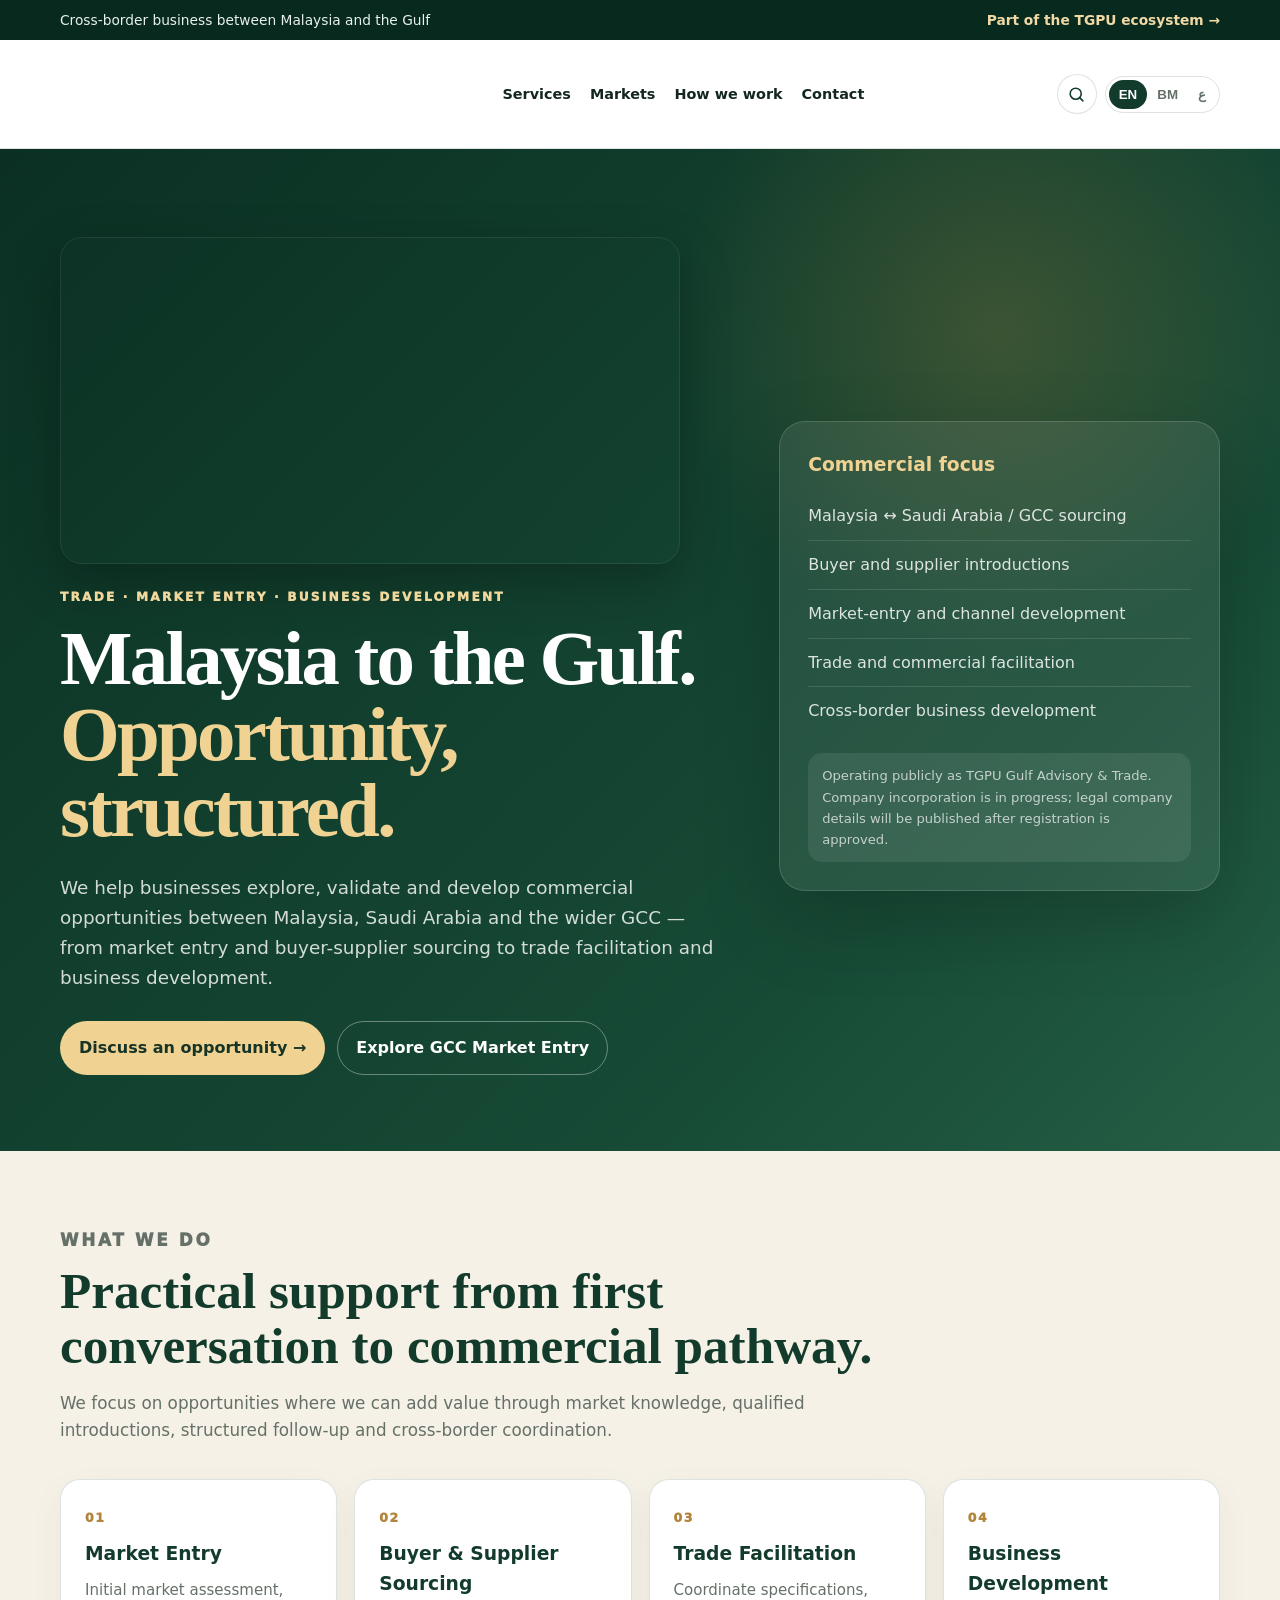
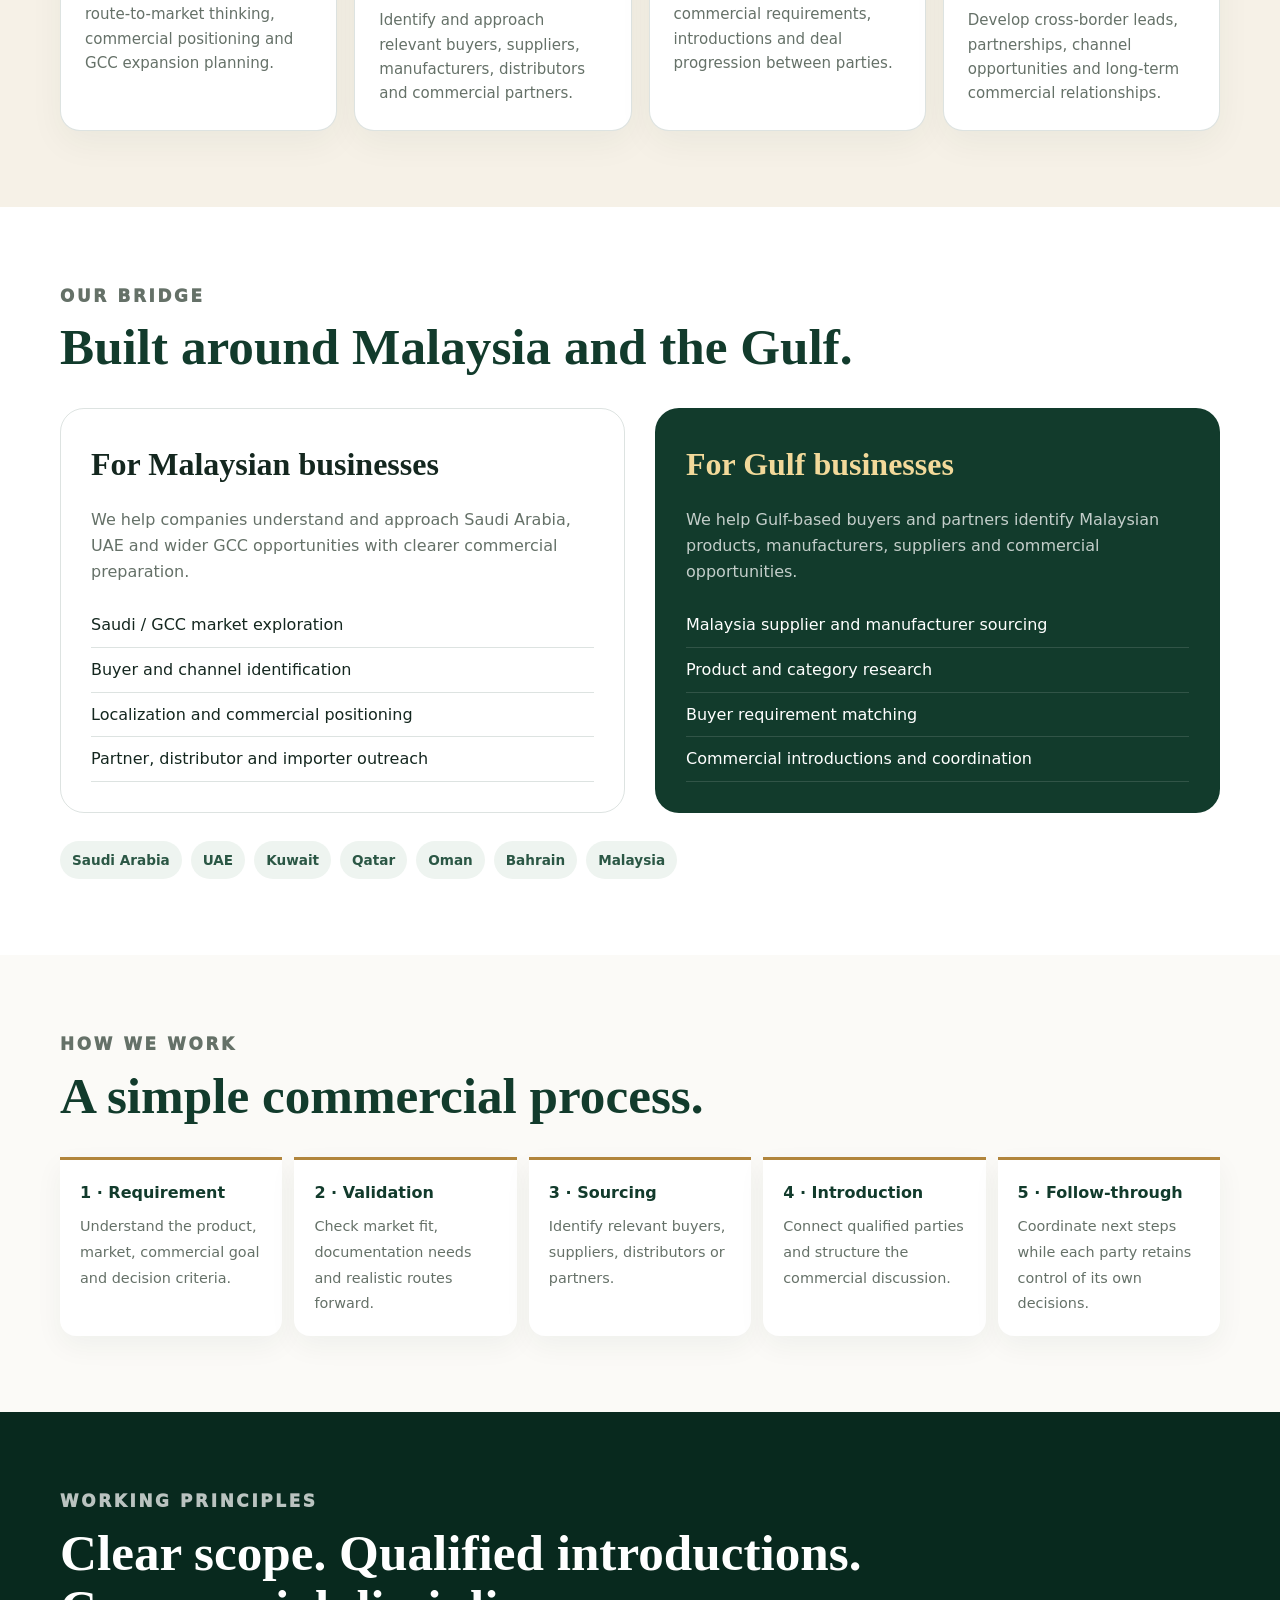
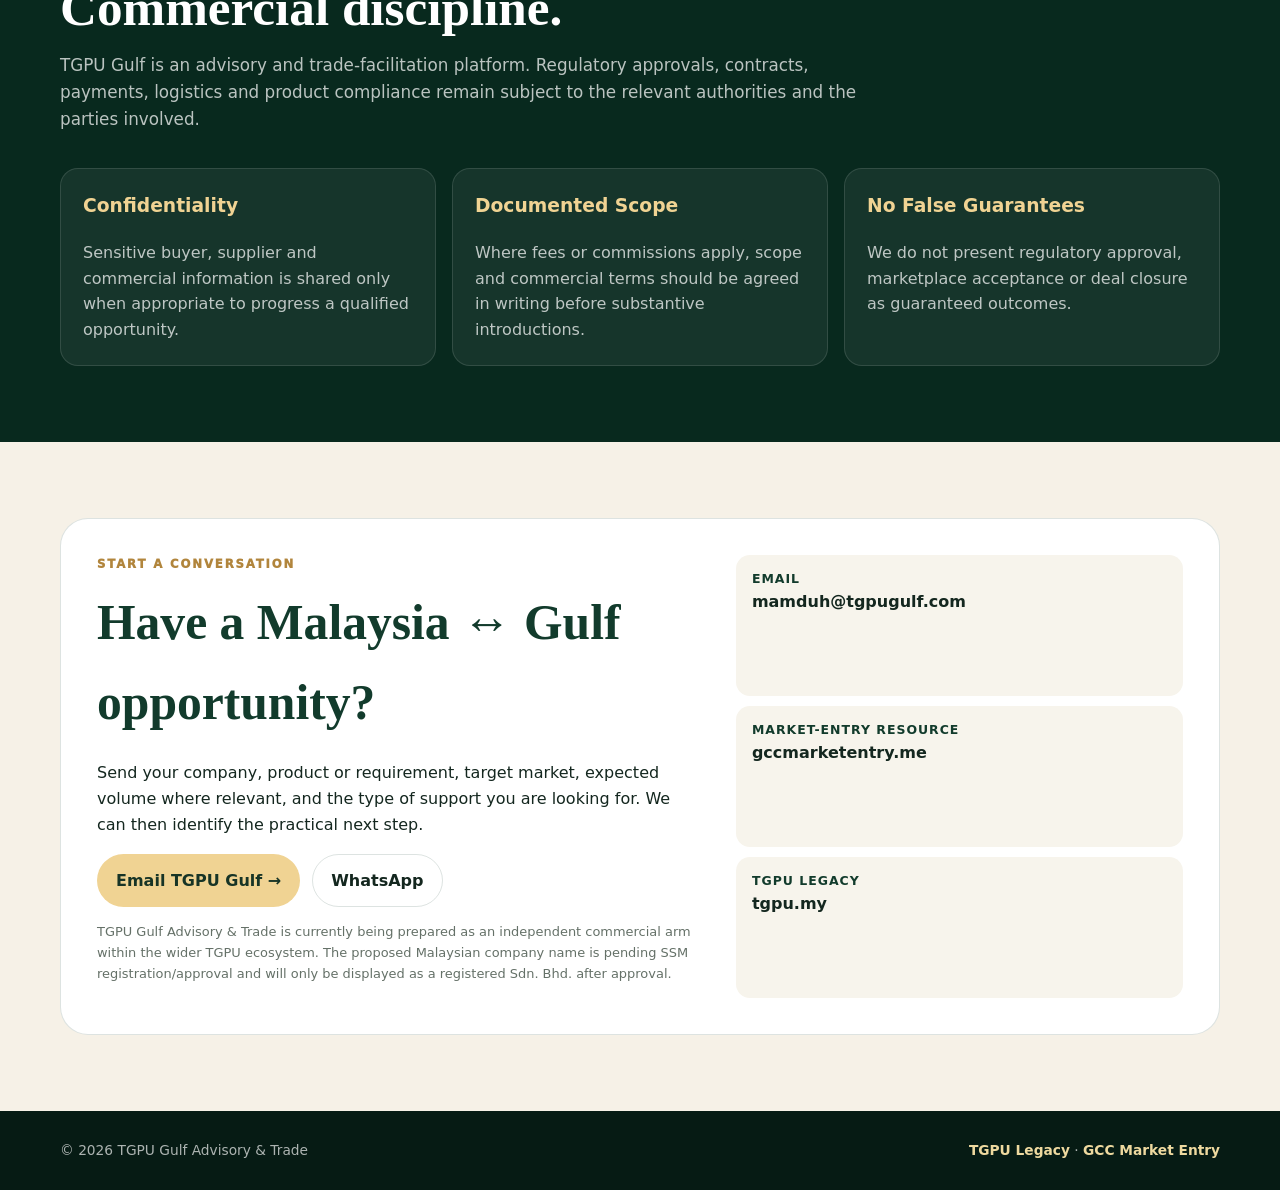
==== index.html @ 5346eed8 "Use new TGPU Gulf landscape logo across header, hero and social previews" ====
<!doctype html>
<html lang="en">
<head>
  <meta charset="utf-8">
  <meta name="viewport" content="width=device-width,initial-scale=1">
  <title>TGPU Gulf Advisory & Trade | Malaysia ↔ Saudi Arabia & GCC</title>
  <meta name="description" content="TGPU Gulf Advisory & Trade connects Malaysia with Saudi Arabia and the wider GCC through market-entry advisory, buyer-supplier sourcing, trade facilitation and cross-border business development.">
  <link rel="canonical" href="https://tgpugulf.com/">
  <meta property="og:title" content="TGPU Gulf Advisory & Trade">
  <meta property="og:description" content="Malaysia ↔ Saudi Arabia & GCC · Trade · Market Entry · Business Development">
  <meta property="og:type" content="website">
  <meta property="og:url" content="https://tgpugulf.com/">
  <meta property="og:image" content="https://tgpugulf.com/tgpu-gulf/tgpu-gulf-brand.webp?v=20260921-brandfix3">
  <meta property="og:image:width" content="1200">
  <meta property="og:image:height" content="630">
  <meta property="og:image:alt" content="TGPU Gulf — Malaysia ↔ GCC · People · Opportunities · Collaboration">
  <meta name="twitter:card" content="summary_large_image">
  <meta name="twitter:title" content="TGPU Gulf Advisory & Trade">
  <meta name="twitter:description" content="Malaysia ↔ Saudi Arabia & GCC · Trade · Market Entry · Business Development">
  <meta name="twitter:image" content="https://tgpugulf.com/tgpu-gulf/tgpu-gulf-brand.webp?v=20260921-brandfix3">
  <meta name="theme-color" content="#0b3023">
  <link rel="icon" type="image/svg+xml" href="tgpu-gulf-icon.svg?v=20260921-brandfix3-icon">
  <script type="application/ld+json">{"@context":"https://schema.org","@type":"Organization","name":"TGPU Gulf Advisory & Trade","url":"https://tgpugulf.com/","email":"mamduh@tgpugulf.com","sameAs":["https://tgpu.my/","https://gccmarketentry.me/"],"areaServed":["Malaysia","Saudi Arabia","United Arab Emirates","Kuwait","Qatar","Oman","Bahrain"]}</script>
  <style>
    :root{--ink:#14271f;--green:#123b2c;--deep:#08291e;--sand:#f6f1e7;--gold:#b1853c;--muted:#657168;--line:rgba(18,59,44,.14);--white:#fff}
    *{box-sizing:border-box}html{scroll-behavior:smooth}body{margin:0;color:var(--ink);background:#fff;font-family:Inter,ui-sans-serif,system-ui,-apple-system,BlinkMacSystemFont,"Segoe UI",sans-serif;line-height:1.62}a{color:inherit;text-decoration:none}.wrap{width:min(1160px,calc(100% - 36px));margin:auto}
    .topbar{background:var(--deep);color:#e8f1ec;font-size:.86rem}.topbar .wrap{display:flex;justify-content:space-between;gap:18px;padding:9px 0}.topbar a{color:#f0d9a4;font-weight:800}
    header{position:sticky;top:0;z-index:30;background:rgba(255,255,255,.96);backdrop-filter:blur(12px);border-bottom:1px solid var(--line)}nav{display:flex;align-items:center;justify-content:space-between;gap:22px;min-height:108px}.brand{display:flex;align-items:center;gap:11px}.brand img{width:250px;height:78px;object-fit:contain;object-position:left center;flex:0 0 250px;display:block}.brand strong{display:block;color:var(--green);font-size:1.03rem}.brand small{display:block;color:var(--muted);font-size:.71rem;letter-spacing:.08em;text-transform:uppercase}.navlinks{display:flex;align-items:center;gap:19px;font-size:.9rem;font-weight:800}.navlinks a:hover{color:var(--gold)}.nav-actions{display:flex;align-items:center;gap:8px}.search-toggle{width:40px;height:40px;display:grid;place-items:center;border:1px solid var(--line);border-radius:50%;background:#fff;color:var(--green);cursor:pointer}.search-toggle:hover,.search-toggle[aria-expanded="true"]{background:var(--green);color:#fff}.search-toggle svg{width:19px;height:19px;fill:none;stroke:currentColor;stroke-width:2;stroke-linecap:round}.lang{display:flex;border:1px solid var(--line);border-radius:999px;padding:3px}.lang button{border:0;background:transparent;padding:7px 10px;border-radius:999px;font-weight:900;color:var(--muted);cursor:pointer}.lang button.active{background:var(--green);color:white}
    .site-search{display:none;background:#fff;border-bottom:1px solid var(--line);box-shadow:0 16px 30px rgba(18,59,44,.08)}.site-search.open{display:block}.search-row{display:flex;align-items:center;gap:10px;padding:14px 0}.search-row input{min-width:0;flex:1;border:1px solid var(--line);border-radius:999px;padding:12px 17px;font:inherit;color:var(--ink);outline:none}.search-row input:focus{border-color:var(--gold);box-shadow:0 0 0 3px rgba(177,133,60,.14)}.search-count{min-width:72px;color:var(--muted);font-size:.82rem;text-align:center}.search-nav,.search-close{height:40px;min-width:40px;border:1px solid var(--line);border-radius:999px;background:#fff;color:var(--green);font-weight:900;cursor:pointer}.search-nav:disabled{opacity:.4;cursor:not-allowed}.search-close{padding:0 14px}mark.site-match{background:#ffe08a;color:#14271f;border-radius:3px;padding:0 1px}.site-match.active-match{background:#f2a900;outline:2px solid rgba(18,59,44,.4)}
    .hero{background:radial-gradient(circle at 78% 18%,rgba(177,133,60,.25),transparent 25%),linear-gradient(135deg,#0b3023,#174b36 72%,#255e45);color:#fff;padding:88px 0 76px}.hero-grid{display:grid;grid-template-columns:1.2fr .8fr;gap:58px;align-items:center}.kicker{font-size:.76rem;font-weight:950;letter-spacing:.18em;text-transform:uppercase;color:#f1d99e;margin:0 0 14px}.hero-brand-logo{width:min(620px,100%);max-width:620px;height:auto;display:block;margin:0 0 24px;border-radius:22px;border:1px solid rgba(255,255,255,.08);box-shadow:0 18px 50px rgba(0,0,0,.26)}.hero h1{margin:0;font-family:Georgia,"Times New Roman",serif;font-size:clamp(2.8rem,6vw,5.5rem);line-height:.99;letter-spacing:-.035em}.hero h1 span{display:block;color:#f0d393}.lead{max-width:730px;font-size:1.15rem;color:rgba(255,255,255,.81);margin:24px 0 28px}.actions{display:flex;gap:12px;flex-wrap:wrap}.btn{display:inline-flex;align-items:center;justify-content:center;padding:13px 18px;border-radius:999px;font-weight:900;border:1px solid transparent}.btn-primary{background:#f0d393;color:#173426}.btn-secondary{border-color:rgba(255,255,255,.36);color:white}.hero-card{padding:28px;border:1px solid rgba(255,255,255,.14);border-radius:26px;background:rgba(255,255,255,.08);box-shadow:0 30px 80px rgba(0,0,0,.18)}.hero-card h3{margin:0 0 12px;color:#f0d393}.hero-card ul{list-style:none;padding:0;margin:0}.hero-card li{padding:11px 0;border-bottom:1px solid rgba(255,255,255,.12);color:rgba(255,255,255,.84)}.hero-card li:last-child{border-bottom:0}.status{margin-top:18px;padding:12px 14px;border-radius:14px;background:rgba(255,255,255,.08);font-size:.82rem;color:rgba(255,255,255,.7)}
    section{padding:76px 0}.section-head{max-width:820px;margin-bottom:34px}.eyebrow{font-size:.73rem;font-weight:950;letter-spacing:.16em;text-transform:uppercase;color:var(--gold);margin:0 0 9px}.section-head h2{margin:0;color:var(--green);font-family:Georgia,"Times New Roman",serif;font-size:clamp(2rem,4vw,3.45rem);line-height:1.08}.section-head p{color:var(--muted);font-size:1.05rem}.services{background:var(--sand)}.grid4{display:grid;grid-template-columns:repeat(4,1fr);gap:17px}.card{padding:24px;border:1px solid var(--line);border-radius:20px;background:white;box-shadow:0 12px 35px rgba(18,59,44,.05)}.card .num{font-weight:950;color:var(--gold);font-size:.78rem;letter-spacing:.12em}.card h3{color:var(--green);margin:9px 0}.card p{margin:0;color:var(--muted);font-size:.94rem}
    .bridge{display:grid;grid-template-columns:1fr 1fr;gap:30px}.panel{padding:30px;border:1px solid var(--line);border-radius:24px}.panel.dark{background:var(--green);color:white}.panel h3{font-family:Georgia,"Times New Roman",serif;font-size:2rem;margin:0 0 13px}.panel.dark h3{color:#f2d99a}.panel p{color:var(--muted)}.panel.dark p{color:rgba(255,255,255,.75)}.list{list-style:none;padding:0;margin:18px 0 0}.list li{padding:9px 0;border-bottom:1px solid var(--line)}.dark .list li{border-color:rgba(255,255,255,.13)}
    .process{background:#fbfaf7}.steps{display:grid;grid-template-columns:repeat(5,1fr);gap:12px}.step{padding:20px;border-top:3px solid var(--gold);background:white;border-radius:0 0 16px 16px;box-shadow:0 10px 28px rgba(18,59,44,.05)}.step b{display:block;color:var(--green);margin-bottom:7px}.step span{color:var(--muted);font-size:.9rem}
    .markets{display:flex;gap:9px;flex-wrap:wrap}.chip{padding:8px 12px;border-radius:999px;background:#eef4f0;color:#2b5745;font-weight:850;font-size:.85rem}.trust{background:var(--deep);color:white}.trust .section-head h2{color:white}.trust .section-head p{color:rgba(255,255,255,.72)}.trustgrid{display:grid;grid-template-columns:repeat(3,1fr);gap:16px}.trustcard{padding:22px;border:1px solid rgba(255,255,255,.12);border-radius:18px;background:rgba(255,255,255,.06)}.trustcard h3{color:#f0d393;margin-top:0}.trustcard p{color:rgba(255,255,255,.72);margin-bottom:0}
    .contact{background:var(--sand)}.contactbox{display:grid;grid-template-columns:1.15fr .85fr;gap:34px;padding:36px;border:1px solid var(--line);border-radius:28px;background:white}.contactbox h2{font-family:Georgia,"Times New Roman",serif;color:var(--green);font-size:clamp(2rem,4vw,3.1rem);margin:0 0 12px}.contactdetails{display:grid;gap:10px}.contactitem{padding:14px 16px;border-radius:14px;background:#f7f4ec}.contactitem b{display:block;color:var(--green);font-size:.78rem;text-transform:uppercase;letter-spacing:.08em}.contactitem a{font-weight:900}.legal{margin-top:15px;color:var(--muted);font-size:.81rem}
    footer{padding:28px 0;background:#061b14;color:rgba(255,255,255,.67);font-size:.86rem}footer .wrap{display:flex;justify-content:space-between;gap:20px;align-items:center}footer a{color:#eed99f;font-weight:800}
    [dir="rtl"] .hero-grid,[dir="rtl"] .bridge,[dir="rtl"] .contactbox{direction:rtl;text-align:right}
    @media(max-width:950px){.navlinks{display:none}.hero-grid,.bridge,.contactbox{grid-template-columns:1fr}.grid4{grid-template-columns:repeat(2,1fr)}.steps{grid-template-columns:repeat(2,1fr)}.trustgrid{grid-template-columns:1fr}}
    @media(max-width:620px){.hero-brand-logo{width:min(100%,420px);margin-bottom:18px}.brand img{width:190px;height:60px;flex-basis:190px}nav{min-height:90px}.topbar .wrap{flex-direction:column;gap:2px}.hero{padding:66px 0 56px}.grid4,.steps{grid-template-columns:1fr}section{padding:58px 0}.brand small{display:none}.brand strong{font-size:.88rem}.search-row{flex-wrap:wrap}.search-row input{flex-basis:100%}.search-count{margin-inline-start:auto}footer .wrap{flex-direction:column;align-items:flex-start}}
  </style>
</head>
<body>
<div class="topbar"><div class="wrap"><span data-i18n="top">Cross-border business between Malaysia and the Gulf</span><a href="https://tgpu.my/" target="_blank" rel="noopener" data-i18n="legacy">Part of the TGPU ecosystem →</a></div></div>
<header><div class="wrap"><nav><a class="brand" href="#top" aria-label="TGPU Gulf home"><img src="tgpu-gulf-brand.webp?v=20260921-brandfix3" alt="TGPU Gulf — Malaysia ↔ GCC · People · Opportunities · Collaboration"></a><div class="navlinks"><a href="#services" data-i18n="navServices">Services</a><a href="#markets" data-i18n="navMarkets">Markets</a><a href="#process" data-i18n="navProcess">How we work</a><a href="#contact" data-i18n="navContact">Contact</a></div><div class="nav-actions"><button class="search-toggle" type="button" aria-expanded="false" aria-controls="site-search" data-i18n-aria="searchOpen" aria-label="Search this page"><svg viewBox="0 0 24 24" aria-hidden="true"><circle cx="11" cy="11" r="7"></circle><path d="m20 20-4-4"></path></svg></button><div class="lang"><button data-lang="en" class="active">EN</button><button data-lang="ms">BM</button><button data-lang="ar">ع</button></div></div></nav></div><div class="site-search" id="site-search"><div class="wrap search-row" role="search"><input id="site-search-input" type="search" autocomplete="off" data-i18n-placeholder="searchPlaceholder" placeholder="Search this page…"><span class="search-count" id="search-count" aria-live="polite"></span><button class="search-nav" id="search-prev" type="button" data-i18n-aria="searchPrev" aria-label="Previous result">↑</button><button class="search-nav" id="search-next" type="button" data-i18n-aria="searchNext" aria-label="Next result">↓</button><button class="search-close" id="search-close" type="button" data-i18n="searchClose">Close</button></div></div></header>
<main id="top">
<section class="hero"><div class="wrap hero-grid"><div><img class="hero-brand-logo" src="tgpu-gulf-brand.webp?v=20260921-brandfix3" alt="TGPU Gulf — Malaysia ↔ GCC · People · Opportunities · Collaboration"><p class="kicker" data-i18n="heroKicker">Trade · Market Entry · Business Development</p><h1 data-i18n-html="heroTitle">Malaysia to the Gulf.<span>Opportunity, structured.</span></h1><p class="lead" data-i18n="heroLead">We help businesses explore, validate and develop commercial opportunities between Malaysia, Saudi Arabia and the wider GCC — from market entry and buyer-supplier sourcing to trade facilitation and business development.</p><div class="actions"><a class="btn btn-primary" href="#contact" data-i18n="heroCta">Discuss an opportunity →</a><a class="btn btn-secondary" href="https://gccmarketentry.me/" target="_blank" rel="noopener" data-i18n="guideCta">Explore GCC Market Entry</a></div></div><aside class="hero-card"><h3 data-i18n="focusTitle">Commercial focus</h3><ul><li data-i18n="focus1">Malaysia ↔ Saudi Arabia / GCC sourcing</li><li data-i18n="focus2">Buyer and supplier introductions</li><li data-i18n="focus3">Market-entry and channel development</li><li data-i18n="focus4">Trade and commercial facilitation</li><li data-i18n="focus5">Cross-border business development</li></ul><div class="status" data-i18n="status">Operating publicly as TGPU Gulf Advisory & Trade. Company incorporation is in progress; legal company details will be published after registration is approved.</div></aside></div></section>
<section id="services" class="services"><div class="wrap"><div class="section-head"><p class="eyebrow" data-i18n="servicesEye">What we do</p><h2 data-i18n="servicesTitle">Practical support from first conversation to commercial pathway.</h2><p data-i18n="servicesIntro">We focus on opportunities where we can add value through market knowledge, qualified introductions, structured follow-up and cross-border coordination.</p></div><div class="grid4"><article class="card"><span class="num">01</span><h3 data-i18n="s1t">Market Entry</h3><p data-i18n="s1p">Initial market assessment, route-to-market thinking, commercial positioning and GCC expansion planning.</p></article><article class="card"><span class="num">02</span><h3 data-i18n="s2t">Buyer & Supplier Sourcing</h3><p data-i18n="s2p">Identify and approach relevant buyers, suppliers, manufacturers, distributors and commercial partners.</p></article><article class="card"><span class="num">03</span><h3 data-i18n="s3t">Trade Facilitation</h3><p data-i18n="s3p">Coordinate specifications, commercial requirements, introductions and deal progression between parties.</p></article><article class="card"><span class="num">04</span><h3 data-i18n="s4t">Business Development</h3><p data-i18n="s4p">Develop cross-border leads, partnerships, channel opportunities and long-term commercial relationships.</p></article></div></div></section>
<section id="markets"><div class="wrap"><div class="section-head"><p class="eyebrow" data-i18n="marketsEye">Our bridge</p><h2 data-i18n="marketsTitle">Built around Malaysia and the Gulf.</h2></div><div class="bridge"><div class="panel"><h3 data-i18n="malaysiaTitle">For Malaysian businesses</h3><p data-i18n="malaysiaP">We help companies understand and approach Saudi Arabia, UAE and wider GCC opportunities with clearer commercial preparation.</p><ul class="list"><li data-i18n="m1">Saudi / GCC market exploration</li><li data-i18n="m2">Buyer and channel identification</li><li data-i18n="m3">Localization and commercial positioning</li><li data-i18n="m4">Partner, distributor and importer outreach</li></ul></div><div class="panel dark"><h3 data-i18n="gulfTitle">For Gulf businesses</h3><p data-i18n="gulfP">We help Gulf-based buyers and partners identify Malaysian products, manufacturers, suppliers and commercial opportunities.</p><ul class="list"><li data-i18n="g1">Malaysia supplier and manufacturer sourcing</li><li data-i18n="g2">Product and category research</li><li data-i18n="g3">Buyer requirement matching</li><li data-i18n="g4">Commercial introductions and coordination</li></ul></div></div><div style="margin-top:28px" class="markets"><span class="chip">Saudi Arabia</span><span class="chip">UAE</span><span class="chip">Kuwait</span><span class="chip">Qatar</span><span class="chip">Oman</span><span class="chip">Bahrain</span><span class="chip">Malaysia</span></div></div></section>
<section id="process" class="process"><div class="wrap"><div class="section-head"><p class="eyebrow" data-i18n="processEye">How we work</p><h2 data-i18n="processTitle">A simple commercial process.</h2></div><div class="steps"><div class="step"><b data-i18n="p1t">1 · Requirement</b><span data-i18n="p1p">Understand the product, market, commercial goal and decision criteria.</span></div><div class="step"><b data-i18n="p2t">2 · Validation</b><span data-i18n="p2p">Check market fit, documentation needs and realistic routes forward.</span></div><div class="step"><b data-i18n="p3t">3 · Sourcing</b><span data-i18n="p3p">Identify relevant buyers, suppliers, distributors or partners.</span></div><div class="step"><b data-i18n="p4t">4 · Introduction</b><span data-i18n="p4p">Connect qualified parties and structure the commercial discussion.</span></div><div class="step"><b data-i18n="p5t">5 · Follow-through</b><span data-i18n="p5p">Coordinate next steps while each party retains control of its own decisions.</span></div></div></div></section>
<section class="trust"><div class="wrap"><div class="section-head"><p class="eyebrow" data-i18n="trustEye">Working principles</p><h2 data-i18n="trustTitle">Clear scope. Qualified introductions. Commercial discipline.</h2><p data-i18n="trustIntro">TGPU Gulf is an advisory and trade-facilitation platform. Regulatory approvals, contracts, payments, logistics and product compliance remain subject to the relevant authorities and the parties involved.</p></div><div class="trustgrid"><div class="trustcard"><h3 data-i18n="t1t">Confidentiality</h3><p data-i18n="t1p">Sensitive buyer, supplier and commercial information is shared only when appropriate to progress a qualified opportunity.</p></div><div class="trustcard"><h3 data-i18n="t2t">Documented Scope</h3><p data-i18n="t2p">Where fees or commissions apply, scope and commercial terms should be agreed in writing before substantive introductions.</p></div><div class="trustcard"><h3 data-i18n="t3t">No False Guarantees</h3><p data-i18n="t3p">We do not present regulatory approval, marketplace acceptance or deal closure as guaranteed outcomes.</p></div></div></div></section>
<section id="contact" class="contact"><div class="wrap"><div class="contactbox"><div><p class="eyebrow" data-i18n="contactEye">Start a conversation</p><h2 data-i18n="contactTitle">Have a Malaysia ↔ Gulf opportunity?</h2><p data-i18n="contactP">Send your company, product or requirement, target market, expected volume where relevant, and the type of support you are looking for. We can then identify the practical next step.</p><div class="actions"><a class="btn btn-primary" href="mailto:mamduh@tgpugulf.com?subject=TGPU%20Gulf%20Business%20Enquiry" data-i18n="emailCta">Email TGPU Gulf →</a><a class="btn" style="border-color:var(--line)" href="https://wa.me/60128681339" target="_blank" rel="noopener" data-i18n="waCta">WhatsApp</a></div><p class="legal" data-i18n="legal">TGPU Gulf Advisory & Trade is currently being prepared as an independent commercial arm within the wider TGPU ecosystem. The proposed Malaysian company name is pending SSM registration/approval and will only be displayed as a registered Sdn. Bhd. after approval.</p></div><div class="contactdetails"><div class="contactitem"><b data-i18n="emailLabel">Email</b><a href="mailto:mamduh@tgpugulf.com">mamduh@tgpugulf.com</a></div><div class="contactitem"><b data-i18n="resourceLabel">Market-entry resource</b><a href="https://gccmarketentry.me/" target="_blank" rel="noopener">gccmarketentry.me</a></div><div class="contactitem"><b data-i18n="legacyLabel">TGPU Legacy</b><a href="https://tgpu.my/" target="_blank" rel="noopener">tgpu.my</a></div></div></div></div></section>
</main>
<footer><div class="wrap"><span>© <span id="year"></span> TGPU Gulf Advisory & Trade</span><span><a href="https://tgpu.my/" target="_blank" rel="noopener">TGPU Legacy</a> · <a href="https://gccmarketentry.me/" target="_blank" rel="noopener">GCC Market Entry</a></span></div></footer>
<script>
const i18n={
en:{top:'Cross-border business between Malaysia and the Gulf',legacy:'Part of the TGPU ecosystem →',navServices:'Services',navMarkets:'Markets',navProcess:'How we work',navContact:'Contact',heroKicker:'Trade · Market Entry · Business Development',heroTitle:'Malaysia to the Gulf.<span>Opportunity, structured.</span>',heroLead:'We help businesses explore, validate and develop commercial opportunities between Malaysia, Saudi Arabia and the wider GCC — from market entry and buyer-supplier sourcing to trade facilitation and business development.',heroCta:'Discuss an opportunity →',guideCta:'Explore GCC Market Entry',focusTitle:'Commercial focus',focus1:'Malaysia ↔ Saudi Arabia / GCC sourcing',focus2:'Buyer and supplier introductions',focus3:'Market-entry and channel development',focus4:'Trade and commercial facilitation',focus5:'Cross-border business development',status:'Operating publicly as TGPU Gulf Advisory & Trade. Company incorporation is in progress; legal company details will be published after registration is approved.',servicesEye:'What we do',servicesTitle:'Practical support from first conversation to commercial pathway.',servicesIntro:'We focus on opportunities where we can add value through market knowledge, qualified introductions, structured follow-up and cross-border coordination.',s1t:'Market Entry',s1p:'Initial market assessment, route-to-market thinking, commercial positioning and GCC expansion planning.',s2t:'Buyer & Supplier Sourcing',s2p:'Identify and approach relevant buyers, suppliers, manufacturers, distributors and commercial partners.',s3t:'Trade Facilitation',s3p:'Coordinate specifications, commercial requirements, introductions and deal progression between parties.',s4t:'Business Development',s4p:'Develop cross-border leads, partnerships, channel opportunities and long-term commercial relationships.',marketsEye:'Our bridge',marketsTitle:'Built around Malaysia and the Gulf.',malaysiaTitle:'For Malaysian businesses',malaysiaP:'We help companies understand and approach Saudi Arabia, UAE and wider GCC opportunities with clearer commercial preparation.',m1:'Saudi / GCC market exploration',m2:'Buyer and channel identification',m3:'Localization and commercial positioning',m4:'Partner, distributor and importer outreach',gulfTitle:'For Gulf businesses',gulfP:'We help Gulf-based buyers and partners identify Malaysian products, manufacturers, suppliers and commercial opportunities.',g1:'Malaysia supplier and manufacturer sourcing',g2:'Product and category research',g3:'Buyer requirement matching',g4:'Commercial introductions and coordination',processEye:'How we work',processTitle:'A simple commercial process.',p1t:'1 · Requirement',p1p:'Understand the product, market, commercial goal and decision criteria.',p2t:'2 · Validation',p2p:'Check market fit, documentation needs and realistic routes forward.',p3t:'3 · Sourcing',p3p:'Identify relevant buyers, suppliers, distributors or partners.',p4t:'4 · Introduction',p4p:'Connect qualified parties and structure the commercial discussion.',p5t:'5 · Follow-through',p5p:'Coordinate next steps while each party retains control of its own decisions.',trustEye:'Working principles',trustTitle:'Clear scope. Qualified introductions. Commercial discipline.',trustIntro:'TGPU Gulf is an advisory and trade-facilitation platform. Regulatory approvals, contracts, payments, logistics and product compliance remain subject to the relevant authorities and the parties involved.',t1t:'Confidentiality',t1p:'Sensitive buyer, supplier and commercial information is shared only when appropriate to progress a qualified opportunity.',t2t:'Documented Scope',t2p:'Where fees or commissions apply, scope and commercial terms should be agreed in writing before substantive introductions.',t3t:'No False Guarantees',t3p:'We do not present regulatory approval, marketplace acceptance or deal closure as guaranteed outcomes.',contactEye:'Start a conversation',contactTitle:'Have a Malaysia ↔ Gulf opportunity?',contactP:'Send your company, product or requirement, target market, expected volume where relevant, and the type of support you are looking for. We can then identify the practical next step.',emailCta:'Email TGPU Gulf →',waCta:'WhatsApp',legal:'TGPU Gulf Advisory & Trade is currently being prepared as an independent commercial arm within the wider TGPU ecosystem. The proposed Malaysian company name is pending SSM registration/approval and will only be displayed as a registered Sdn. Bhd. after approval.',emailLabel:'Email',resourceLabel:'Market-entry resource',legacyLabel:'TGPU Legacy'},
ms:{top:'Perniagaan rentas sempadan antara Malaysia dan Teluk',legacy:'Sebahagian daripada ekosistem TGPU →',navServices:'Perkhidmatan',navMarkets:'Pasaran',navProcess:'Cara kami bekerja',navContact:'Hubungi',heroKicker:'Perdagangan · Kemasukan Pasaran · Pembangunan Perniagaan',heroTitle:'Malaysia ke Teluk.<span>Peluang yang distrukturkan.</span>',heroLead:'Kami membantu perniagaan meneroka, mengesahkan dan membangunkan peluang komersial antara Malaysia, Arab Saudi dan GCC — daripada kemasukan pasaran dan sourcing pembeli-pembekal hingga fasilitasi perdagangan dan pembangunan perniagaan.',heroCta:'Bincang peluang →',guideCta:'Terokai GCC Market Entry',focusTitle:'Fokus komersial',focus1:'Sourcing Malaysia ↔ Arab Saudi / GCC',focus2:'Pengenalan pembeli dan pembekal',focus3:'Kemasukan pasaran dan pembangunan saluran',focus4:'Fasilitasi perdagangan dan komersial',focus5:'Pembangunan perniagaan rentas sempadan',status:'Beroperasi secara awam sebagai TGPU Gulf Advisory & Trade. Proses pemerbadanan syarikat sedang berjalan; butiran undang-undang syarikat akan diterbitkan selepas pendaftaran diluluskan.',servicesEye:'Apa yang kami lakukan',servicesTitle:'Sokongan praktikal daripada perbualan pertama hingga laluan komersial.',servicesIntro:'Kami memberi tumpuan kepada peluang yang boleh kami tambah nilai melalui pengetahuan pasaran, pengenalan yang layak, susulan berstruktur dan koordinasi rentas sempadan.',s1t:'Kemasukan Pasaran',s1p:'Penilaian awal pasaran, pemikiran route-to-market, kedudukan komersial dan perancangan pengembangan GCC.',s2t:'Sourcing Pembeli & Pembekal',s2p:'Mengenal pasti dan mendekati pembeli, pembekal, pengilang, pengedar dan rakan komersial yang relevan.',s3t:'Fasilitasi Perdagangan',s3p:'Menyelaras spesifikasi, keperluan komersial, pengenalan dan perkembangan urus niaga antara pihak.',s4t:'Pembangunan Perniagaan',s4p:'Membangunkan lead rentas sempadan, perkongsian, peluang saluran dan hubungan komersial jangka panjang.',marketsEye:'Jambatan kami',marketsTitle:'Dibina sekitar Malaysia dan Teluk.',malaysiaTitle:'Untuk perniagaan Malaysia',malaysiaP:'Kami membantu syarikat memahami dan mendekati peluang di Arab Saudi, UAE dan GCC dengan persediaan komersial yang lebih jelas.',m1:'Penerokaan pasaran Saudi / GCC',m2:'Pengenalpastian pembeli dan saluran',m3:'Lokalisasi dan kedudukan komersial',m4:'Outreach rakan, pengedar dan pengimport',gulfTitle:'Untuk perniagaan Teluk',gulfP:'Kami membantu pembeli dan rakan di GCC mengenal pasti produk, pengilang, pembekal dan peluang komersial dari Malaysia.',g1:'Sourcing pembekal dan pengilang Malaysia',g2:'Penyelidikan produk dan kategori',g3:'Pemadanan keperluan pembeli',g4:'Pengenalan dan koordinasi komersial',processEye:'Cara kami bekerja',processTitle:'Proses komersial yang ringkas.',p1t:'1 · Keperluan',p1p:'Memahami produk, pasaran, matlamat komersial dan kriteria keputusan.',p2t:'2 · Pengesahan',p2p:'Semak kesesuaian pasaran, keperluan dokumentasi dan laluan yang realistik.',p3t:'3 · Sourcing',p3p:'Mengenal pasti pembeli, pembekal, pengedar atau rakan yang relevan.',p4t:'4 · Pengenalan',p4p:'Menghubungkan pihak yang layak dan menstrukturkan perbincangan komersial.',p5t:'5 · Susulan',p5p:'Menyelaras langkah seterusnya sementara setiap pihak mengekalkan kawalan terhadap keputusan mereka.',trustEye:'Prinsip kerja',trustTitle:'Skop jelas. Pengenalan berkualiti. Disiplin komersial.',trustIntro:'TGPU Gulf ialah platform khidmat nasihat dan fasilitasi perdagangan. Kelulusan peraturan, kontrak, pembayaran, logistik dan pematuhan produk kekal tertakluk kepada pihak berkuasa dan pihak yang terlibat.',t1t:'Kerahsiaan',t1p:'Maklumat sensitif pembeli, pembekal dan komersial dikongsi hanya apabila sesuai untuk memajukan peluang yang layak.',t2t:'Skop Bertulis',t2p:'Jika fi atau komisen terpakai, skop dan terma komersial hendaklah dipersetujui secara bertulis sebelum pengenalan substantif.',t3t:'Tiada Jaminan Palsu',t3p:'Kami tidak menggambarkan kelulusan peraturan, penerimaan marketplace atau penutupan urus niaga sebagai hasil yang dijamin.',contactEye:'Mulakan perbualan',contactTitle:'Ada peluang Malaysia ↔ Teluk?',contactP:'Hantar maklumat syarikat, produk atau keperluan anda, pasaran sasaran, anggaran volum jika relevan, dan jenis sokongan yang diperlukan. Kami akan mengenal pasti langkah praktikal seterusnya.',emailCta:'E-mel TGPU Gulf →',waCta:'WhatsApp',legal:'TGPU Gulf Advisory & Trade sedang dibangunkan sebagai cabang komersial bebas dalam ekosistem TGPU. Nama syarikat Malaysia yang dicadangkan masih menunggu pendaftaran/kelulusan SSM dan hanya akan dipaparkan sebagai Sdn. Bhd. berdaftar selepas diluluskan.',emailLabel:'E-mel',resourceLabel:'Sumber kemasukan pasaran',legacyLabel:'TGPU Legacy'},
ar:{top:'أعمال عابرة للحدود بين ماليزيا والخليج',legacy:'جزء من منظومة TGPU ←',navServices:'الخدمات',navMarkets:'الأسواق',navProcess:'آلية العمل',navContact:'تواصل معنا',heroKicker:'التجارة · دخول السوق · تطوير الأعمال',heroTitle:'من ماليزيا إلى الخليج.<span>فرص تجارية بصورة منظمة.</span>',heroLead:'نساعد الشركات على استكشاف وتقييم وتطوير الفرص التجارية بين ماليزيا والمملكة العربية السعودية ودول مجلس التعاون الخليجي، من دخول السوق وربط المشترين بالموردين إلى تسهيل التجارة وتطوير الأعمال.',heroCta:'ناقش فرصة تجارية ←',guideCta:'استكشف GCC Market Entry',focusTitle:'التركيز التجاري',focus1:'التوريد بين ماليزيا والسعودية / الخليج',focus2:'ربط المشترين بالموردين',focus3:'دخول السوق وتطوير قنوات البيع',focus4:'تسهيل التجارة والمعاملات التجارية',focus5:'تطوير الأعمال العابرة للحدود',status:'نعمل علنًا باسم TGPU Gulf Advisory & Trade. إجراءات تأسيس الشركة جارية، وسيتم نشر البيانات القانونية للشركة بعد اعتماد التسجيل.',servicesEye:'ماذا نقدم',servicesTitle:'دعم عملي من المحادثة الأولى حتى بناء المسار التجاري.',servicesIntro:'نركز على الفرص التي يمكننا إضافة قيمة فيها من خلال معرفة السوق، والتعريف بالأطراف المناسبة، والمتابعة المنظمة، والتنسيق العابر للحدود.',s1t:'دخول السوق',s1p:'تقييم أولي للسوق، ومسارات الوصول إليه، والتموضع التجاري، والتخطيط للتوسع في الخليج.',s2t:'البحث عن المشترين والموردين',s2p:'تحديد المشترين والموردين والمصنعين والموزعين والشركاء التجاريين المناسبين والتواصل معهم.',s3t:'تسهيل التجارة',s3p:'تنسيق المواصفات والمتطلبات التجارية والتعريف بالأطراف ومتابعة تقدم الصفقة.',s4t:'تطوير الأعمال',s4p:'تطوير العملاء المحتملين والشراكات وقنوات البيع والعلاقات التجارية طويلة المدى.',marketsEye:'جسرنا التجاري',marketsTitle:'نربط ماليزيا بأسواق الخليج.',malaysiaTitle:'للشركات الماليزية',malaysiaP:'نساعد الشركات الماليزية على فهم فرص السعودية والإمارات ودول الخليج والاستعداد لها تجاريًا بصورة أوضح.',m1:'استكشاف أسواق السعودية والخليج',m2:'تحديد المشترين وقنوات البيع',m3:'التوطين والتموضع التجاري',m4:'التواصل مع الشركاء والموزعين والمستوردين',gulfTitle:'للشركات الخليجية',gulfP:'نساعد المشترين والشركاء في الخليج على الوصول إلى المنتجات والمصنعين والموردين والفرص التجارية في ماليزيا.',g1:'البحث عن الموردين والمصنعين في ماليزيا',g2:'دراسة المنتجات والفئات',g3:'مطابقة متطلبات المشترين',g4:'التعريف التجاري والتنسيق',processEye:'آلية العمل',processTitle:'مسار تجاري واضح وبسيط.',p1t:'1 · المتطلبات',p1p:'فهم المنتج والسوق والهدف التجاري ومعايير القرار.',p2t:'2 · التحقق',p2p:'مراجعة ملاءمة السوق ومتطلبات المستندات والمسارات الواقعية.',p3t:'3 · البحث',p3p:'تحديد المشترين أو الموردين أو الموزعين أو الشركاء المناسبين.',p4t:'4 · التعريف',p4p:'ربط الأطراف المؤهلة وتنظيم النقاش التجاري.',p5t:'5 · المتابعة',p5p:'تنسيق الخطوات التالية مع بقاء القرار النهائي بيد كل طرف.',trustEye:'مبادئ العمل',trustTitle:'نطاق واضح. أطراف مؤهلة. انضباط تجاري.',trustIntro:'TGPU Gulf منصة استشارية لتسهيل التجارة. تبقى الموافقات التنظيمية والعقود والمدفوعات والخدمات اللوجستية والامتثال خاضعة للجهات المختصة والأطراف المعنية.',t1t:'السرية',t1p:'لا تتم مشاركة المعلومات الحساسة الخاصة بالمشترين أو الموردين أو الشروط التجارية إلا بالقدر المناسب لتقدم فرصة مؤهلة.',t2t:'نطاق موثق',t2p:'عند وجود رسوم أو عمولات، ينبغي الاتفاق كتابيًا على النطاق والشروط التجارية قبل إجراء التعريفات الجوهرية.',t3t:'دون ضمانات زائفة',t3p:'لا نقدم الموافقات التنظيمية أو قبول المنصات أو إتمام الصفقة على أنها نتائج مضمونة.',contactEye:'ابدأ الحوار',contactTitle:'هل لديك فرصة بين ماليزيا والخليج؟',contactP:'أرسل بيانات الشركة أو المنتج أو المتطلبات، والسوق المستهدف، والحجم المتوقع عند الحاجة، ونوع الدعم المطلوب. وسنحدد الخطوة العملية التالية.',emailCta:'راسل TGPU Gulf ←',waCta:'واتساب',legal:'يجري إعداد TGPU Gulf Advisory & Trade كذراع تجاري مستقل ضمن منظومة TGPU. اسم الشركة الماليزية المقترح لا يزال بانتظار التسجيل/الموافقة لدى SSM، ولن نعرض صفة Sdn. Bhd. المسجلة إلا بعد الاعتماد.',emailLabel:'البريد الإلكتروني',resourceLabel:'مرجع دخول السوق',legacyLabel:'TGPU Legacy'}};
const searchI18n={
  en:{searchOpen:'Search this page',searchPlaceholder:'Search this page…',searchPrev:'Previous result',searchNext:'Next result',searchClose:'Close',searchNone:'No results',searchCount:(current,total)=>`${current} of ${total}`},
  ms:{searchOpen:'Cari dalam halaman ini',searchPlaceholder:'Cari dalam halaman ini…',searchPrev:'Hasil sebelumnya',searchNext:'Hasil seterusnya',searchClose:'Tutup',searchNone:'Tiada hasil',searchCount:(current,total)=>`${current} daripada ${total}`},
  ar:{searchOpen:'ابحث في هذه الصفحة',searchPlaceholder:'ابحث في هذه الصفحة…',searchPrev:'النتيجة السابقة',searchNext:'النتيجة التالية',searchClose:'إغلاق',searchNone:'لا توجد نتائج',searchCount:(current,total)=>`${current} من ${total}`}
};
const searchPanel=document.getElementById('site-search'),searchToggle=document.querySelector('.search-toggle'),searchInput=document.getElementById('site-search-input'),searchCount=document.getElementById('search-count'),searchPrev=document.getElementById('search-prev'),searchNext=document.getElementById('search-next');
let searchMatches=[],activeMatch=-1,searchTimer;
function currentSearchText(){const lang=document.documentElement.lang;return searchI18n[lang]||searchI18n.en}
function clearHighlights(){document.querySelectorAll('mark.site-match').forEach(mark=>mark.replaceWith(document.createTextNode(mark.textContent)));document.querySelector('main').normalize();searchMatches=[];activeMatch=-1;searchCount.textContent='';searchPrev.disabled=true;searchNext.disabled=true}
function showMatch(index){if(!searchMatches.length)return;searchMatches.forEach(match=>match.classList.remove('active-match'));activeMatch=(index+searchMatches.length)%searchMatches.length;const match=searchMatches[activeMatch];match.classList.add('active-match');match.scrollIntoView({behavior:'smooth',block:'center'});searchCount.textContent=currentSearchText().searchCount(activeMatch+1,searchMatches.length)}
function runSearch(){clearHighlights();const query=searchInput.value.trim();if(query.length<2)return;const escaped=query.replace(/[.*+?^${}()|[\]\\]/g,'\\$&'),pattern=new RegExp(escaped,'giu'),walker=document.createTreeWalker(document.querySelector('main'),NodeFilter.SHOW_TEXT,{acceptNode:node=>{const parent=node.parentElement;if(!node.nodeValue.trim()||!parent||parent.closest('script,style,mark,[hidden]'))return NodeFilter.FILTER_REJECT;return NodeFilter.FILTER_ACCEPT}}),nodes=[];while(walker.nextNode())nodes.push(walker.currentNode);nodes.forEach(node=>{const text=node.nodeValue;if(!pattern.test(text)){pattern.lastIndex=0;return}pattern.lastIndex=0;const fragment=document.createDocumentFragment();let last=0;for(const match of text.matchAll(pattern)){fragment.append(text.slice(last,match.index));const mark=document.createElement('mark');mark.className='site-match';mark.textContent=match[0];fragment.append(mark);last=match.index+match[0].length}fragment.append(text.slice(last));node.replaceWith(fragment)});searchMatches=[...document.querySelectorAll('mark.site-match')];if(searchMatches.length)showMatch(0);else searchCount.textContent=currentSearchText().searchNone;searchPrev.disabled=!searchMatches.length;searchNext.disabled=!searchMatches.length}
function closeSearch(){searchPanel.classList.remove('open');searchToggle.setAttribute('aria-expanded','false');searchInput.value='';clearHighlights();searchToggle.focus()}
function setLang(lang){if(!i18n[lang])lang='en';clearHighlights();document.documentElement.lang=lang==='ms'?'ms':lang;document.documentElement.dir=lang==='ar'?'rtl':'ltr';document.querySelectorAll('[data-i18n]').forEach(el=>{const k=el.dataset.i18n;if(i18n[lang][k])el.textContent=i18n[lang][k];else if(searchI18n[lang][k])el.textContent=searchI18n[lang][k]});document.querySelectorAll('[data-i18n-html]').forEach(el=>{const k=el.dataset.i18nHtml;if(i18n[lang][k])el.innerHTML=i18n[lang][k]});document.querySelectorAll('[data-i18n-placeholder]').forEach(el=>el.placeholder=searchI18n[lang][el.dataset.i18nPlaceholder]);document.querySelectorAll('[data-i18n-aria]').forEach(el=>el.setAttribute('aria-label',searchI18n[lang][el.dataset.i18nAria]));document.querySelectorAll('.lang button').forEach(b=>b.classList.toggle('active',b.dataset.lang===lang));localStorage.setItem('tgpuGulfLang',lang);const u=new URL(location.href);if(lang==='en')u.searchParams.delete('lang');else u.searchParams.set('lang',lang);history.replaceState(null,'',u);if(searchInput.value.trim())runSearch()}
searchToggle.addEventListener('click',()=>{const open=!searchPanel.classList.contains('open');searchPanel.classList.toggle('open',open);searchToggle.setAttribute('aria-expanded',String(open));if(open)searchInput.focus();else closeSearch()});
searchInput.addEventListener('input',()=>{clearTimeout(searchTimer);searchTimer=setTimeout(runSearch,180)});
searchPrev.addEventListener('click',()=>showMatch(activeMatch-1));searchNext.addEventListener('click',()=>showMatch(activeMatch+1));document.getElementById('search-close').addEventListener('click',closeSearch);searchInput.addEventListener('keydown',event=>{if(event.key==='Enter'){event.preventDefault();showMatch(event.shiftKey?activeMatch-1:activeMatch+1)}else if(event.key==='Escape')closeSearch()});
document.querySelectorAll('.lang button').forEach(b=>b.addEventListener('click',()=>setLang(b.dataset.lang)));const q=new URLSearchParams(location.search).get('lang');setLang(q||localStorage.getItem('tgpuGulfLang')||'en');document.getElementById('year').textContent=new Date().getFullYear();
</script>
</body>
</html>
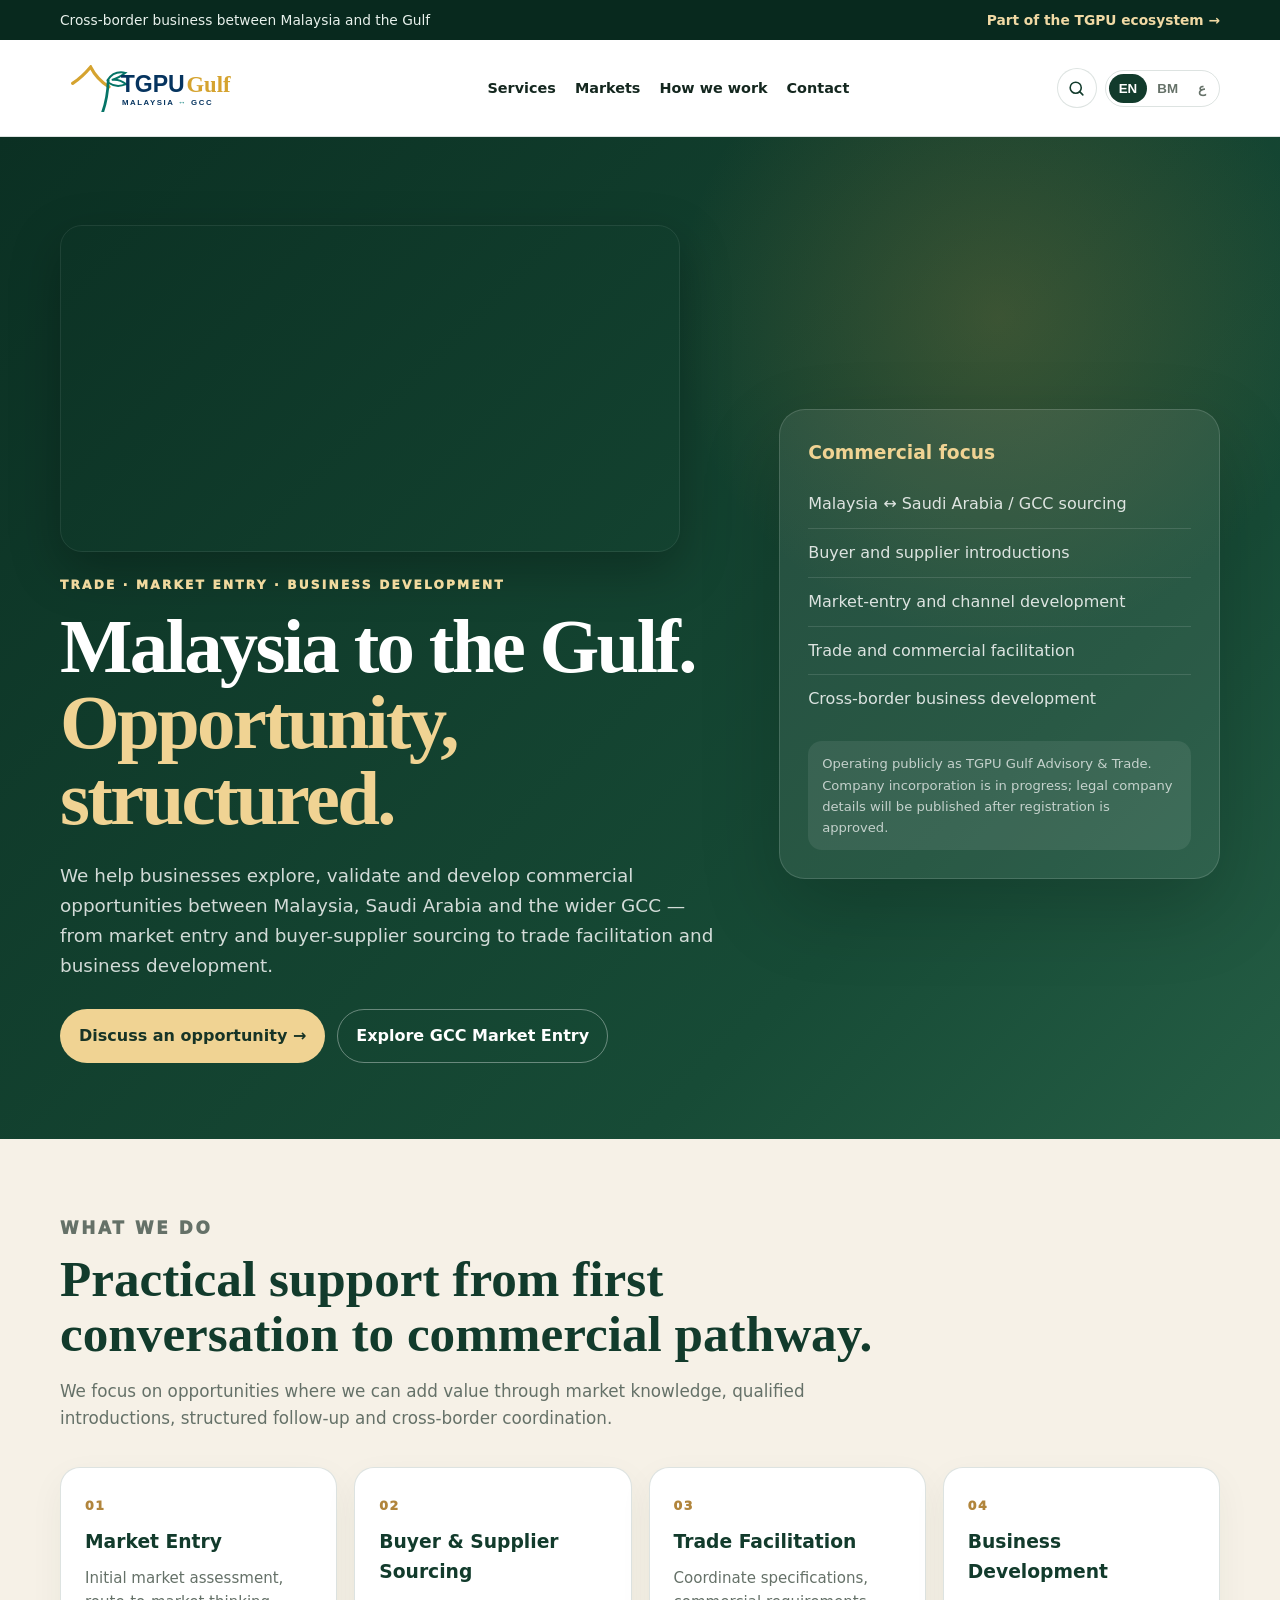
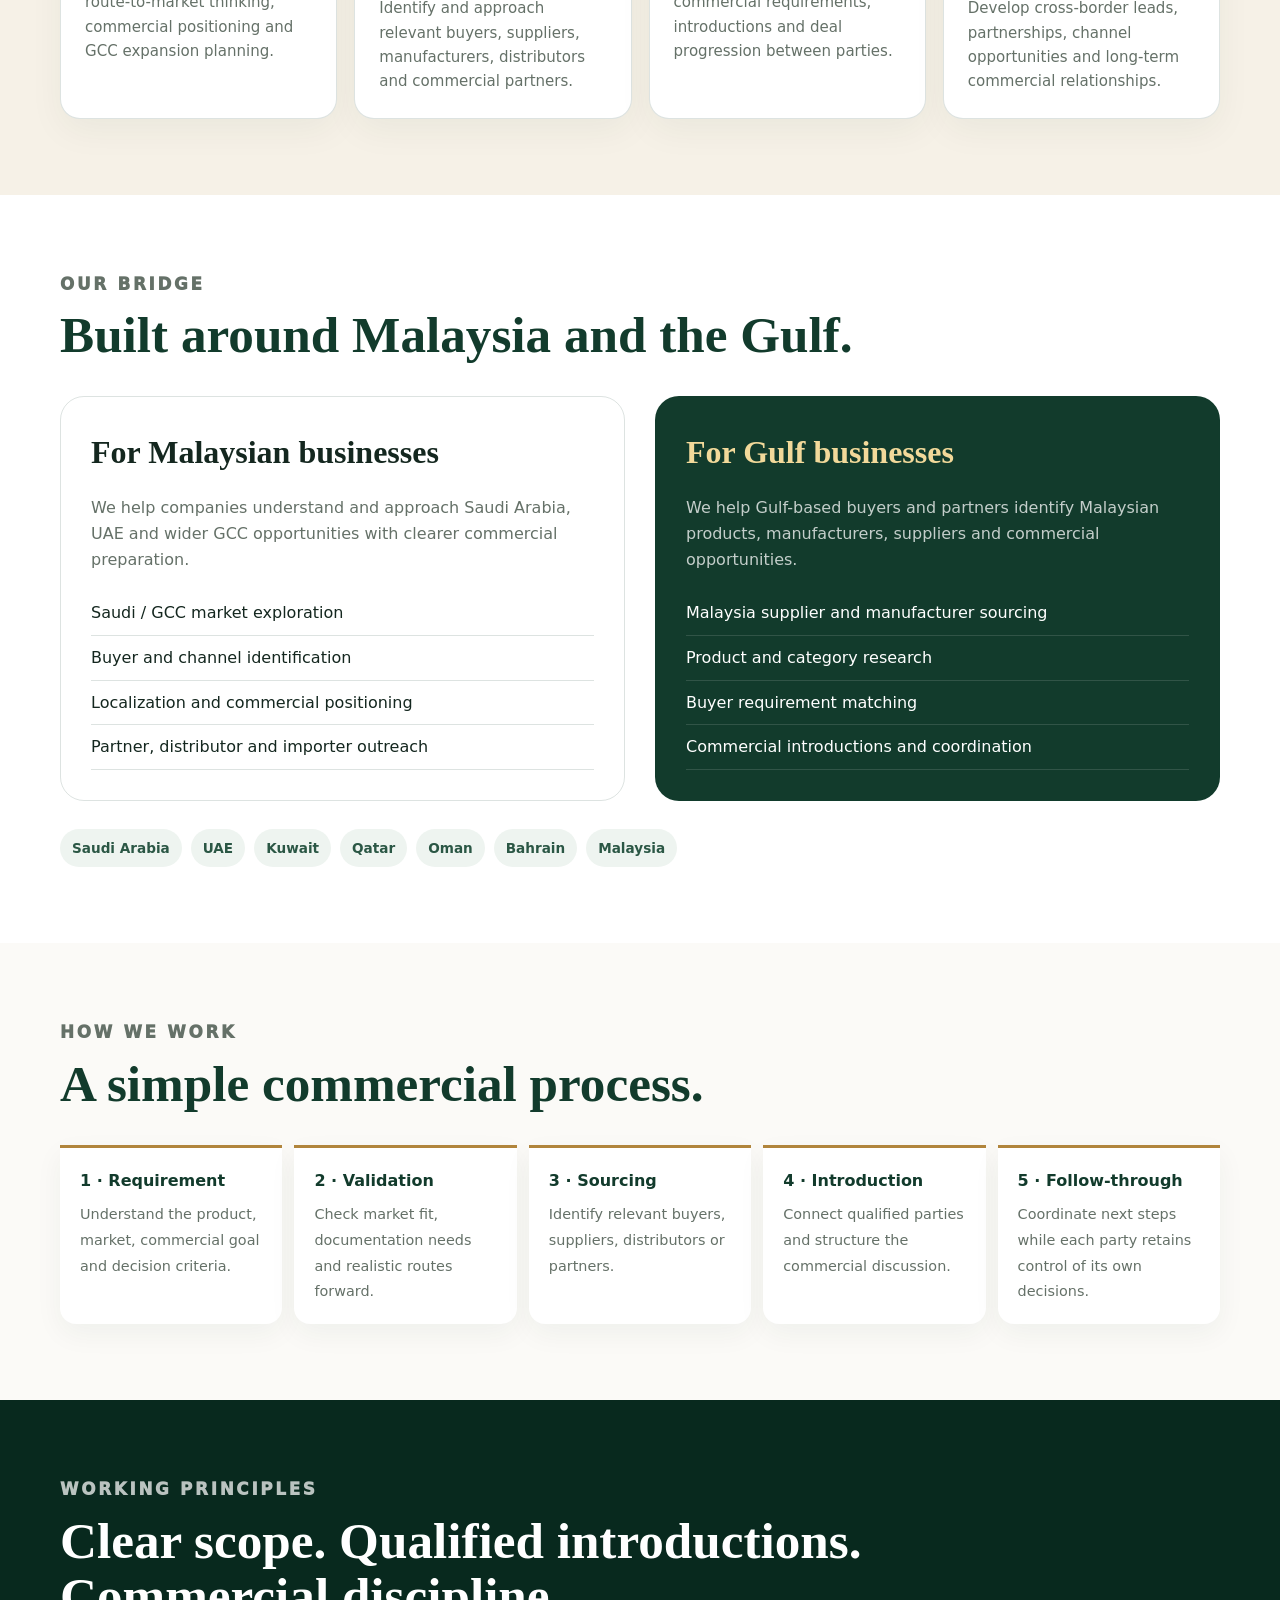
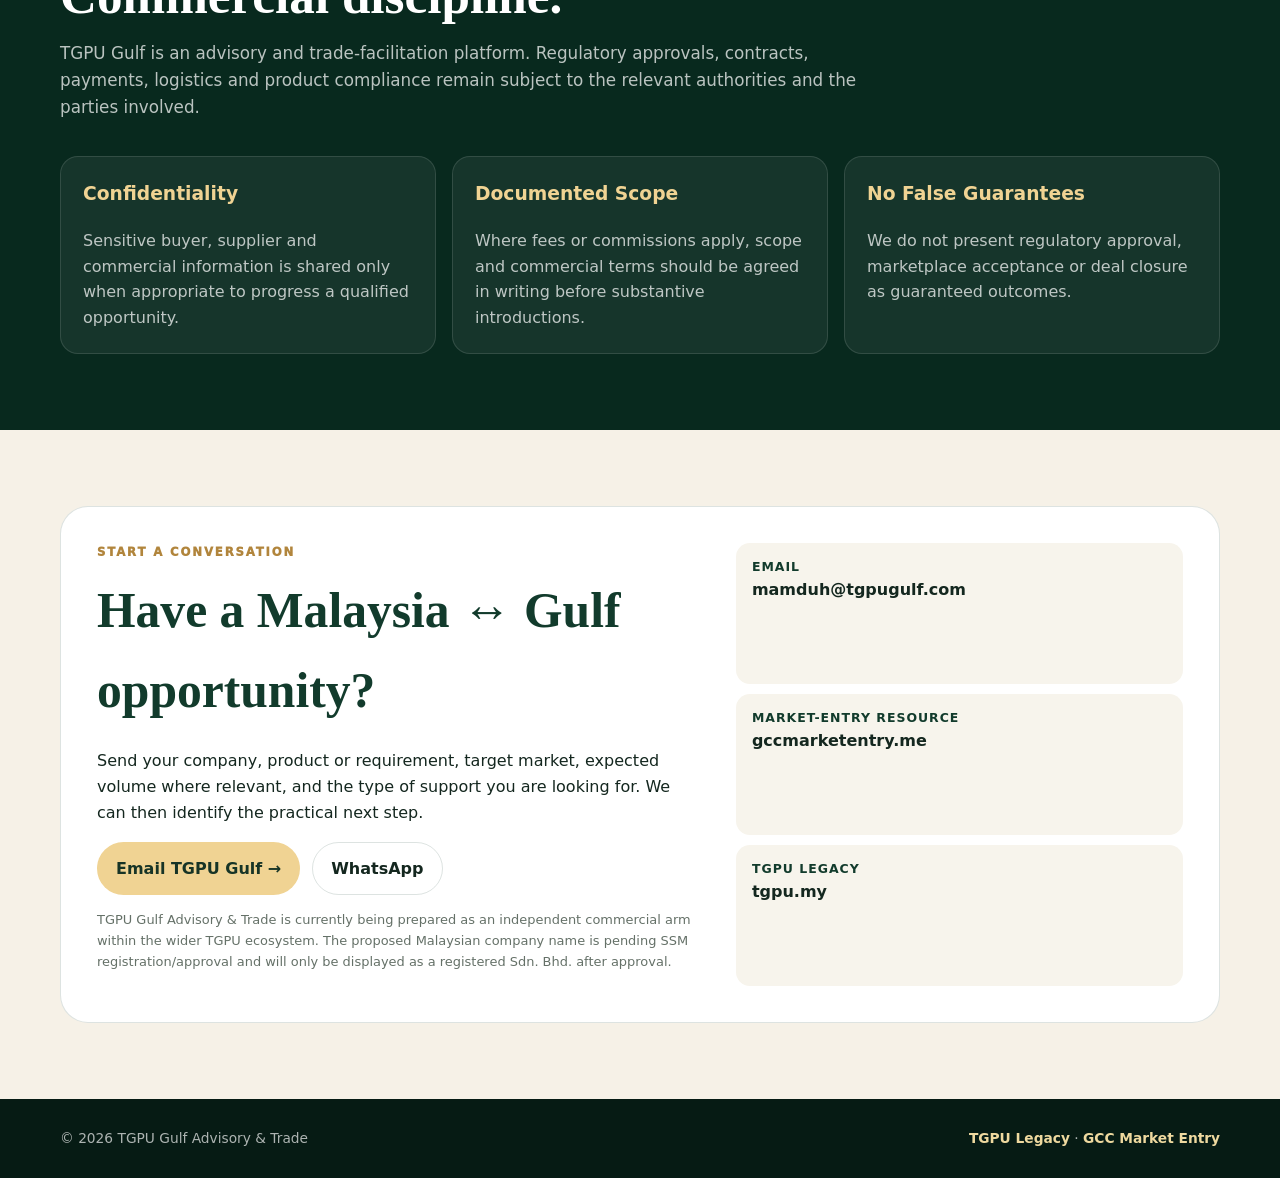
==== commit 70d3daaf: "Restore compact TGPU Gulf navigation logo while keeping landscape hero and social branding" ====
--- a/index.html
+++ b/index.html
@@ -25,7 +25,7 @@
     :root{--ink:#14271f;--green:#123b2c;--deep:#08291e;--sand:#f6f1e7;--gold:#b1853c;--muted:#657168;--line:rgba(18,59,44,.14);--white:#fff}
     *{box-sizing:border-box}html{scroll-behavior:smooth}body{margin:0;color:var(--ink);background:#fff;font-family:Inter,ui-sans-serif,system-ui,-apple-system,BlinkMacSystemFont,"Segoe UI",sans-serif;line-height:1.62}a{color:inherit;text-decoration:none}.wrap{width:min(1160px,calc(100% - 36px));margin:auto}
     .topbar{background:var(--deep);color:#e8f1ec;font-size:.86rem}.topbar .wrap{display:flex;justify-content:space-between;gap:18px;padding:9px 0}.topbar a{color:#f0d9a4;font-weight:800}
-    header{position:sticky;top:0;z-index:30;background:rgba(255,255,255,.96);backdrop-filter:blur(12px);border-bottom:1px solid var(--line)}nav{display:flex;align-items:center;justify-content:space-between;gap:22px;min-height:108px}.brand{display:flex;align-items:center;gap:11px}.brand img{width:250px;height:78px;object-fit:contain;object-position:left center;flex:0 0 250px;display:block}.brand strong{display:block;color:var(--green);font-size:1.03rem}.brand small{display:block;color:var(--muted);font-size:.71rem;letter-spacing:.08em;text-transform:uppercase}.navlinks{display:flex;align-items:center;gap:19px;font-size:.9rem;font-weight:800}.navlinks a:hover{color:var(--gold)}.nav-actions{display:flex;align-items:center;gap:8px}.search-toggle{width:40px;height:40px;display:grid;place-items:center;border:1px solid var(--line);border-radius:50%;background:#fff;color:var(--green);cursor:pointer}.search-toggle:hover,.search-toggle[aria-expanded="true"]{background:var(--green);color:#fff}.search-toggle svg{width:19px;height:19px;fill:none;stroke:currentColor;stroke-width:2;stroke-linecap:round}.lang{display:flex;border:1px solid var(--line);border-radius:999px;padding:3px}.lang button{border:0;background:transparent;padding:7px 10px;border-radius:999px;font-weight:900;color:var(--muted);cursor:pointer}.lang button.active{background:var(--green);color:white}
+    header{position:sticky;top:0;z-index:30;background:rgba(255,255,255,.96);backdrop-filter:blur(12px);border-bottom:1px solid var(--line)}nav{display:flex;align-items:center;justify-content:space-between;gap:22px;min-height:96px}.brand{display:flex;align-items:center;gap:11px}.brand img{width:220px;height:52px;object-fit:contain;object-position:left center;flex:0 0 220px;display:block}.brand strong{display:block;color:var(--green);font-size:1.03rem}.brand small{display:block;color:var(--muted);font-size:.71rem;letter-spacing:.08em;text-transform:uppercase}.navlinks{display:flex;align-items:center;gap:19px;font-size:.9rem;font-weight:800}.navlinks a:hover{color:var(--gold)}.nav-actions{display:flex;align-items:center;gap:8px}.search-toggle{width:40px;height:40px;display:grid;place-items:center;border:1px solid var(--line);border-radius:50%;background:#fff;color:var(--green);cursor:pointer}.search-toggle:hover,.search-toggle[aria-expanded="true"]{background:var(--green);color:#fff}.search-toggle svg{width:19px;height:19px;fill:none;stroke:currentColor;stroke-width:2;stroke-linecap:round}.lang{display:flex;border:1px solid var(--line);border-radius:999px;padding:3px}.lang button{border:0;background:transparent;padding:7px 10px;border-radius:999px;font-weight:900;color:var(--muted);cursor:pointer}.lang button.active{background:var(--green);color:white}
     .site-search{display:none;background:#fff;border-bottom:1px solid var(--line);box-shadow:0 16px 30px rgba(18,59,44,.08)}.site-search.open{display:block}.search-row{display:flex;align-items:center;gap:10px;padding:14px 0}.search-row input{min-width:0;flex:1;border:1px solid var(--line);border-radius:999px;padding:12px 17px;font:inherit;color:var(--ink);outline:none}.search-row input:focus{border-color:var(--gold);box-shadow:0 0 0 3px rgba(177,133,60,.14)}.search-count{min-width:72px;color:var(--muted);font-size:.82rem;text-align:center}.search-nav,.search-close{height:40px;min-width:40px;border:1px solid var(--line);border-radius:999px;background:#fff;color:var(--green);font-weight:900;cursor:pointer}.search-nav:disabled{opacity:.4;cursor:not-allowed}.search-close{padding:0 14px}mark.site-match{background:#ffe08a;color:#14271f;border-radius:3px;padding:0 1px}.site-match.active-match{background:#f2a900;outline:2px solid rgba(18,59,44,.4)}
     .hero{background:radial-gradient(circle at 78% 18%,rgba(177,133,60,.25),transparent 25%),linear-gradient(135deg,#0b3023,#174b36 72%,#255e45);color:#fff;padding:88px 0 76px}.hero-grid{display:grid;grid-template-columns:1.2fr .8fr;gap:58px;align-items:center}.kicker{font-size:.76rem;font-weight:950;letter-spacing:.18em;text-transform:uppercase;color:#f1d99e;margin:0 0 14px}.hero-brand-logo{width:min(620px,100%);max-width:620px;height:auto;display:block;margin:0 0 24px;border-radius:22px;border:1px solid rgba(255,255,255,.08);box-shadow:0 18px 50px rgba(0,0,0,.26)}.hero h1{margin:0;font-family:Georgia,"Times New Roman",serif;font-size:clamp(2.8rem,6vw,5.5rem);line-height:.99;letter-spacing:-.035em}.hero h1 span{display:block;color:#f0d393}.lead{max-width:730px;font-size:1.15rem;color:rgba(255,255,255,.81);margin:24px 0 28px}.actions{display:flex;gap:12px;flex-wrap:wrap}.btn{display:inline-flex;align-items:center;justify-content:center;padding:13px 18px;border-radius:999px;font-weight:900;border:1px solid transparent}.btn-primary{background:#f0d393;color:#173426}.btn-secondary{border-color:rgba(255,255,255,.36);color:white}.hero-card{padding:28px;border:1px solid rgba(255,255,255,.14);border-radius:26px;background:rgba(255,255,255,.08);box-shadow:0 30px 80px rgba(0,0,0,.18)}.hero-card h3{margin:0 0 12px;color:#f0d393}.hero-card ul{list-style:none;padding:0;margin:0}.hero-card li{padding:11px 0;border-bottom:1px solid rgba(255,255,255,.12);color:rgba(255,255,255,.84)}.hero-card li:last-child{border-bottom:0}.status{margin-top:18px;padding:12px 14px;border-radius:14px;background:rgba(255,255,255,.08);font-size:.82rem;color:rgba(255,255,255,.7)}
     section{padding:76px 0}.section-head{max-width:820px;margin-bottom:34px}.eyebrow{font-size:.73rem;font-weight:950;letter-spacing:.16em;text-transform:uppercase;color:var(--gold);margin:0 0 9px}.section-head h2{margin:0;color:var(--green);font-family:Georgia,"Times New Roman",serif;font-size:clamp(2rem,4vw,3.45rem);line-height:1.08}.section-head p{color:var(--muted);font-size:1.05rem}.services{background:var(--sand)}.grid4{display:grid;grid-template-columns:repeat(4,1fr);gap:17px}.card{padding:24px;border:1px solid var(--line);border-radius:20px;background:white;box-shadow:0 12px 35px rgba(18,59,44,.05)}.card .num{font-weight:950;color:var(--gold);font-size:.78rem;letter-spacing:.12em}.card h3{color:var(--green);margin:9px 0}.card p{margin:0;color:var(--muted);font-size:.94rem}
@@ -36,12 +36,12 @@
     footer{padding:28px 0;background:#061b14;color:rgba(255,255,255,.67);font-size:.86rem}footer .wrap{display:flex;justify-content:space-between;gap:20px;align-items:center}footer a{color:#eed99f;font-weight:800}
     [dir="rtl"] .hero-grid,[dir="rtl"] .bridge,[dir="rtl"] .contactbox{direction:rtl;text-align:right}
     @media(max-width:950px){.navlinks{display:none}.hero-grid,.bridge,.contactbox{grid-template-columns:1fr}.grid4{grid-template-columns:repeat(2,1fr)}.steps{grid-template-columns:repeat(2,1fr)}.trustgrid{grid-template-columns:1fr}}
-    @media(max-width:620px){.hero-brand-logo{width:min(100%,420px);margin-bottom:18px}.brand img{width:190px;height:60px;flex-basis:190px}nav{min-height:90px}.topbar .wrap{flex-direction:column;gap:2px}.hero{padding:66px 0 56px}.grid4,.steps{grid-template-columns:1fr}section{padding:58px 0}.brand small{display:none}.brand strong{font-size:.88rem}.search-row{flex-wrap:wrap}.search-row input{flex-basis:100%}.search-count{margin-inline-start:auto}footer .wrap{flex-direction:column;align-items:flex-start}}
+    @media(max-width:620px){.hero-brand-logo{width:min(100%,420px);margin-bottom:18px}.brand img{width:170px;height:42px;flex-basis:170px}nav{min-height:82px}.topbar .wrap{flex-direction:column;gap:2px}.hero{padding:66px 0 56px}.grid4,.steps{grid-template-columns:1fr}section{padding:58px 0}.brand small{display:none}.brand strong{font-size:.88rem}.search-row{flex-wrap:wrap}.search-row input{flex-basis:100%}.search-count{margin-inline-start:auto}footer .wrap{flex-direction:column;align-items:flex-start}}
   </style>
 </head>
 <body>
 <div class="topbar"><div class="wrap"><span data-i18n="top">Cross-border business between Malaysia and the Gulf</span><a href="https://tgpu.my/" target="_blank" rel="noopener" data-i18n="legacy">Part of the TGPU ecosystem →</a></div></div>
-<header><div class="wrap"><nav><a class="brand" href="#top" aria-label="TGPU Gulf home"><img src="tgpu-gulf-brand.webp?v=20260921-brandfix3" alt="TGPU Gulf — Malaysia ↔ GCC · People · Opportunities · Collaboration"></a><div class="navlinks"><a href="#services" data-i18n="navServices">Services</a><a href="#markets" data-i18n="navMarkets">Markets</a><a href="#process" data-i18n="navProcess">How we work</a><a href="#contact" data-i18n="navContact">Contact</a></div><div class="nav-actions"><button class="search-toggle" type="button" aria-expanded="false" aria-controls="site-search" data-i18n-aria="searchOpen" aria-label="Search this page"><svg viewBox="0 0 24 24" aria-hidden="true"><circle cx="11" cy="11" r="7"></circle><path d="m20 20-4-4"></path></svg></button><div class="lang"><button data-lang="en" class="active">EN</button><button data-lang="ms">BM</button><button data-lang="ar">ع</button></div></div></nav></div><div class="site-search" id="site-search"><div class="wrap search-row" role="search"><input id="site-search-input" type="search" autocomplete="off" data-i18n-placeholder="searchPlaceholder" placeholder="Search this page…"><span class="search-count" id="search-count" aria-live="polite"></span><button class="search-nav" id="search-prev" type="button" data-i18n-aria="searchPrev" aria-label="Previous result">↑</button><button class="search-nav" id="search-next" type="button" data-i18n-aria="searchNext" aria-label="Next result">↓</button><button class="search-close" id="search-close" type="button" data-i18n="searchClose">Close</button></div></div></header>
+<header><div class="wrap"><nav><a class="brand" href="#top" aria-label="TGPU Gulf home"><img src="tgpu-gulf-header.svg?v=20260921-nav3" alt="TGPU Gulf — Malaysia ↔ GCC"></a><div class="navlinks"><a href="#services" data-i18n="navServices">Services</a><a href="#markets" data-i18n="navMarkets">Markets</a><a href="#process" data-i18n="navProcess">How we work</a><a href="#contact" data-i18n="navContact">Contact</a></div><div class="nav-actions"><button class="search-toggle" type="button" aria-expanded="false" aria-controls="site-search" data-i18n-aria="searchOpen" aria-label="Search this page"><svg viewBox="0 0 24 24" aria-hidden="true"><circle cx="11" cy="11" r="7"></circle><path d="m20 20-4-4"></path></svg></button><div class="lang"><button data-lang="en" class="active">EN</button><button data-lang="ms">BM</button><button data-lang="ar">ع</button></div></div></nav></div><div class="site-search" id="site-search"><div class="wrap search-row" role="search"><input id="site-search-input" type="search" autocomplete="off" data-i18n-placeholder="searchPlaceholder" placeholder="Search this page…"><span class="search-count" id="search-count" aria-live="polite"></span><button class="search-nav" id="search-prev" type="button" data-i18n-aria="searchPrev" aria-label="Previous result">↑</button><button class="search-nav" id="search-next" type="button" data-i18n-aria="searchNext" aria-label="Next result">↓</button><button class="search-close" id="search-close" type="button" data-i18n="searchClose">Close</button></div></div></header>
 <main id="top">
 <section class="hero"><div class="wrap hero-grid"><div><img class="hero-brand-logo" src="tgpu-gulf-brand.webp?v=20260921-brandfix3" alt="TGPU Gulf — Malaysia ↔ GCC · People · Opportunities · Collaboration"><p class="kicker" data-i18n="heroKicker">Trade · Market Entry · Business Development</p><h1 data-i18n-html="heroTitle">Malaysia to the Gulf.<span>Opportunity, structured.</span></h1><p class="lead" data-i18n="heroLead">We help businesses explore, validate and develop commercial opportunities between Malaysia, Saudi Arabia and the wider GCC — from market entry and buyer-supplier sourcing to trade facilitation and business development.</p><div class="actions"><a class="btn btn-primary" href="#contact" data-i18n="heroCta">Discuss an opportunity →</a><a class="btn btn-secondary" href="https://gccmarketentry.me/" target="_blank" rel="noopener" data-i18n="guideCta">Explore GCC Market Entry</a></div></div><aside class="hero-card"><h3 data-i18n="focusTitle">Commercial focus</h3><ul><li data-i18n="focus1">Malaysia ↔ Saudi Arabia / GCC sourcing</li><li data-i18n="focus2">Buyer and supplier introductions</li><li data-i18n="focus3">Market-entry and channel development</li><li data-i18n="focus4">Trade and commercial facilitation</li><li data-i18n="focus5">Cross-border business development</li></ul><div class="status" data-i18n="status">Operating publicly as TGPU Gulf Advisory & Trade. Company incorporation is in progress; legal company details will be published after registration is approved.</div></aside></div></section>
 <section id="services" class="services"><div class="wrap"><div class="section-head"><p class="eyebrow" data-i18n="servicesEye">What we do</p><h2 data-i18n="servicesTitle">Practical support from first conversation to commercial pathway.</h2><p data-i18n="servicesIntro">We focus on opportunities where we can add value through market knowledge, qualified introductions, structured follow-up and cross-border coordination.</p></div><div class="grid4"><article class="card"><span class="num">01</span><h3 data-i18n="s1t">Market Entry</h3><p data-i18n="s1p">Initial market assessment, route-to-market thinking, commercial positioning and GCC expansion planning.</p></article><article class="card"><span class="num">02</span><h3 data-i18n="s2t">Buyer & Supplier Sourcing</h3><p data-i18n="s2p">Identify and approach relevant buyers, suppliers, manufacturers, distributors and commercial partners.</p></article><article class="card"><span class="num">03</span><h3 data-i18n="s3t">Trade Facilitation</h3><p data-i18n="s3p">Coordinate specifications, commercial requirements, introductions and deal progression between parties.</p></article><article class="card"><span class="num">04</span><h3 data-i18n="s4t">Business Development</h3><p data-i18n="s4p">Develop cross-border leads, partnerships, channel opportunities and long-term commercial relationships.</p></article></div></div></section>
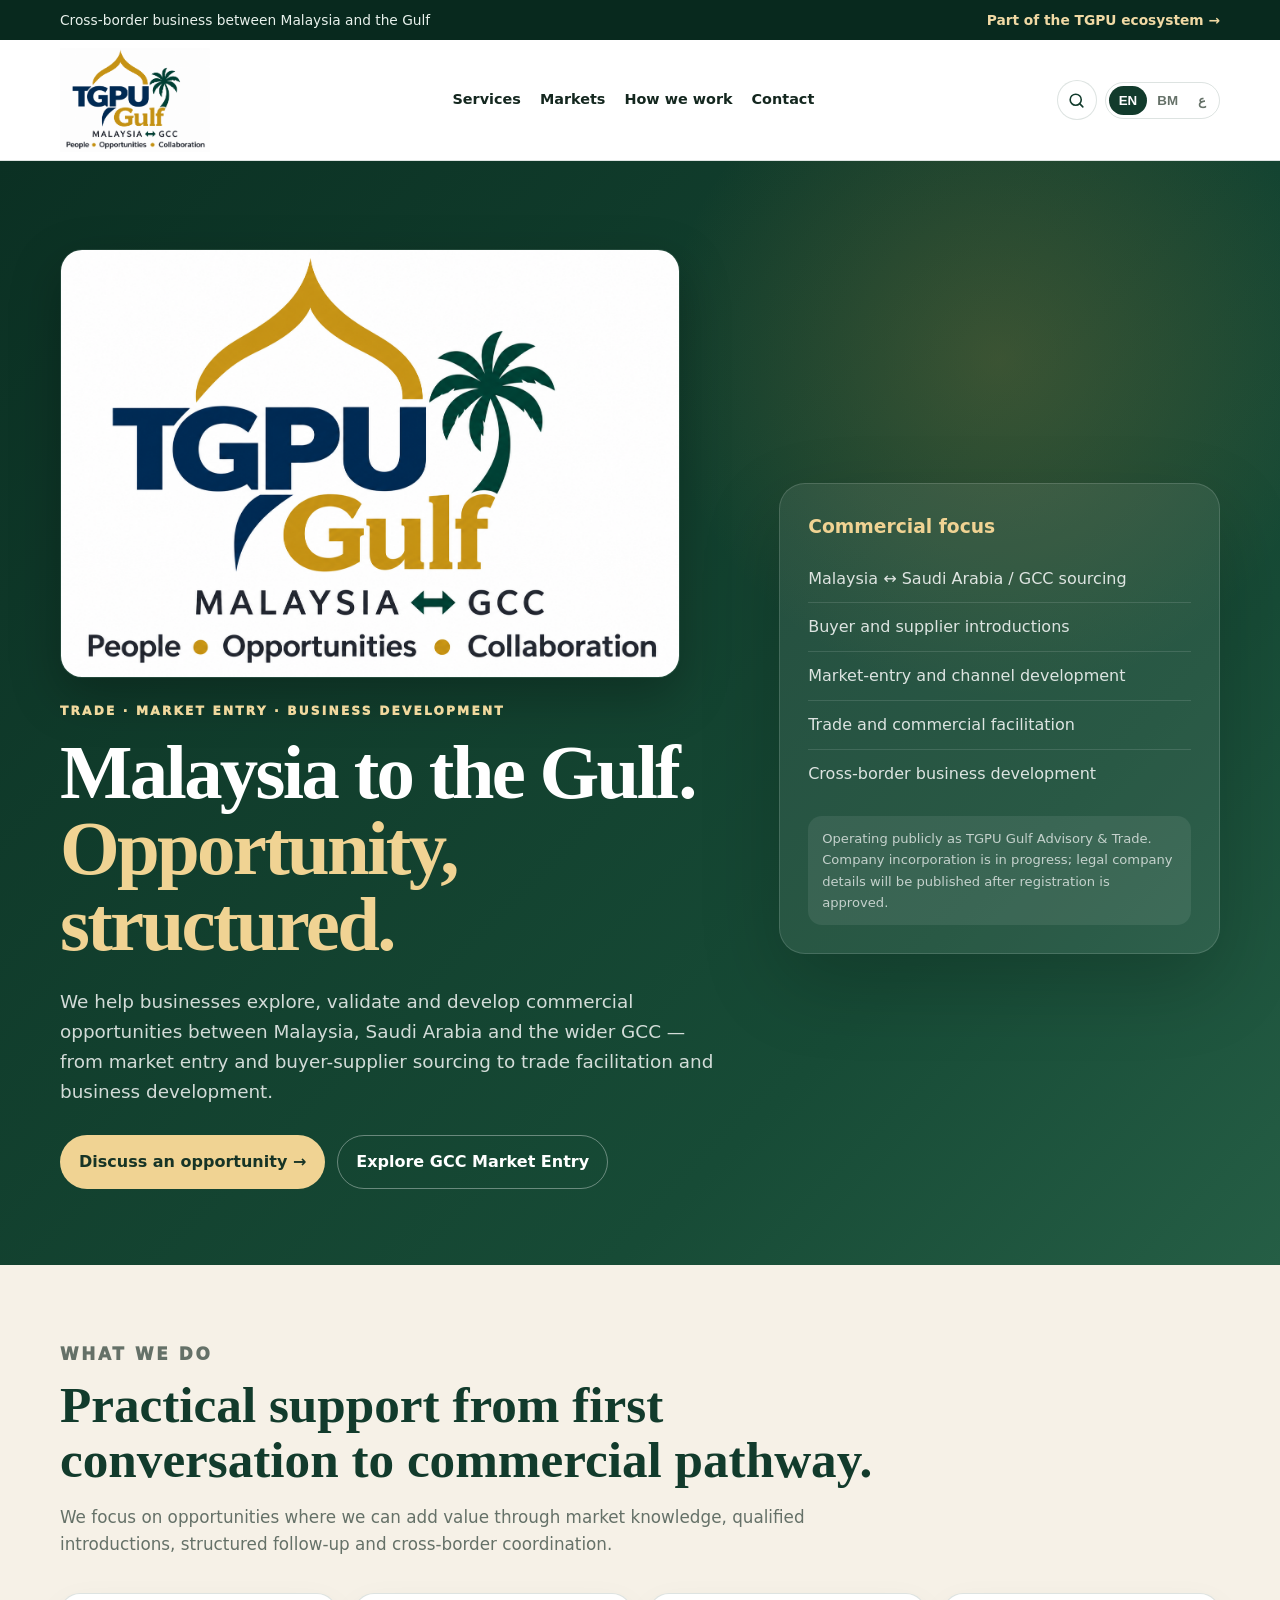
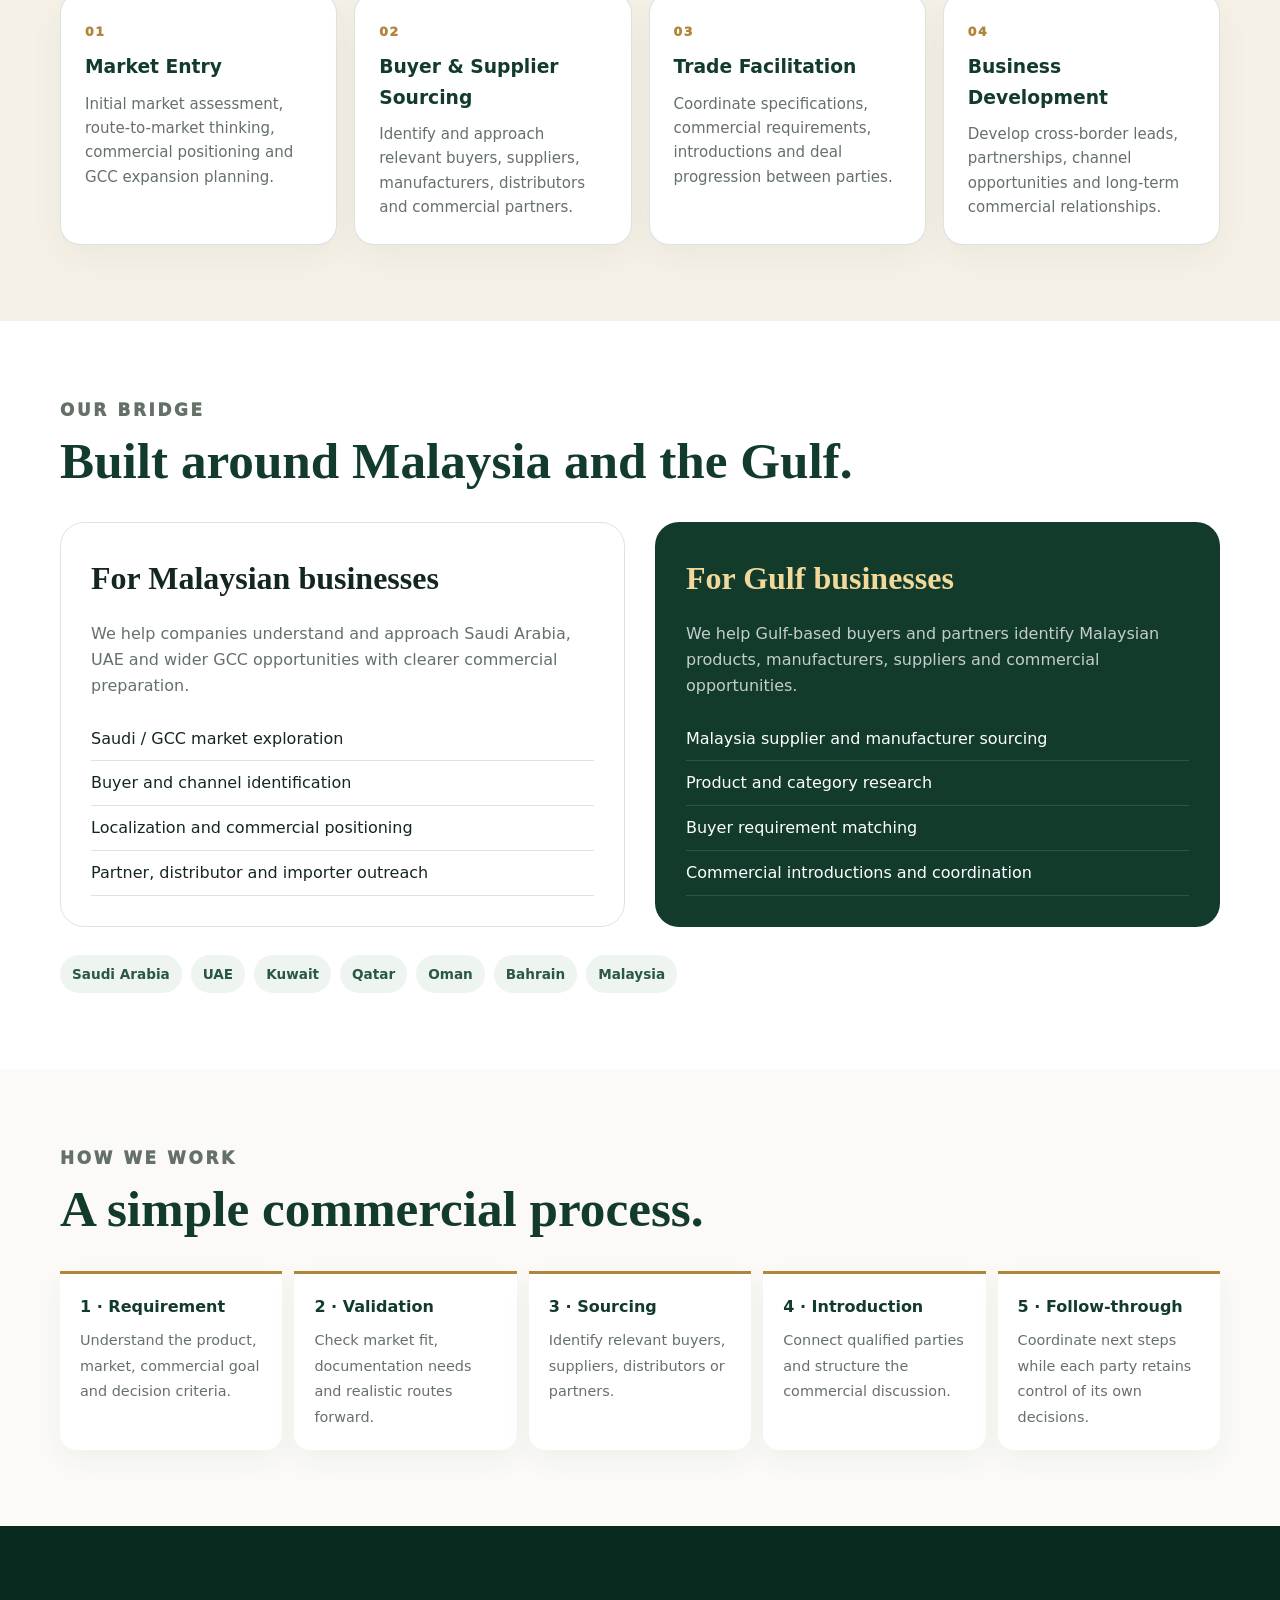
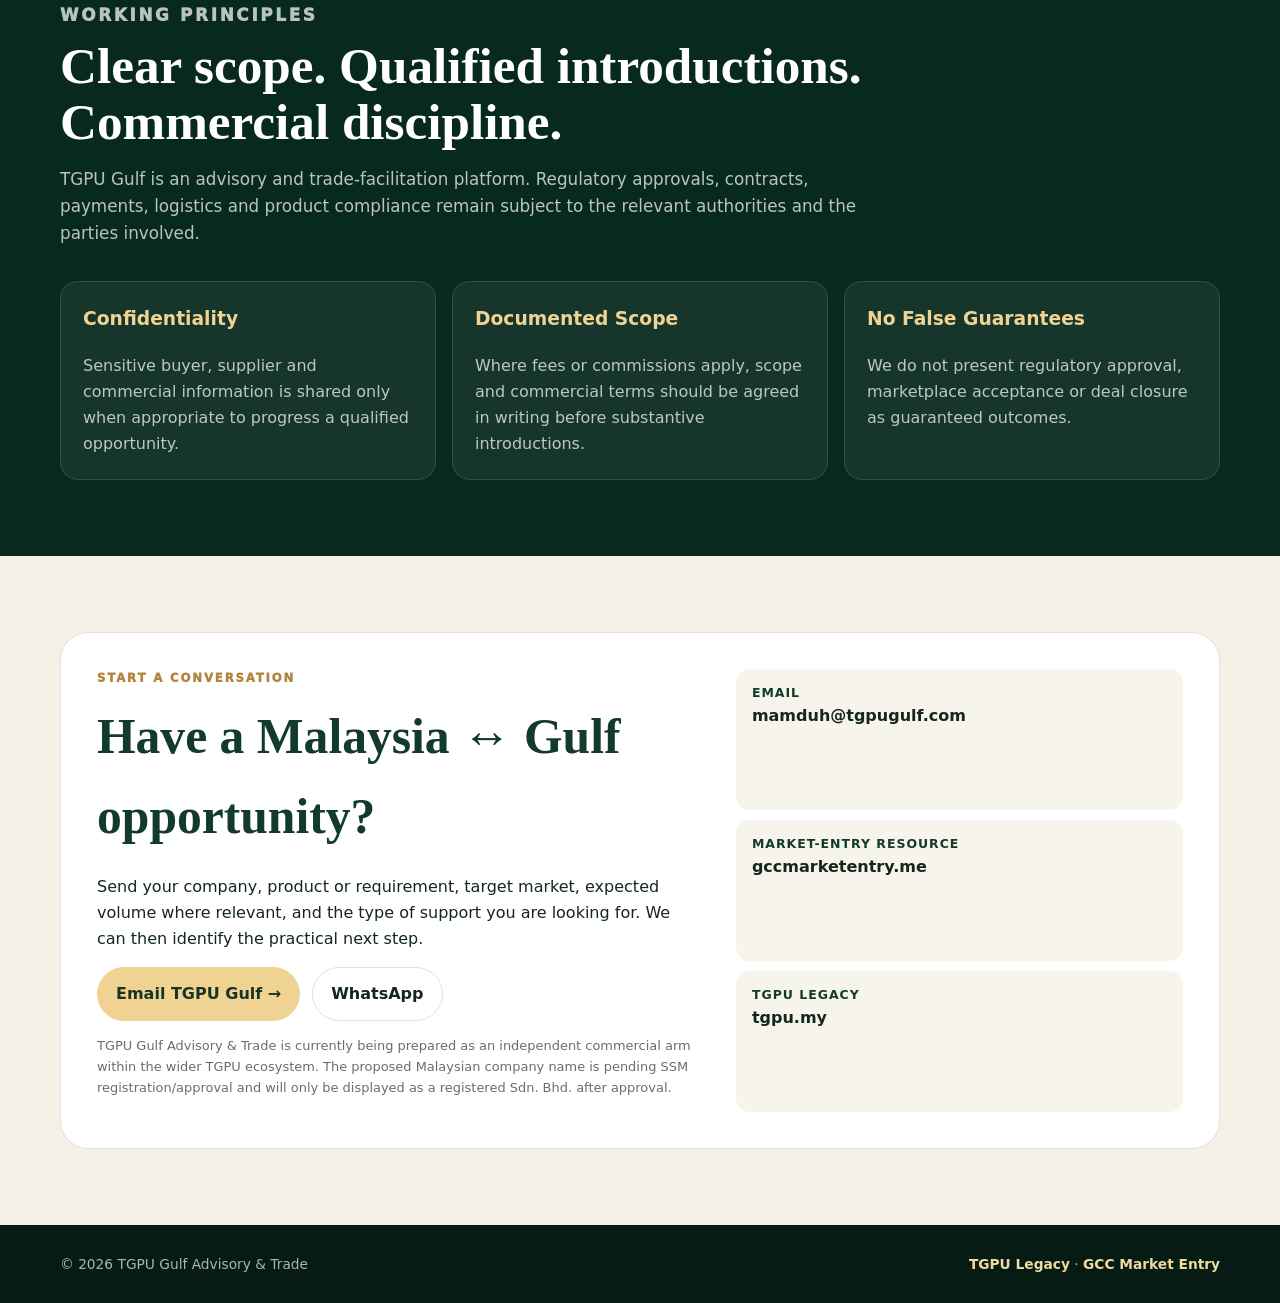
==== commit cb051eea: "Use approved polished logo artwork across website branding" ====
--- a/index.html
+++ b/index.html
@@ -19,7 +19,7 @@
   <meta name="twitter:description" content="Malaysia ↔ Saudi Arabia & GCC · Trade · Market Entry · Business Development">
   <meta name="twitter:image" content="https://tgpugulf.com/tgpu-gulf/tgpu-gulf-brand.webp?v=20260921-brandfix3">
   <meta name="theme-color" content="#0b3023">
-  <link rel="icon" type="image/svg+xml" href="tgpu-gulf-icon.svg?v=20260921-brandfix3-icon">
+  <link rel="icon" type="image/png" href="tgpu-gulf-approved.png">
   <script type="application/ld+json">{"@context":"https://schema.org","@type":"Organization","name":"TGPU Gulf Advisory & Trade","url":"https://tgpugulf.com/","email":"mamduh@tgpugulf.com","sameAs":["https://tgpu.my/","https://gccmarketentry.me/"],"areaServed":["Malaysia","Saudi Arabia","United Arab Emirates","Kuwait","Qatar","Oman","Bahrain"]}</script>
   <style>
     :root{--ink:#14271f;--green:#123b2c;--deep:#08291e;--sand:#f6f1e7;--gold:#b1853c;--muted:#657168;--line:rgba(18,59,44,.14);--white:#fff}
@@ -38,12 +38,12 @@
     @media(max-width:950px){.navlinks{display:none}.hero-grid,.bridge,.contactbox{grid-template-columns:1fr}.grid4{grid-template-columns:repeat(2,1fr)}.steps{grid-template-columns:repeat(2,1fr)}.trustgrid{grid-template-columns:1fr}}
     @media(max-width:620px){.hero-brand-logo{width:min(100%,420px);margin-bottom:18px}.brand img{width:170px;height:42px;flex-basis:170px}nav{min-height:82px}.topbar .wrap{flex-direction:column;gap:2px}.hero{padding:66px 0 56px}.grid4,.steps{grid-template-columns:1fr}section{padding:58px 0}.brand small{display:none}.brand strong{font-size:.88rem}.search-row{flex-wrap:wrap}.search-row input{flex-basis:100%}.search-count{margin-inline-start:auto}footer .wrap{flex-direction:column;align-items:flex-start}}
   </style>
-</head>
+<style id="approved-logo-sizing">.brand img{width:150px;height:auto;flex:0 0 150px;max-width:32vw;object-fit:contain}header nav{padding-block:8px}@media(max-width:620px){.brand img{width:115px;height:auto;flex-basis:115px}}</style></head>
 <body>
 <div class="topbar"><div class="wrap"><span data-i18n="top">Cross-border business between Malaysia and the Gulf</span><a href="https://tgpu.my/" target="_blank" rel="noopener" data-i18n="legacy">Part of the TGPU ecosystem →</a></div></div>
-<header><div class="wrap"><nav><a class="brand" href="#top" aria-label="TGPU Gulf home"><img src="tgpu-gulf-header.svg?v=20260921-nav3" alt="TGPU Gulf — Malaysia ↔ GCC"></a><div class="navlinks"><a href="#services" data-i18n="navServices">Services</a><a href="#markets" data-i18n="navMarkets">Markets</a><a href="#process" data-i18n="navProcess">How we work</a><a href="#contact" data-i18n="navContact">Contact</a></div><div class="nav-actions"><button class="search-toggle" type="button" aria-expanded="false" aria-controls="site-search" data-i18n-aria="searchOpen" aria-label="Search this page"><svg viewBox="0 0 24 24" aria-hidden="true"><circle cx="11" cy="11" r="7"></circle><path d="m20 20-4-4"></path></svg></button><div class="lang"><button data-lang="en" class="active">EN</button><button data-lang="ms">BM</button><button data-lang="ar">ع</button></div></div></nav></div><div class="site-search" id="site-search"><div class="wrap search-row" role="search"><input id="site-search-input" type="search" autocomplete="off" data-i18n-placeholder="searchPlaceholder" placeholder="Search this page…"><span class="search-count" id="search-count" aria-live="polite"></span><button class="search-nav" id="search-prev" type="button" data-i18n-aria="searchPrev" aria-label="Previous result">↑</button><button class="search-nav" id="search-next" type="button" data-i18n-aria="searchNext" aria-label="Next result">↓</button><button class="search-close" id="search-close" type="button" data-i18n="searchClose">Close</button></div></div></header>
+<header><div class="wrap"><nav><a class="brand" href="#top" aria-label="TGPU Gulf home"><img src="tgpu-gulf-approved.png" alt="TGPU Gulf — Malaysia ↔ GCC"></a><div class="navlinks"><a href="#services" data-i18n="navServices">Services</a><a href="#markets" data-i18n="navMarkets">Markets</a><a href="#process" data-i18n="navProcess">How we work</a><a href="#contact" data-i18n="navContact">Contact</a></div><div class="nav-actions"><button class="search-toggle" type="button" aria-expanded="false" aria-controls="site-search" data-i18n-aria="searchOpen" aria-label="Search this page"><svg viewBox="0 0 24 24" aria-hidden="true"><circle cx="11" cy="11" r="7"></circle><path d="m20 20-4-4"></path></svg></button><div class="lang"><button data-lang="en" class="active">EN</button><button data-lang="ms">BM</button><button data-lang="ar">ع</button></div></div></nav></div><div class="site-search" id="site-search"><div class="wrap search-row" role="search"><input id="site-search-input" type="search" autocomplete="off" data-i18n-placeholder="searchPlaceholder" placeholder="Search this page…"><span class="search-count" id="search-count" aria-live="polite"></span><button class="search-nav" id="search-prev" type="button" data-i18n-aria="searchPrev" aria-label="Previous result">↑</button><button class="search-nav" id="search-next" type="button" data-i18n-aria="searchNext" aria-label="Next result">↓</button><button class="search-close" id="search-close" type="button" data-i18n="searchClose">Close</button></div></div></header>
 <main id="top">
-<section class="hero"><div class="wrap hero-grid"><div><img class="hero-brand-logo" src="tgpu-gulf-brand.webp?v=20260921-brandfix3" alt="TGPU Gulf — Malaysia ↔ GCC · People · Opportunities · Collaboration"><p class="kicker" data-i18n="heroKicker">Trade · Market Entry · Business Development</p><h1 data-i18n-html="heroTitle">Malaysia to the Gulf.<span>Opportunity, structured.</span></h1><p class="lead" data-i18n="heroLead">We help businesses explore, validate and develop commercial opportunities between Malaysia, Saudi Arabia and the wider GCC — from market entry and buyer-supplier sourcing to trade facilitation and business development.</p><div class="actions"><a class="btn btn-primary" href="#contact" data-i18n="heroCta">Discuss an opportunity →</a><a class="btn btn-secondary" href="https://gccmarketentry.me/" target="_blank" rel="noopener" data-i18n="guideCta">Explore GCC Market Entry</a></div></div><aside class="hero-card"><h3 data-i18n="focusTitle">Commercial focus</h3><ul><li data-i18n="focus1">Malaysia ↔ Saudi Arabia / GCC sourcing</li><li data-i18n="focus2">Buyer and supplier introductions</li><li data-i18n="focus3">Market-entry and channel development</li><li data-i18n="focus4">Trade and commercial facilitation</li><li data-i18n="focus5">Cross-border business development</li></ul><div class="status" data-i18n="status">Operating publicly as TGPU Gulf Advisory & Trade. Company incorporation is in progress; legal company details will be published after registration is approved.</div></aside></div></section>
+<section class="hero"><div class="wrap hero-grid"><div><img class="hero-brand-logo" src="tgpu-gulf-approved.png" alt="TGPU Gulf — Malaysia ↔ GCC · People · Opportunities · Collaboration"><p class="kicker" data-i18n="heroKicker">Trade · Market Entry · Business Development</p><h1 data-i18n-html="heroTitle">Malaysia to the Gulf.<span>Opportunity, structured.</span></h1><p class="lead" data-i18n="heroLead">We help businesses explore, validate and develop commercial opportunities between Malaysia, Saudi Arabia and the wider GCC — from market entry and buyer-supplier sourcing to trade facilitation and business development.</p><div class="actions"><a class="btn btn-primary" href="#contact" data-i18n="heroCta">Discuss an opportunity →</a><a class="btn btn-secondary" href="https://gccmarketentry.me/" target="_blank" rel="noopener" data-i18n="guideCta">Explore GCC Market Entry</a></div></div><aside class="hero-card"><h3 data-i18n="focusTitle">Commercial focus</h3><ul><li data-i18n="focus1">Malaysia ↔ Saudi Arabia / GCC sourcing</li><li data-i18n="focus2">Buyer and supplier introductions</li><li data-i18n="focus3">Market-entry and channel development</li><li data-i18n="focus4">Trade and commercial facilitation</li><li data-i18n="focus5">Cross-border business development</li></ul><div class="status" data-i18n="status">Operating publicly as TGPU Gulf Advisory & Trade. Company incorporation is in progress; legal company details will be published after registration is approved.</div></aside></div></section>
 <section id="services" class="services"><div class="wrap"><div class="section-head"><p class="eyebrow" data-i18n="servicesEye">What we do</p><h2 data-i18n="servicesTitle">Practical support from first conversation to commercial pathway.</h2><p data-i18n="servicesIntro">We focus on opportunities where we can add value through market knowledge, qualified introductions, structured follow-up and cross-border coordination.</p></div><div class="grid4"><article class="card"><span class="num">01</span><h3 data-i18n="s1t">Market Entry</h3><p data-i18n="s1p">Initial market assessment, route-to-market thinking, commercial positioning and GCC expansion planning.</p></article><article class="card"><span class="num">02</span><h3 data-i18n="s2t">Buyer & Supplier Sourcing</h3><p data-i18n="s2p">Identify and approach relevant buyers, suppliers, manufacturers, distributors and commercial partners.</p></article><article class="card"><span class="num">03</span><h3 data-i18n="s3t">Trade Facilitation</h3><p data-i18n="s3p">Coordinate specifications, commercial requirements, introductions and deal progression between parties.</p></article><article class="card"><span class="num">04</span><h3 data-i18n="s4t">Business Development</h3><p data-i18n="s4p">Develop cross-border leads, partnerships, channel opportunities and long-term commercial relationships.</p></article></div></div></section>
 <section id="markets"><div class="wrap"><div class="section-head"><p class="eyebrow" data-i18n="marketsEye">Our bridge</p><h2 data-i18n="marketsTitle">Built around Malaysia and the Gulf.</h2></div><div class="bridge"><div class="panel"><h3 data-i18n="malaysiaTitle">For Malaysian businesses</h3><p data-i18n="malaysiaP">We help companies understand and approach Saudi Arabia, UAE and wider GCC opportunities with clearer commercial preparation.</p><ul class="list"><li data-i18n="m1">Saudi / GCC market exploration</li><li data-i18n="m2">Buyer and channel identification</li><li data-i18n="m3">Localization and commercial positioning</li><li data-i18n="m4">Partner, distributor and importer outreach</li></ul></div><div class="panel dark"><h3 data-i18n="gulfTitle">For Gulf businesses</h3><p data-i18n="gulfP">We help Gulf-based buyers and partners identify Malaysian products, manufacturers, suppliers and commercial opportunities.</p><ul class="list"><li data-i18n="g1">Malaysia supplier and manufacturer sourcing</li><li data-i18n="g2">Product and category research</li><li data-i18n="g3">Buyer requirement matching</li><li data-i18n="g4">Commercial introductions and coordination</li></ul></div></div><div style="margin-top:28px" class="markets"><span class="chip">Saudi Arabia</span><span class="chip">UAE</span><span class="chip">Kuwait</span><span class="chip">Qatar</span><span class="chip">Oman</span><span class="chip">Bahrain</span><span class="chip">Malaysia</span></div></div></section>
 <section id="process" class="process"><div class="wrap"><div class="section-head"><p class="eyebrow" data-i18n="processEye">How we work</p><h2 data-i18n="processTitle">A simple commercial process.</h2></div><div class="steps"><div class="step"><b data-i18n="p1t">1 · Requirement</b><span data-i18n="p1p">Understand the product, market, commercial goal and decision criteria.</span></div><div class="step"><b data-i18n="p2t">2 · Validation</b><span data-i18n="p2p">Check market fit, documentation needs and realistic routes forward.</span></div><div class="step"><b data-i18n="p3t">3 · Sourcing</b><span data-i18n="p3p">Identify relevant buyers, suppliers, distributors or partners.</span></div><div class="step"><b data-i18n="p4t">4 · Introduction</b><span data-i18n="p4p">Connect qualified parties and structure the commercial discussion.</span></div><div class="step"><b data-i18n="p5t">5 · Follow-through</b><span data-i18n="p5p">Coordinate next steps while each party retains control of its own decisions.</span></div></div></div></section>
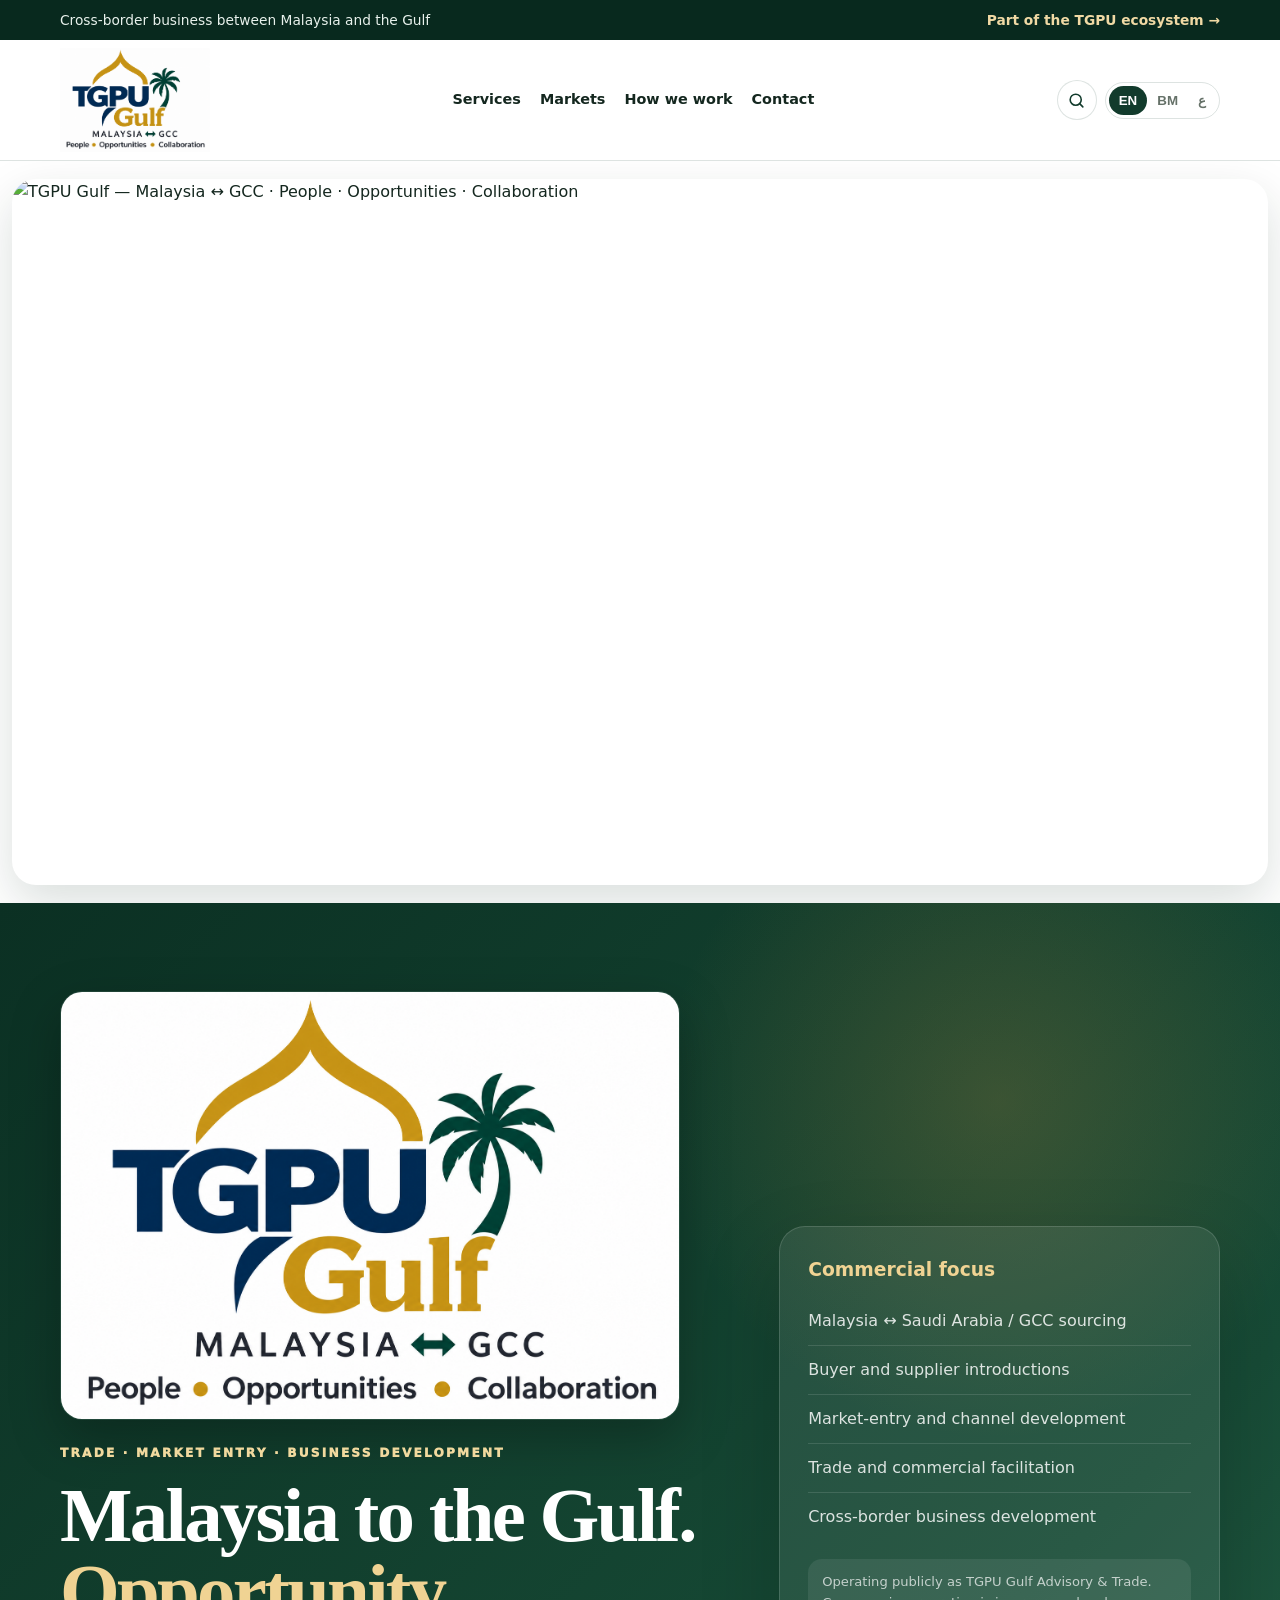
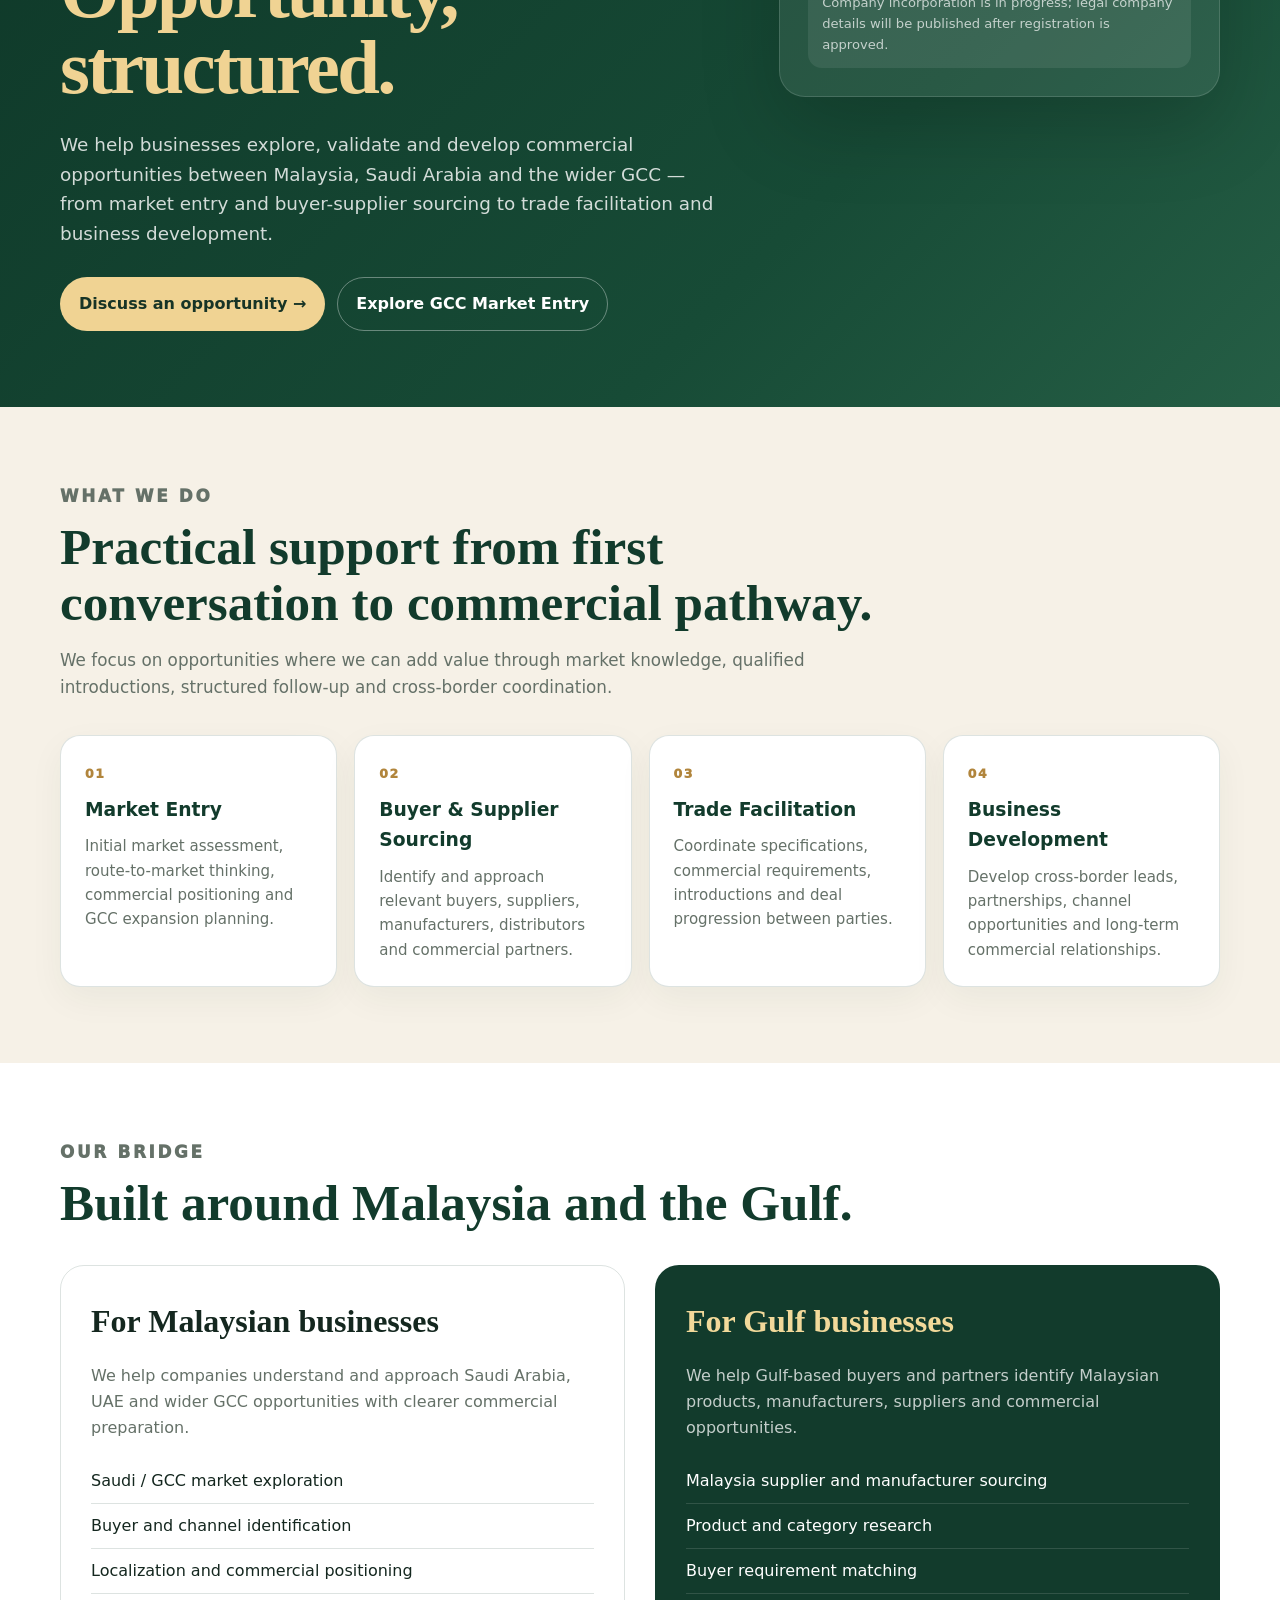
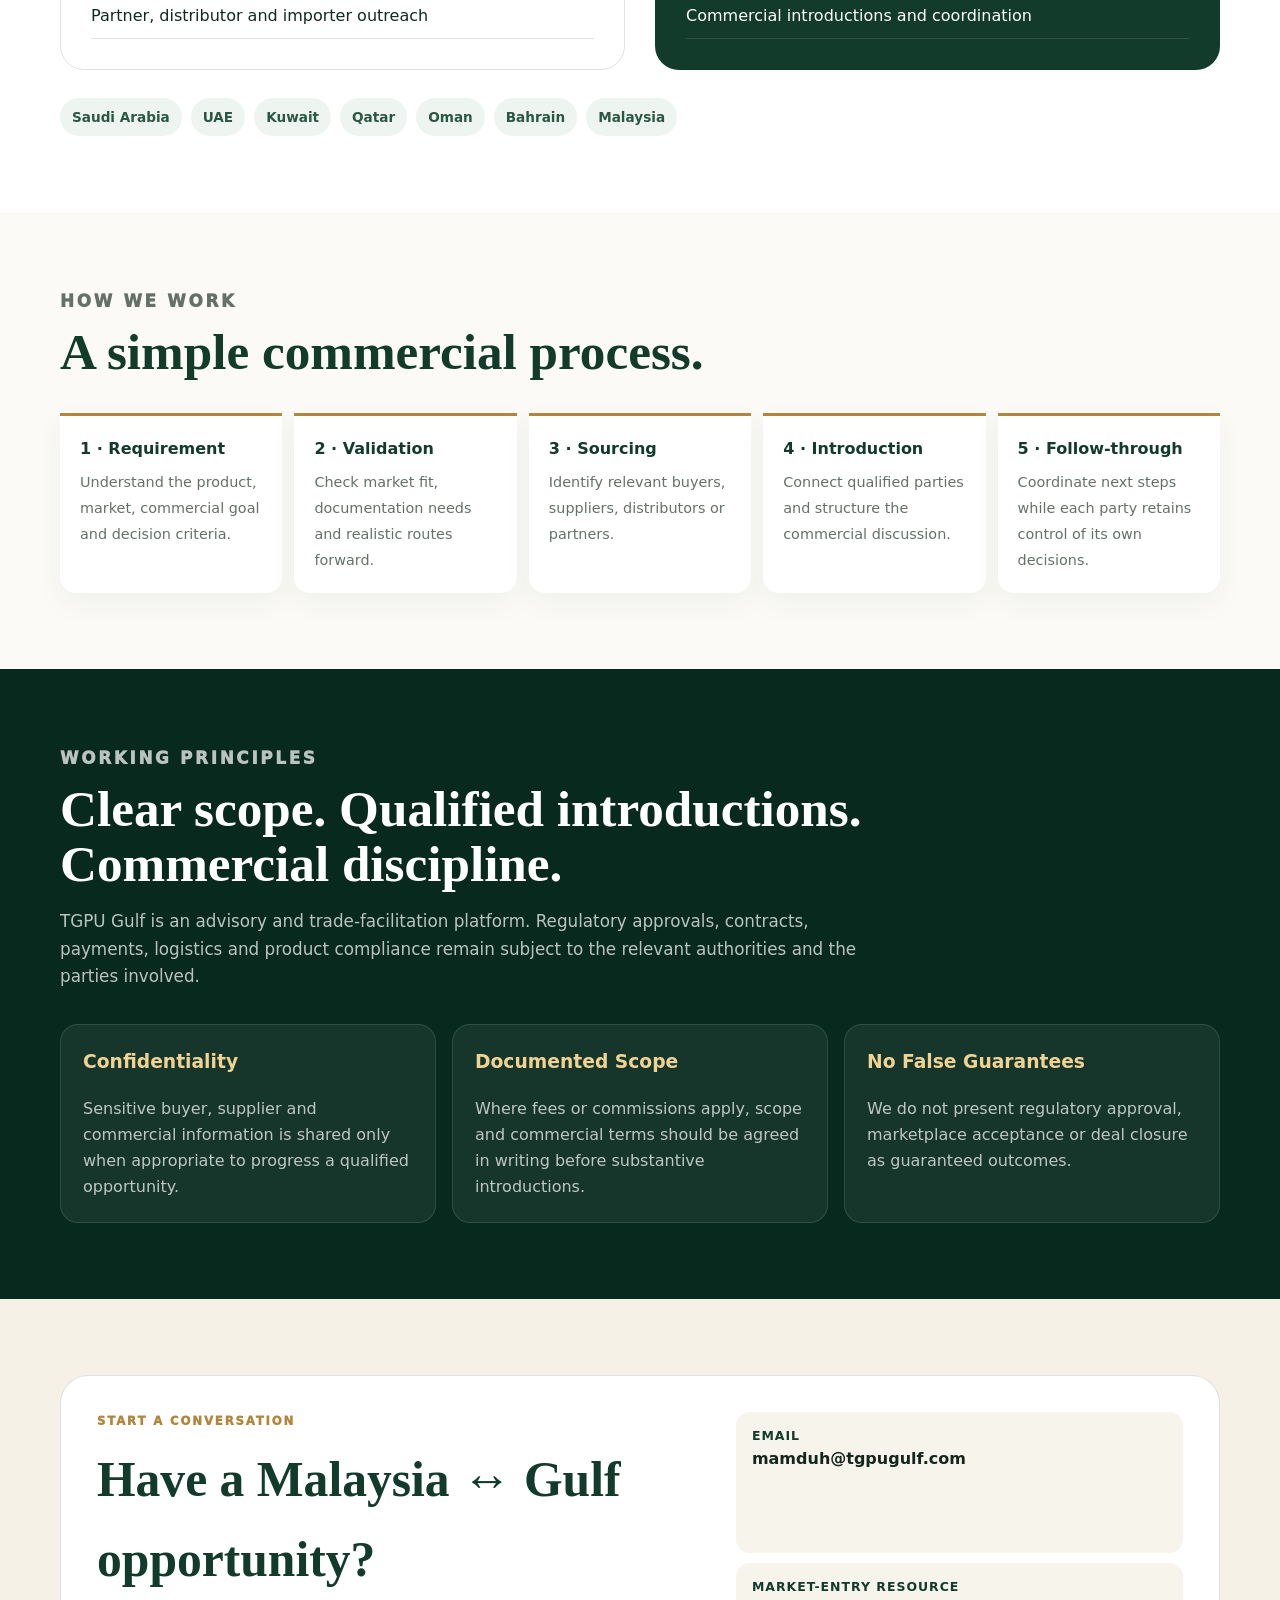
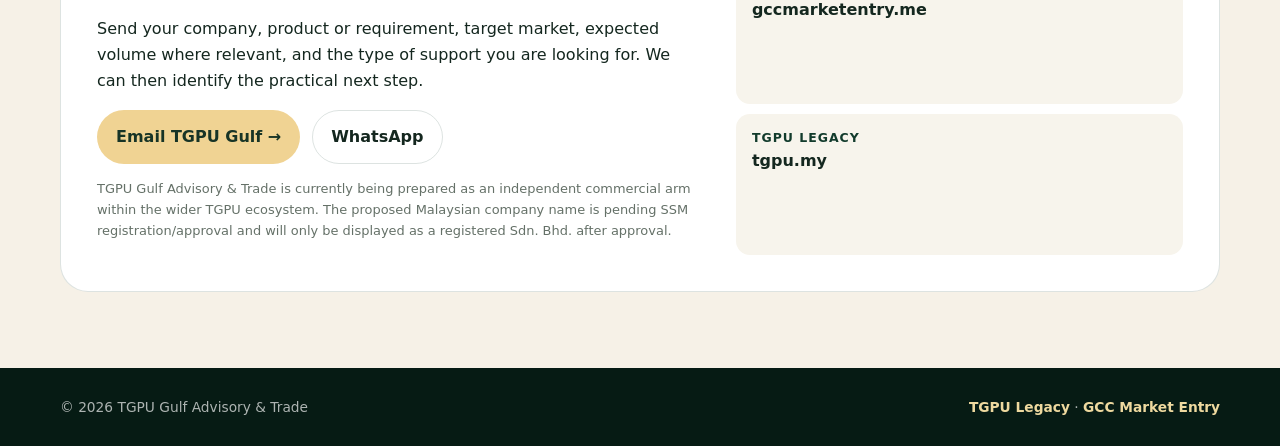
==== commit afd07080: "Show approved high-quality TGPU Gulf banner on homepage" ====
--- a/index.html
+++ b/index.html
@@ -10,14 +10,14 @@
   <meta property="og:description" content="Malaysia ↔ Saudi Arabia & GCC · Trade · Market Entry · Business Development">
   <meta property="og:type" content="website">
   <meta property="og:url" content="https://tgpugulf.com/">
-  <meta property="og:image" content="https://tgpugulf.com/tgpu-gulf/tgpu-gulf-brand.webp?v=20260921-brandfix3">
+  <meta property="og:image" content="https://tgpugulf.com/tgpu-gulf/tgpu-gulf-brand.webp?v=20260922-approved-banner">
   <meta property="og:image:width" content="1200">
-  <meta property="og:image:height" content="630">
+  <meta property="og:image:height" content="675">
   <meta property="og:image:alt" content="TGPU Gulf — Malaysia ↔ GCC · People · Opportunities · Collaboration">
   <meta name="twitter:card" content="summary_large_image">
   <meta name="twitter:title" content="TGPU Gulf Advisory & Trade">
   <meta name="twitter:description" content="Malaysia ↔ Saudi Arabia & GCC · Trade · Market Entry · Business Development">
-  <meta name="twitter:image" content="https://tgpugulf.com/tgpu-gulf/tgpu-gulf-brand.webp?v=20260921-brandfix3">
+  <meta name="twitter:image" content="https://tgpugulf.com/tgpu-gulf/tgpu-gulf-brand.webp?v=20260922-approved-banner">
   <meta name="theme-color" content="#0b3023">
   <link rel="icon" type="image/png" href="tgpu-gulf-approved.png">
   <script type="application/ld+json">{"@context":"https://schema.org","@type":"Organization","name":"TGPU Gulf Advisory & Trade","url":"https://tgpugulf.com/","email":"mamduh@tgpugulf.com","sameAs":["https://tgpu.my/","https://gccmarketentry.me/"],"areaServed":["Malaysia","Saudi Arabia","United Arab Emirates","Kuwait","Qatar","Oman","Bahrain"]}</script>
@@ -27,6 +27,7 @@
     .topbar{background:var(--deep);color:#e8f1ec;font-size:.86rem}.topbar .wrap{display:flex;justify-content:space-between;gap:18px;padding:9px 0}.topbar a{color:#f0d9a4;font-weight:800}
     header{position:sticky;top:0;z-index:30;background:rgba(255,255,255,.96);backdrop-filter:blur(12px);border-bottom:1px solid var(--line)}nav{display:flex;align-items:center;justify-content:space-between;gap:22px;min-height:96px}.brand{display:flex;align-items:center;gap:11px}.brand img{width:220px;height:52px;object-fit:contain;object-position:left center;flex:0 0 220px;display:block}.brand strong{display:block;color:var(--green);font-size:1.03rem}.brand small{display:block;color:var(--muted);font-size:.71rem;letter-spacing:.08em;text-transform:uppercase}.navlinks{display:flex;align-items:center;gap:19px;font-size:.9rem;font-weight:800}.navlinks a:hover{color:var(--gold)}.nav-actions{display:flex;align-items:center;gap:8px}.search-toggle{width:40px;height:40px;display:grid;place-items:center;border:1px solid var(--line);border-radius:50%;background:#fff;color:var(--green);cursor:pointer}.search-toggle:hover,.search-toggle[aria-expanded="true"]{background:var(--green);color:#fff}.search-toggle svg{width:19px;height:19px;fill:none;stroke:currentColor;stroke-width:2;stroke-linecap:round}.lang{display:flex;border:1px solid var(--line);border-radius:999px;padding:3px}.lang button{border:0;background:transparent;padding:7px 10px;border-radius:999px;font-weight:900;color:var(--muted);cursor:pointer}.lang button.active{background:var(--green);color:white}
     .site-search{display:none;background:#fff;border-bottom:1px solid var(--line);box-shadow:0 16px 30px rgba(18,59,44,.08)}.site-search.open{display:block}.search-row{display:flex;align-items:center;gap:10px;padding:14px 0}.search-row input{min-width:0;flex:1;border:1px solid var(--line);border-radius:999px;padding:12px 17px;font:inherit;color:var(--ink);outline:none}.search-row input:focus{border-color:var(--gold);box-shadow:0 0 0 3px rgba(177,133,60,.14)}.search-count{min-width:72px;color:var(--muted);font-size:.82rem;text-align:center}.search-nav,.search-close{height:40px;min-width:40px;border:1px solid var(--line);border-radius:999px;background:#fff;color:var(--green);font-weight:900;cursor:pointer}.search-nav:disabled{opacity:.4;cursor:not-allowed}.search-close{padding:0 14px}mark.site-match{background:#ffe08a;color:#14271f;border-radius:3px;padding:0 1px}.site-match.active-match{background:#f2a900;outline:2px solid rgba(18,59,44,.4)}
+    .approved-hero-banner{padding:18px 0;background:#fff}.approved-hero-banner .banner-wrap{width:min(1500px,calc(100% - 24px));margin:auto}.approved-hero-banner img{display:block;width:100%;height:auto;aspect-ratio:16/9;object-fit:cover;border-radius:24px;box-shadow:0 18px 48px rgba(8,41,30,.15)}
     .hero{background:radial-gradient(circle at 78% 18%,rgba(177,133,60,.25),transparent 25%),linear-gradient(135deg,#0b3023,#174b36 72%,#255e45);color:#fff;padding:88px 0 76px}.hero-grid{display:grid;grid-template-columns:1.2fr .8fr;gap:58px;align-items:center}.kicker{font-size:.76rem;font-weight:950;letter-spacing:.18em;text-transform:uppercase;color:#f1d99e;margin:0 0 14px}.hero-brand-logo{width:min(620px,100%);max-width:620px;height:auto;display:block;margin:0 0 24px;border-radius:22px;border:1px solid rgba(255,255,255,.08);box-shadow:0 18px 50px rgba(0,0,0,.26)}.hero h1{margin:0;font-family:Georgia,"Times New Roman",serif;font-size:clamp(2.8rem,6vw,5.5rem);line-height:.99;letter-spacing:-.035em}.hero h1 span{display:block;color:#f0d393}.lead{max-width:730px;font-size:1.15rem;color:rgba(255,255,255,.81);margin:24px 0 28px}.actions{display:flex;gap:12px;flex-wrap:wrap}.btn{display:inline-flex;align-items:center;justify-content:center;padding:13px 18px;border-radius:999px;font-weight:900;border:1px solid transparent}.btn-primary{background:#f0d393;color:#173426}.btn-secondary{border-color:rgba(255,255,255,.36);color:white}.hero-card{padding:28px;border:1px solid rgba(255,255,255,.14);border-radius:26px;background:rgba(255,255,255,.08);box-shadow:0 30px 80px rgba(0,0,0,.18)}.hero-card h3{margin:0 0 12px;color:#f0d393}.hero-card ul{list-style:none;padding:0;margin:0}.hero-card li{padding:11px 0;border-bottom:1px solid rgba(255,255,255,.12);color:rgba(255,255,255,.84)}.hero-card li:last-child{border-bottom:0}.status{margin-top:18px;padding:12px 14px;border-radius:14px;background:rgba(255,255,255,.08);font-size:.82rem;color:rgba(255,255,255,.7)}
     section{padding:76px 0}.section-head{max-width:820px;margin-bottom:34px}.eyebrow{font-size:.73rem;font-weight:950;letter-spacing:.16em;text-transform:uppercase;color:var(--gold);margin:0 0 9px}.section-head h2{margin:0;color:var(--green);font-family:Georgia,"Times New Roman",serif;font-size:clamp(2rem,4vw,3.45rem);line-height:1.08}.section-head p{color:var(--muted);font-size:1.05rem}.services{background:var(--sand)}.grid4{display:grid;grid-template-columns:repeat(4,1fr);gap:17px}.card{padding:24px;border:1px solid var(--line);border-radius:20px;background:white;box-shadow:0 12px 35px rgba(18,59,44,.05)}.card .num{font-weight:950;color:var(--gold);font-size:.78rem;letter-spacing:.12em}.card h3{color:var(--green);margin:9px 0}.card p{margin:0;color:var(--muted);font-size:.94rem}
     .bridge{display:grid;grid-template-columns:1fr 1fr;gap:30px}.panel{padding:30px;border:1px solid var(--line);border-radius:24px}.panel.dark{background:var(--green);color:white}.panel h3{font-family:Georgia,"Times New Roman",serif;font-size:2rem;margin:0 0 13px}.panel.dark h3{color:#f2d99a}.panel p{color:var(--muted)}.panel.dark p{color:rgba(255,255,255,.75)}.list{list-style:none;padding:0;margin:18px 0 0}.list li{padding:9px 0;border-bottom:1px solid var(--line)}.dark .list li{border-color:rgba(255,255,255,.13)}
@@ -36,13 +37,14 @@
     footer{padding:28px 0;background:#061b14;color:rgba(255,255,255,.67);font-size:.86rem}footer .wrap{display:flex;justify-content:space-between;gap:20px;align-items:center}footer a{color:#eed99f;font-weight:800}
     [dir="rtl"] .hero-grid,[dir="rtl"] .bridge,[dir="rtl"] .contactbox{direction:rtl;text-align:right}
     @media(max-width:950px){.navlinks{display:none}.hero-grid,.bridge,.contactbox{grid-template-columns:1fr}.grid4{grid-template-columns:repeat(2,1fr)}.steps{grid-template-columns:repeat(2,1fr)}.trustgrid{grid-template-columns:1fr}}
-    @media(max-width:620px){.hero-brand-logo{width:min(100%,420px);margin-bottom:18px}.brand img{width:170px;height:42px;flex-basis:170px}nav{min-height:82px}.topbar .wrap{flex-direction:column;gap:2px}.hero{padding:66px 0 56px}.grid4,.steps{grid-template-columns:1fr}section{padding:58px 0}.brand small{display:none}.brand strong{font-size:.88rem}.search-row{flex-wrap:wrap}.search-row input{flex-basis:100%}.search-count{margin-inline-start:auto}footer .wrap{flex-direction:column;align-items:flex-start}}
+    @media(max-width:620px){.approved-hero-banner{padding:10px 0}.approved-hero-banner .banner-wrap{width:calc(100% - 12px)}.approved-hero-banner img{border-radius:16px}.hero-brand-logo{width:min(100%,420px);margin-bottom:18px}.brand img{width:170px;height:42px;flex-basis:170px}nav{min-height:82px}.topbar .wrap{flex-direction:column;gap:2px}.hero{padding:66px 0 56px}.grid4,.steps{grid-template-columns:1fr}section{padding:58px 0}.brand small{display:none}.brand strong{font-size:.88rem}.search-row{flex-wrap:wrap}.search-row input{flex-basis:100%}.search-count{margin-inline-start:auto}footer .wrap{flex-direction:column;align-items:flex-start}}
   </style>
 <style id="approved-logo-sizing">.brand img{width:150px;height:auto;flex:0 0 150px;max-width:32vw;object-fit:contain}header nav{padding-block:8px}@media(max-width:620px){.brand img{width:115px;height:auto;flex-basis:115px}}</style></head>
 <body>
 <div class="topbar"><div class="wrap"><span data-i18n="top">Cross-border business between Malaysia and the Gulf</span><a href="https://tgpu.my/" target="_blank" rel="noopener" data-i18n="legacy">Part of the TGPU ecosystem →</a></div></div>
 <header><div class="wrap"><nav><a class="brand" href="#top" aria-label="TGPU Gulf home"><img src="tgpu-gulf-approved.png" alt="TGPU Gulf — Malaysia ↔ GCC"></a><div class="navlinks"><a href="#services" data-i18n="navServices">Services</a><a href="#markets" data-i18n="navMarkets">Markets</a><a href="#process" data-i18n="navProcess">How we work</a><a href="#contact" data-i18n="navContact">Contact</a></div><div class="nav-actions"><button class="search-toggle" type="button" aria-expanded="false" aria-controls="site-search" data-i18n-aria="searchOpen" aria-label="Search this page"><svg viewBox="0 0 24 24" aria-hidden="true"><circle cx="11" cy="11" r="7"></circle><path d="m20 20-4-4"></path></svg></button><div class="lang"><button data-lang="en" class="active">EN</button><button data-lang="ms">BM</button><button data-lang="ar">ع</button></div></div></nav></div><div class="site-search" id="site-search"><div class="wrap search-row" role="search"><input id="site-search-input" type="search" autocomplete="off" data-i18n-placeholder="searchPlaceholder" placeholder="Search this page…"><span class="search-count" id="search-count" aria-live="polite"></span><button class="search-nav" id="search-prev" type="button" data-i18n-aria="searchPrev" aria-label="Previous result">↑</button><button class="search-nav" id="search-next" type="button" data-i18n-aria="searchNext" aria-label="Next result">↓</button><button class="search-close" id="search-close" type="button" data-i18n="searchClose">Close</button></div></div></header>
 <main id="top">
+<section class="approved-hero-banner" aria-label="TGPU Gulf approved banner"><div class="banner-wrap"><img src="tgpu-gulf-brand.webp?v=20260922-approved-banner" width="1200" height="675" alt="TGPU Gulf — Malaysia ↔ GCC · People · Opportunities · Collaboration" fetchpriority="high" decoding="async"></div></section>
 <section class="hero"><div class="wrap hero-grid"><div><img class="hero-brand-logo" src="tgpu-gulf-approved.png" alt="TGPU Gulf — Malaysia ↔ GCC · People · Opportunities · Collaboration"><p class="kicker" data-i18n="heroKicker">Trade · Market Entry · Business Development</p><h1 data-i18n-html="heroTitle">Malaysia to the Gulf.<span>Opportunity, structured.</span></h1><p class="lead" data-i18n="heroLead">We help businesses explore, validate and develop commercial opportunities between Malaysia, Saudi Arabia and the wider GCC — from market entry and buyer-supplier sourcing to trade facilitation and business development.</p><div class="actions"><a class="btn btn-primary" href="#contact" data-i18n="heroCta">Discuss an opportunity →</a><a class="btn btn-secondary" href="https://gccmarketentry.me/" target="_blank" rel="noopener" data-i18n="guideCta">Explore GCC Market Entry</a></div></div><aside class="hero-card"><h3 data-i18n="focusTitle">Commercial focus</h3><ul><li data-i18n="focus1">Malaysia ↔ Saudi Arabia / GCC sourcing</li><li data-i18n="focus2">Buyer and supplier introductions</li><li data-i18n="focus3">Market-entry and channel development</li><li data-i18n="focus4">Trade and commercial facilitation</li><li data-i18n="focus5">Cross-border business development</li></ul><div class="status" data-i18n="status">Operating publicly as TGPU Gulf Advisory & Trade. Company incorporation is in progress; legal company details will be published after registration is approved.</div></aside></div></section>
 <section id="services" class="services"><div class="wrap"><div class="section-head"><p class="eyebrow" data-i18n="servicesEye">What we do</p><h2 data-i18n="servicesTitle">Practical support from first conversation to commercial pathway.</h2><p data-i18n="servicesIntro">We focus on opportunities where we can add value through market knowledge, qualified introductions, structured follow-up and cross-border coordination.</p></div><div class="grid4"><article class="card"><span class="num">01</span><h3 data-i18n="s1t">Market Entry</h3><p data-i18n="s1p">Initial market assessment, route-to-market thinking, commercial positioning and GCC expansion planning.</p></article><article class="card"><span class="num">02</span><h3 data-i18n="s2t">Buyer & Supplier Sourcing</h3><p data-i18n="s2p">Identify and approach relevant buyers, suppliers, manufacturers, distributors and commercial partners.</p></article><article class="card"><span class="num">03</span><h3 data-i18n="s3t">Trade Facilitation</h3><p data-i18n="s3p">Coordinate specifications, commercial requirements, introductions and deal progression between parties.</p></article><article class="card"><span class="num">04</span><h3 data-i18n="s4t">Business Development</h3><p data-i18n="s4p">Develop cross-border leads, partnerships, channel opportunities and long-term commercial relationships.</p></article></div></div></section>
 <section id="markets"><div class="wrap"><div class="section-head"><p class="eyebrow" data-i18n="marketsEye">Our bridge</p><h2 data-i18n="marketsTitle">Built around Malaysia and the Gulf.</h2></div><div class="bridge"><div class="panel"><h3 data-i18n="malaysiaTitle">For Malaysian businesses</h3><p data-i18n="malaysiaP">We help companies understand and approach Saudi Arabia, UAE and wider GCC opportunities with clearer commercial preparation.</p><ul class="list"><li data-i18n="m1">Saudi / GCC market exploration</li><li data-i18n="m2">Buyer and channel identification</li><li data-i18n="m3">Localization and commercial positioning</li><li data-i18n="m4">Partner, distributor and importer outreach</li></ul></div><div class="panel dark"><h3 data-i18n="gulfTitle">For Gulf businesses</h3><p data-i18n="gulfP">We help Gulf-based buyers and partners identify Malaysian products, manufacturers, suppliers and commercial opportunities.</p><ul class="list"><li data-i18n="g1">Malaysia supplier and manufacturer sourcing</li><li data-i18n="g2">Product and category research</li><li data-i18n="g3">Buyer requirement matching</li><li data-i18n="g4">Commercial introductions and coordination</li></ul></div></div><div style="margin-top:28px" class="markets"><span class="chip">Saudi Arabia</span><span class="chip">UAE</span><span class="chip">Kuwait</span><span class="chip">Qatar</span><span class="chip">Oman</span><span class="chip">Bahrain</span><span class="chip">Malaysia</span></div></div></section>
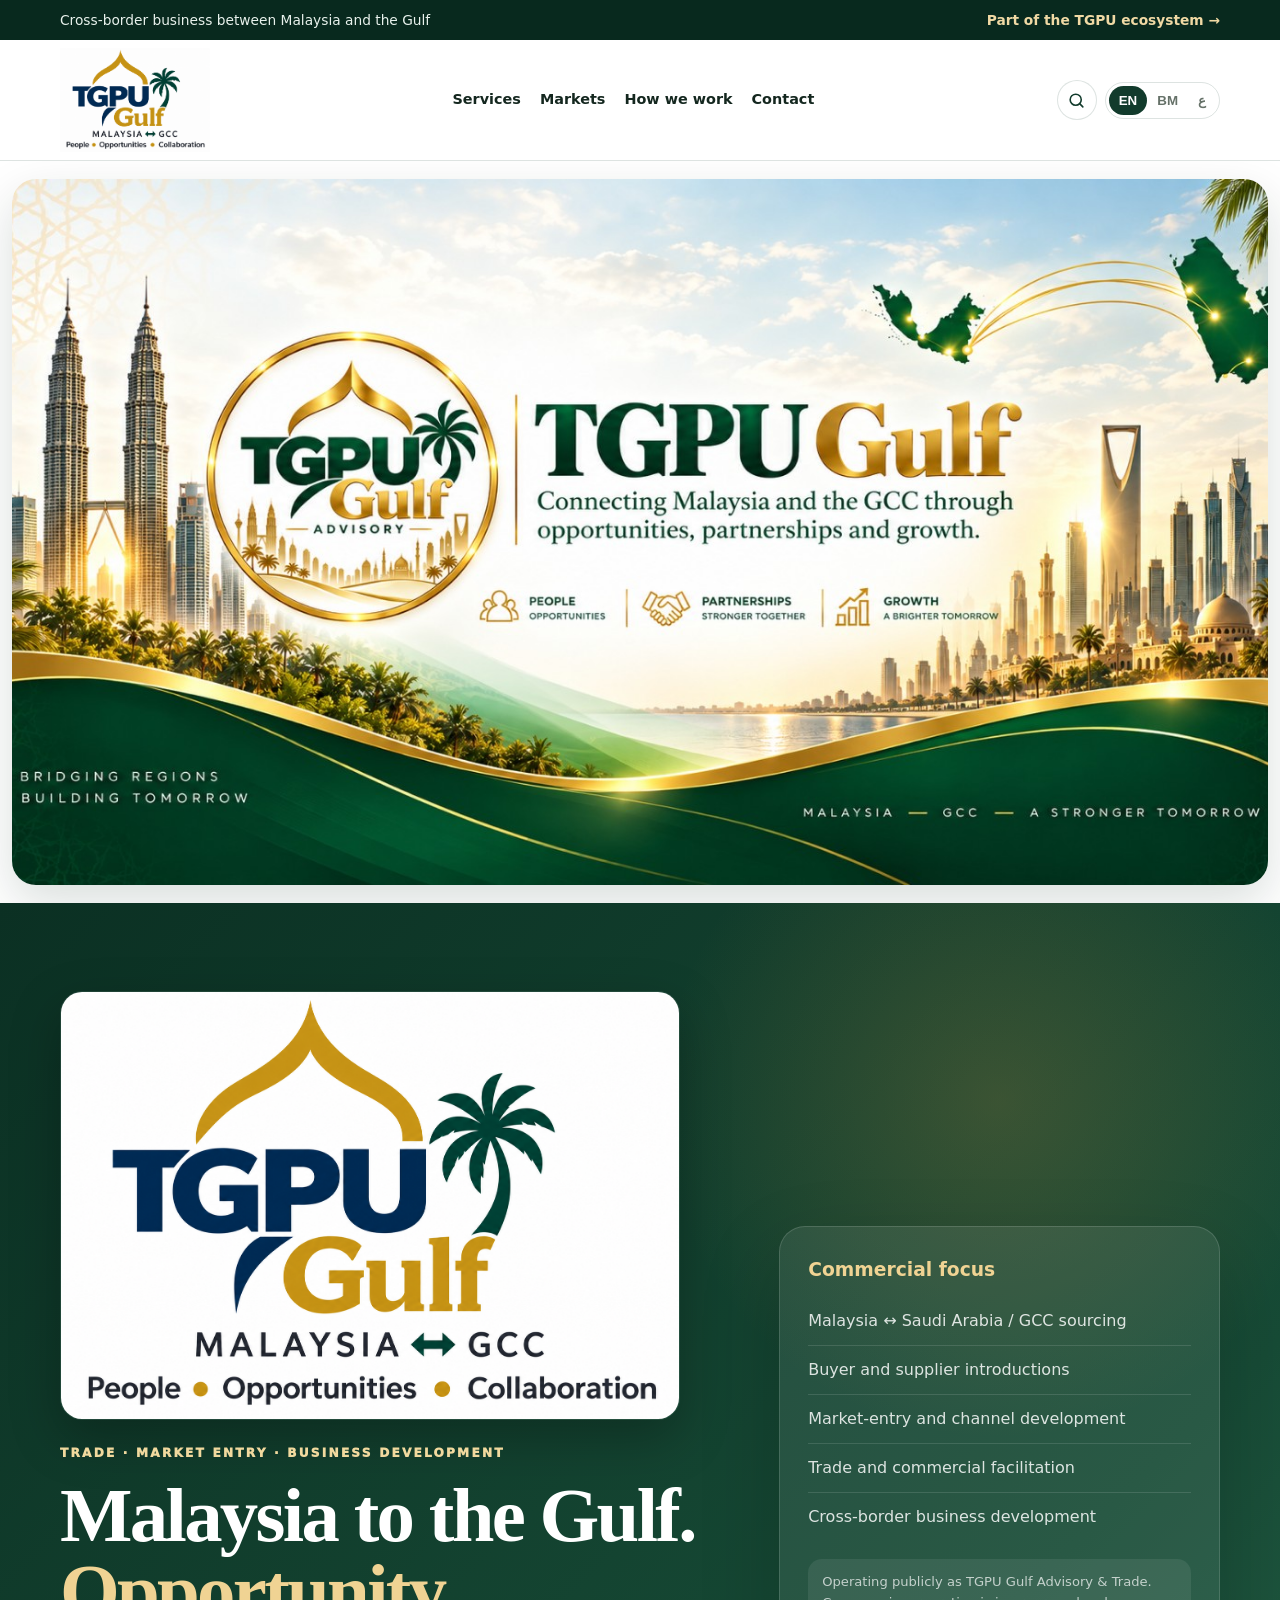
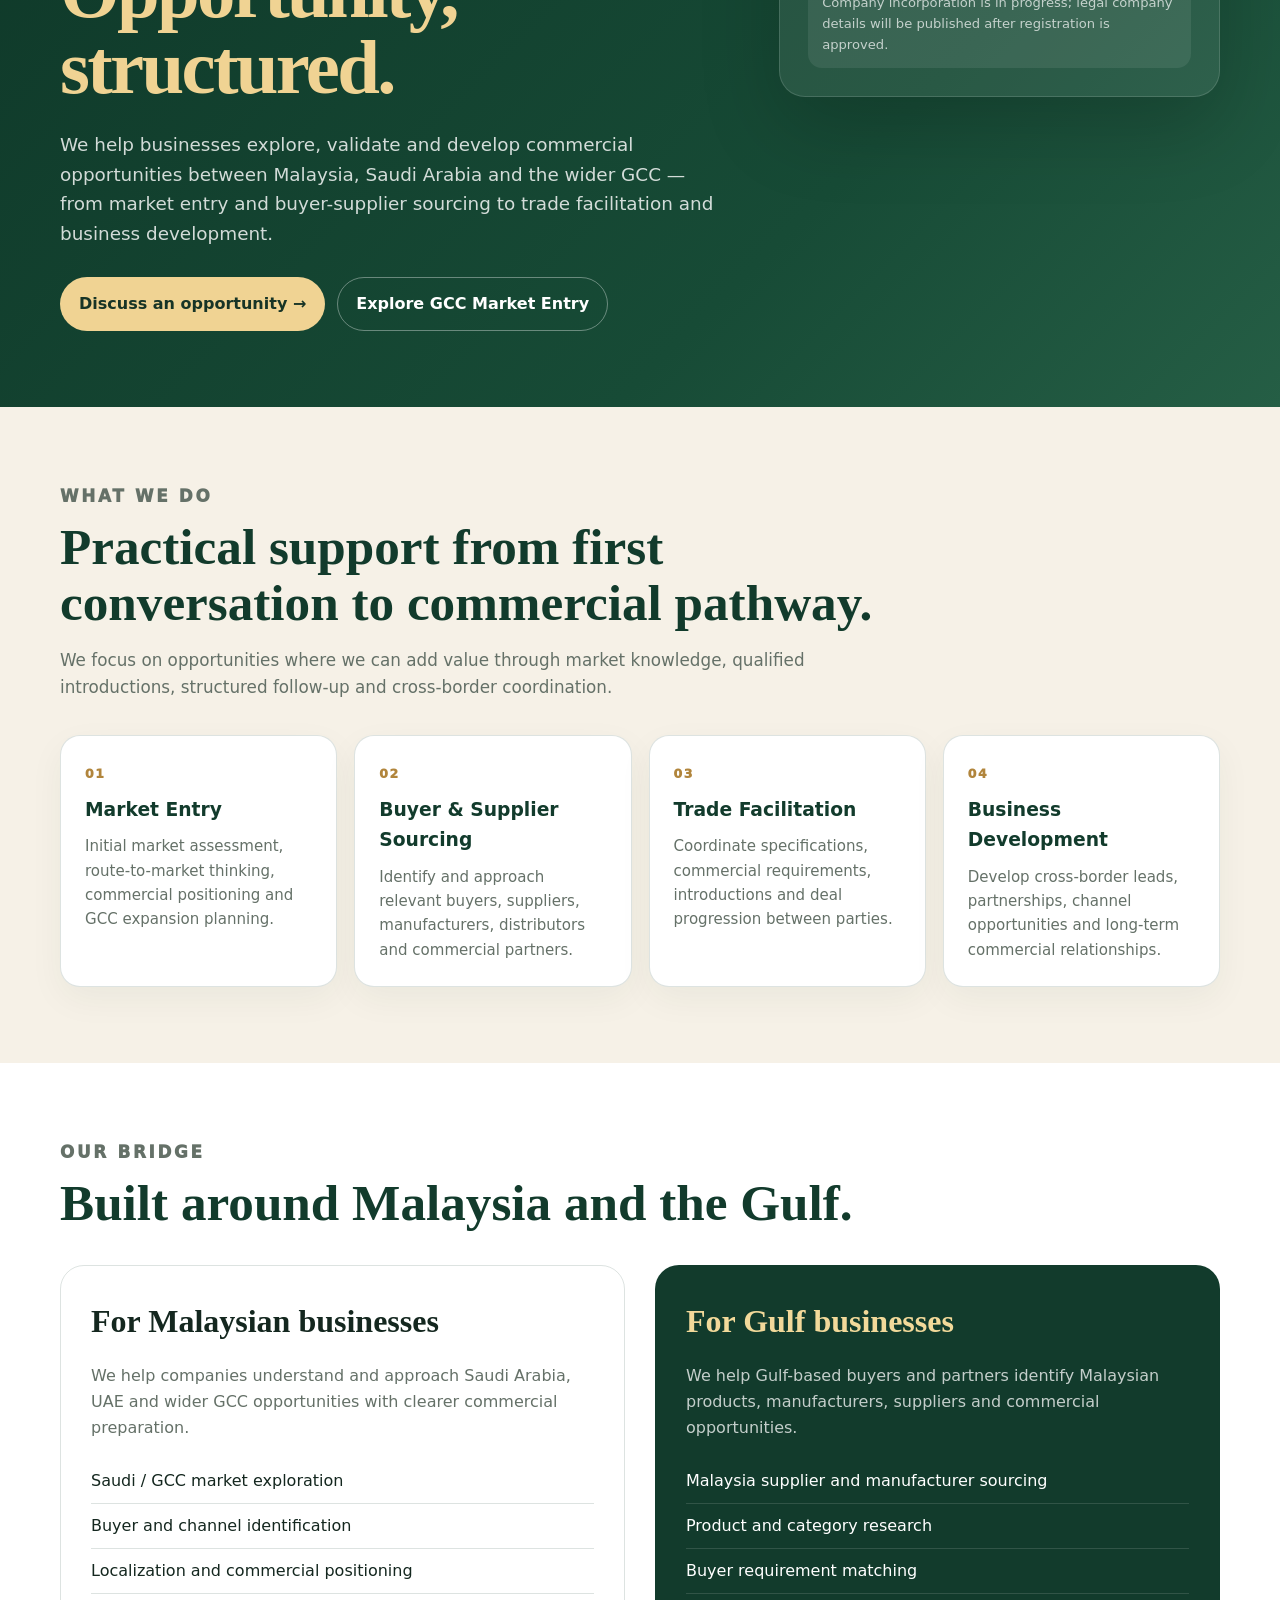
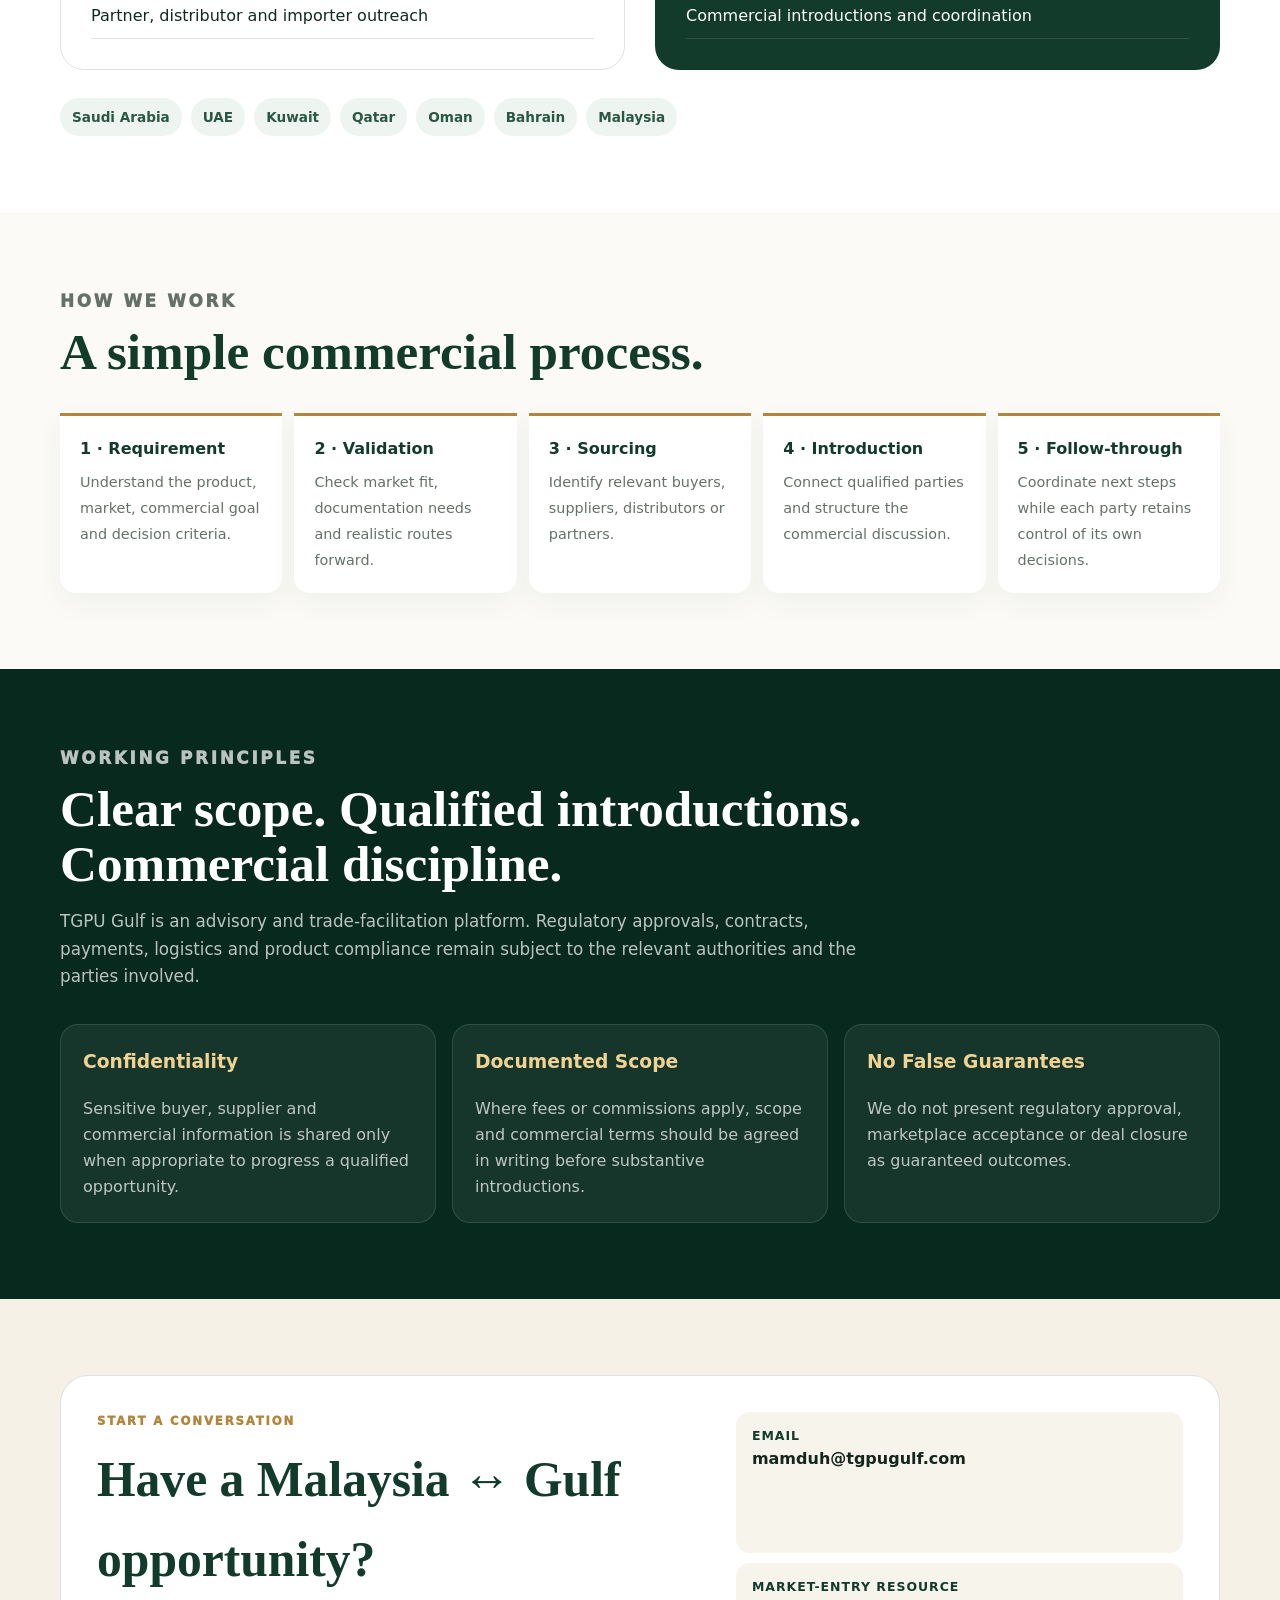
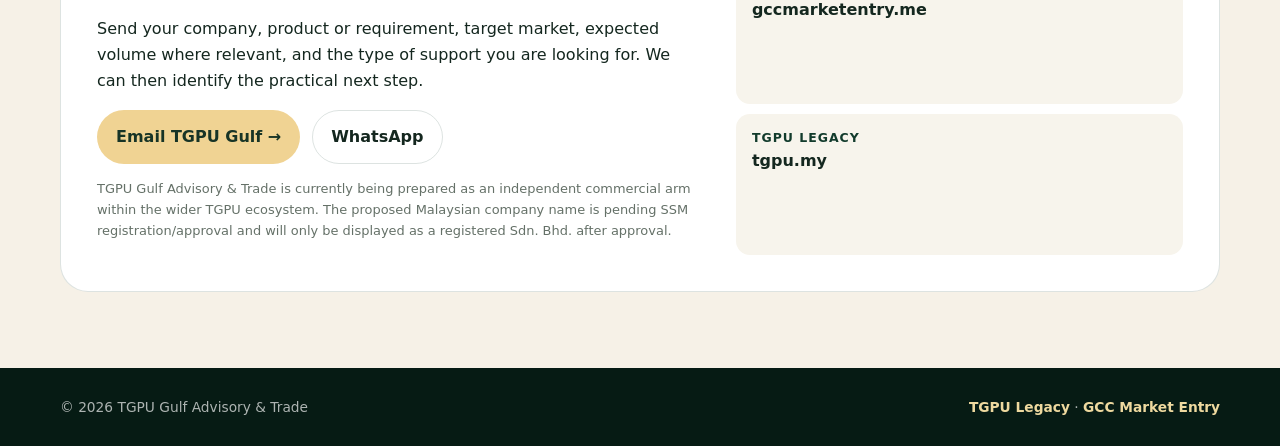
==== commit 9747a3c1: "Update hero and social sharing banner" ====
--- a/index.html
+++ b/index.html
@@ -10,14 +10,14 @@
   <meta property="og:description" content="Malaysia ↔ Saudi Arabia & GCC · Trade · Market Entry · Business Development">
   <meta property="og:type" content="website">
   <meta property="og:url" content="https://tgpugulf.com/">
-  <meta property="og:image" content="https://tgpugulf.com/tgpu-gulf/tgpu-gulf-brand.webp?v=20260922-approved-banner">
+  <meta property="og:image" content="https://tgpugulf.com/tgpu-gulf-hero-social-20260923.png?v=20260923-banner">
   <meta property="og:image:width" content="1200">
   <meta property="og:image:height" content="675">
   <meta property="og:image:alt" content="TGPU Gulf — Malaysia ↔ GCC · People · Opportunities · Collaboration">
   <meta name="twitter:card" content="summary_large_image">
   <meta name="twitter:title" content="TGPU Gulf Advisory & Trade">
   <meta name="twitter:description" content="Malaysia ↔ Saudi Arabia & GCC · Trade · Market Entry · Business Development">
-  <meta name="twitter:image" content="https://tgpugulf.com/tgpu-gulf/tgpu-gulf-brand.webp?v=20260922-approved-banner">
+  <meta name="twitter:image" content="https://tgpugulf.com/tgpu-gulf-hero-social-20260923.png?v=20260923-banner">
   <meta name="theme-color" content="#0b3023">
   <link rel="icon" type="image/png" href="tgpu-gulf-approved.png">
   <script type="application/ld+json">{"@context":"https://schema.org","@type":"Organization","name":"TGPU Gulf Advisory & Trade","url":"https://tgpugulf.com/","email":"mamduh@tgpugulf.com","sameAs":["https://tgpu.my/","https://gccmarketentry.me/"],"areaServed":["Malaysia","Saudi Arabia","United Arab Emirates","Kuwait","Qatar","Oman","Bahrain"]}</script>
@@ -44,7 +44,7 @@
 <div class="topbar"><div class="wrap"><span data-i18n="top">Cross-border business between Malaysia and the Gulf</span><a href="https://tgpu.my/" target="_blank" rel="noopener" data-i18n="legacy">Part of the TGPU ecosystem →</a></div></div>
 <header><div class="wrap"><nav><a class="brand" href="#top" aria-label="TGPU Gulf home"><img src="tgpu-gulf-approved.png" alt="TGPU Gulf — Malaysia ↔ GCC"></a><div class="navlinks"><a href="#services" data-i18n="navServices">Services</a><a href="#markets" data-i18n="navMarkets">Markets</a><a href="#process" data-i18n="navProcess">How we work</a><a href="#contact" data-i18n="navContact">Contact</a></div><div class="nav-actions"><button class="search-toggle" type="button" aria-expanded="false" aria-controls="site-search" data-i18n-aria="searchOpen" aria-label="Search this page"><svg viewBox="0 0 24 24" aria-hidden="true"><circle cx="11" cy="11" r="7"></circle><path d="m20 20-4-4"></path></svg></button><div class="lang"><button data-lang="en" class="active">EN</button><button data-lang="ms">BM</button><button data-lang="ar">ع</button></div></div></nav></div><div class="site-search" id="site-search"><div class="wrap search-row" role="search"><input id="site-search-input" type="search" autocomplete="off" data-i18n-placeholder="searchPlaceholder" placeholder="Search this page…"><span class="search-count" id="search-count" aria-live="polite"></span><button class="search-nav" id="search-prev" type="button" data-i18n-aria="searchPrev" aria-label="Previous result">↑</button><button class="search-nav" id="search-next" type="button" data-i18n-aria="searchNext" aria-label="Next result">↓</button><button class="search-close" id="search-close" type="button" data-i18n="searchClose">Close</button></div></div></header>
 <main id="top">
-<section class="approved-hero-banner" aria-label="TGPU Gulf approved banner"><div class="banner-wrap"><img src="tgpu-gulf-brand.webp?v=20260922-approved-banner" width="1200" height="675" alt="TGPU Gulf — Malaysia ↔ GCC · People · Opportunities · Collaboration" fetchpriority="high" decoding="async"></div></section>
+<section class="approved-hero-banner" aria-label="TGPU Gulf approved banner"><div class="banner-wrap"><img src="tgpu-gulf-hero-social-20260923.png?v=20260923-banner" width="1536" height="768" alt="TGPU Gulf — Malaysia ↔ GCC · People · Opportunities · Collaboration" fetchpriority="high" decoding="async"></div></section>
 <section class="hero"><div class="wrap hero-grid"><div><img class="hero-brand-logo" src="tgpu-gulf-approved.png" alt="TGPU Gulf — Malaysia ↔ GCC · People · Opportunities · Collaboration"><p class="kicker" data-i18n="heroKicker">Trade · Market Entry · Business Development</p><h1 data-i18n-html="heroTitle">Malaysia to the Gulf.<span>Opportunity, structured.</span></h1><p class="lead" data-i18n="heroLead">We help businesses explore, validate and develop commercial opportunities between Malaysia, Saudi Arabia and the wider GCC — from market entry and buyer-supplier sourcing to trade facilitation and business development.</p><div class="actions"><a class="btn btn-primary" href="#contact" data-i18n="heroCta">Discuss an opportunity →</a><a class="btn btn-secondary" href="https://gccmarketentry.me/" target="_blank" rel="noopener" data-i18n="guideCta">Explore GCC Market Entry</a></div></div><aside class="hero-card"><h3 data-i18n="focusTitle">Commercial focus</h3><ul><li data-i18n="focus1">Malaysia ↔ Saudi Arabia / GCC sourcing</li><li data-i18n="focus2">Buyer and supplier introductions</li><li data-i18n="focus3">Market-entry and channel development</li><li data-i18n="focus4">Trade and commercial facilitation</li><li data-i18n="focus5">Cross-border business development</li></ul><div class="status" data-i18n="status">Operating publicly as TGPU Gulf Advisory & Trade. Company incorporation is in progress; legal company details will be published after registration is approved.</div></aside></div></section>
 <section id="services" class="services"><div class="wrap"><div class="section-head"><p class="eyebrow" data-i18n="servicesEye">What we do</p><h2 data-i18n="servicesTitle">Practical support from first conversation to commercial pathway.</h2><p data-i18n="servicesIntro">We focus on opportunities where we can add value through market knowledge, qualified introductions, structured follow-up and cross-border coordination.</p></div><div class="grid4"><article class="card"><span class="num">01</span><h3 data-i18n="s1t">Market Entry</h3><p data-i18n="s1p">Initial market assessment, route-to-market thinking, commercial positioning and GCC expansion planning.</p></article><article class="card"><span class="num">02</span><h3 data-i18n="s2t">Buyer & Supplier Sourcing</h3><p data-i18n="s2p">Identify and approach relevant buyers, suppliers, manufacturers, distributors and commercial partners.</p></article><article class="card"><span class="num">03</span><h3 data-i18n="s3t">Trade Facilitation</h3><p data-i18n="s3p">Coordinate specifications, commercial requirements, introductions and deal progression between parties.</p></article><article class="card"><span class="num">04</span><h3 data-i18n="s4t">Business Development</h3><p data-i18n="s4p">Develop cross-border leads, partnerships, channel opportunities and long-term commercial relationships.</p></article></div></div></section>
 <section id="markets"><div class="wrap"><div class="section-head"><p class="eyebrow" data-i18n="marketsEye">Our bridge</p><h2 data-i18n="marketsTitle">Built around Malaysia and the Gulf.</h2></div><div class="bridge"><div class="panel"><h3 data-i18n="malaysiaTitle">For Malaysian businesses</h3><p data-i18n="malaysiaP">We help companies understand and approach Saudi Arabia, UAE and wider GCC opportunities with clearer commercial preparation.</p><ul class="list"><li data-i18n="m1">Saudi / GCC market exploration</li><li data-i18n="m2">Buyer and channel identification</li><li data-i18n="m3">Localization and commercial positioning</li><li data-i18n="m4">Partner, distributor and importer outreach</li></ul></div><div class="panel dark"><h3 data-i18n="gulfTitle">For Gulf businesses</h3><p data-i18n="gulfP">We help Gulf-based buyers and partners identify Malaysian products, manufacturers, suppliers and commercial opportunities.</p><ul class="list"><li data-i18n="g1">Malaysia supplier and manufacturer sourcing</li><li data-i18n="g2">Product and category research</li><li data-i18n="g3">Buyer requirement matching</li><li data-i18n="g4">Commercial introductions and coordination</li></ul></div></div><div style="margin-top:28px" class="markets"><span class="chip">Saudi Arabia</span><span class="chip">UAE</span><span class="chip">Kuwait</span><span class="chip">Qatar</span><span class="chip">Oman</span><span class="chip">Bahrain</span><span class="chip">Malaysia</span></div></div></section>
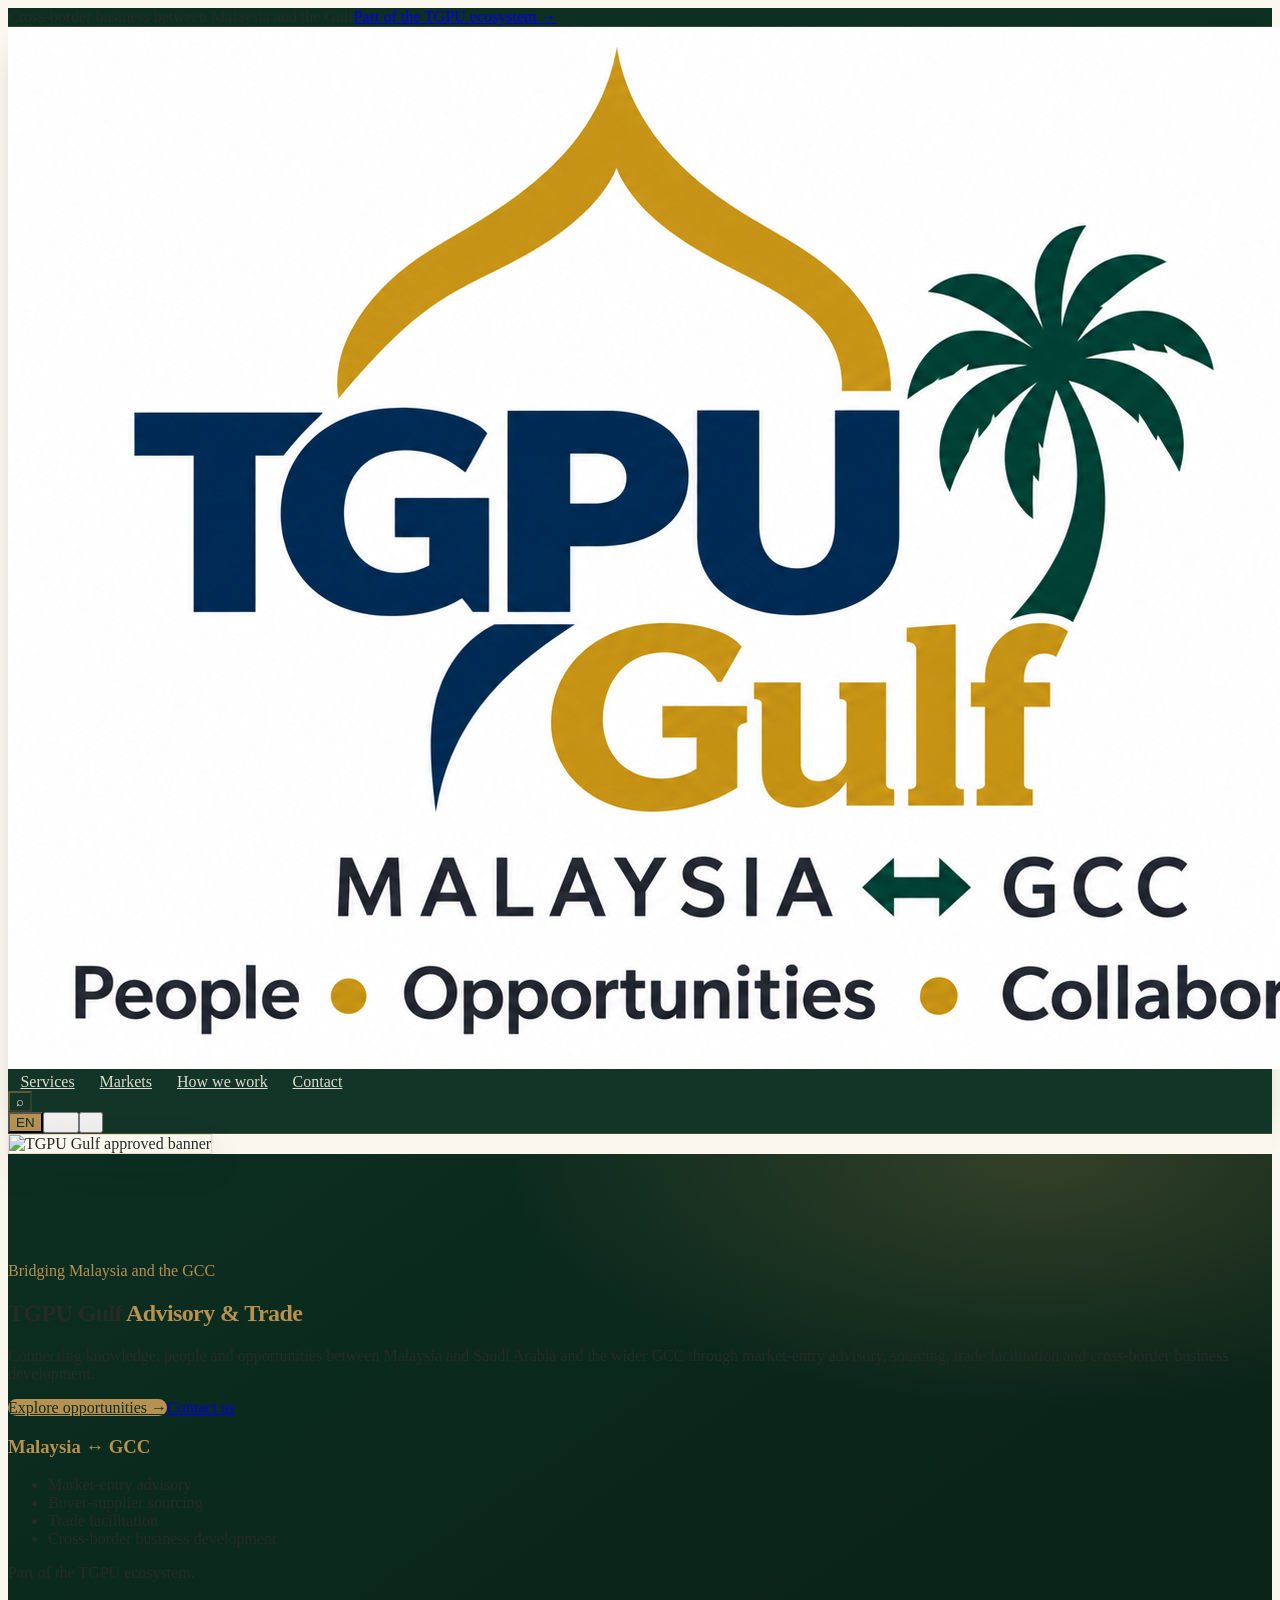
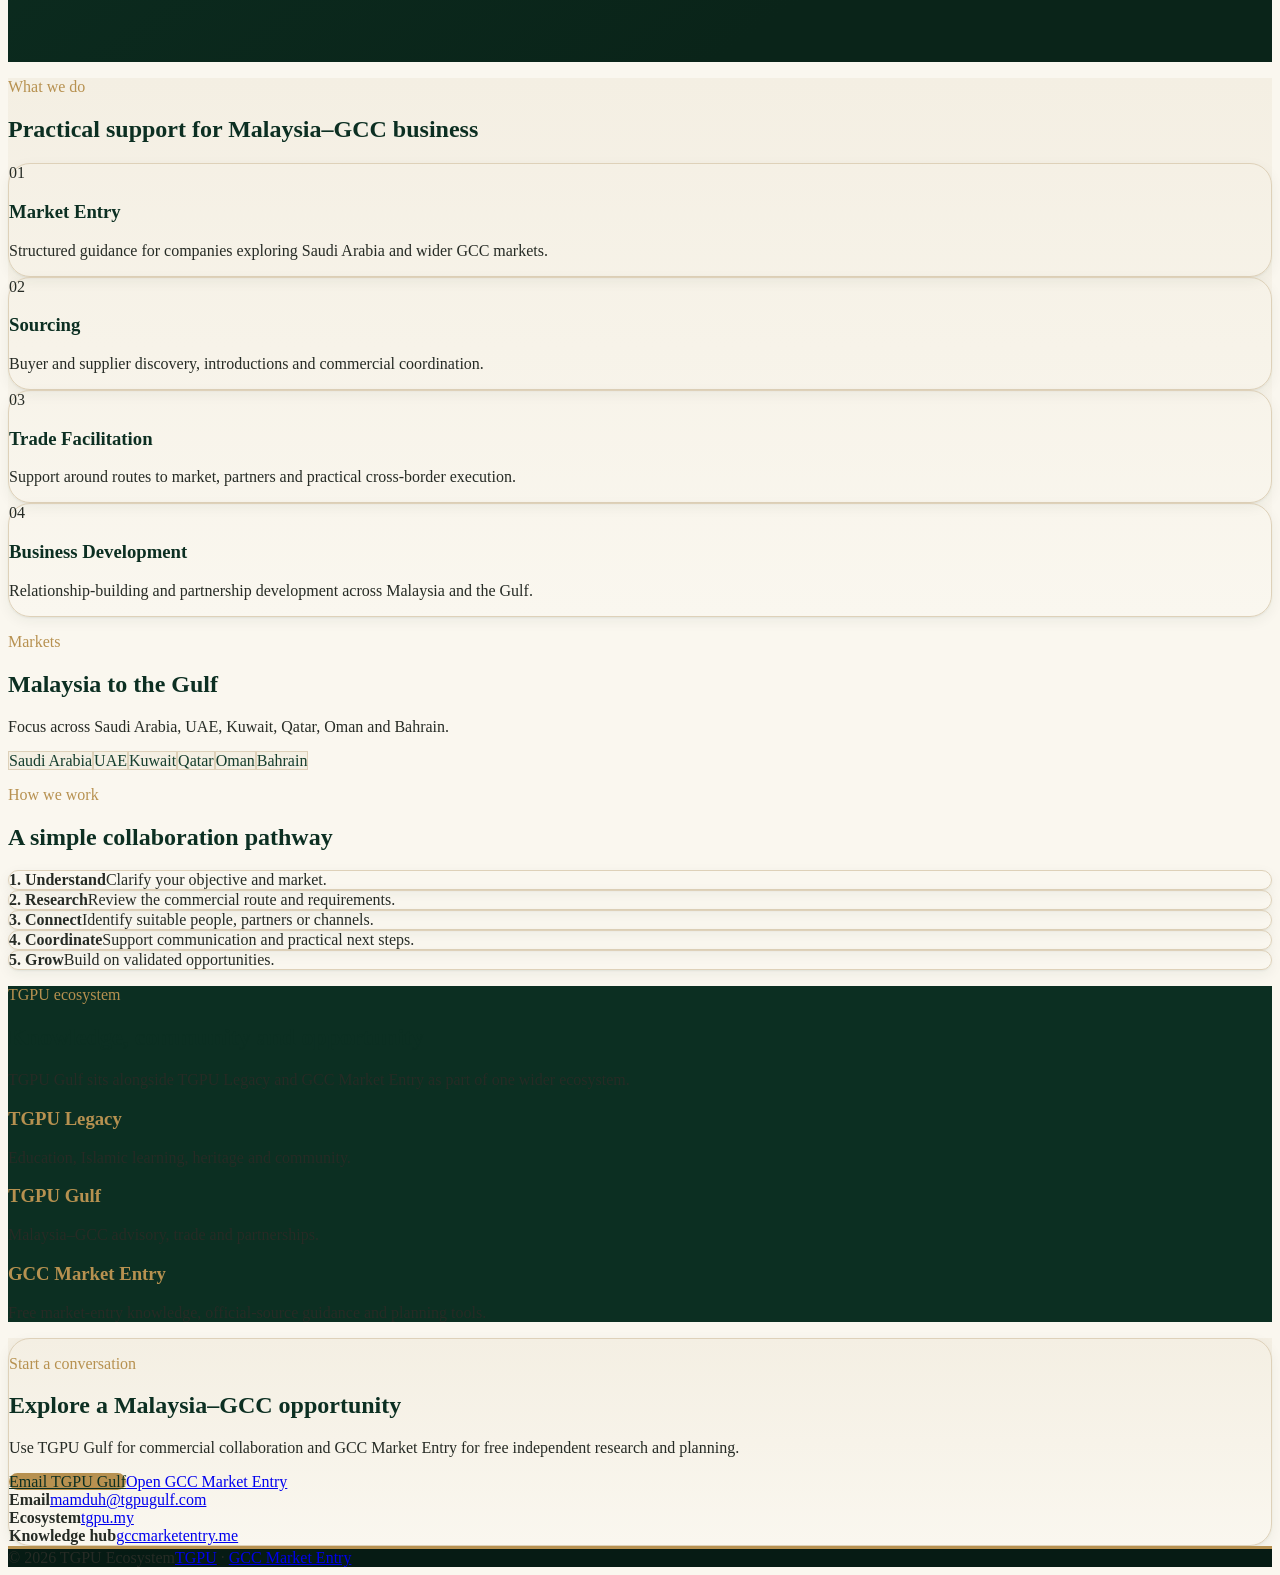
==== commit 72727de5: "Apply unified TGPU ecosystem design to TGPU Gulf staging branch" ====
--- a/index.html
+++ b/index.html
@@ -20,61 +20,19 @@
   <meta name="twitter:image" content="https://tgpugulf.com/tgpu-gulf-hero-social-20260923.png?v=20260923-banner">
   <meta name="theme-color" content="#0b3023">
   <link rel="icon" type="image/png" href="tgpu-gulf-approved.png">
+  <link rel="stylesheet" href="unified-tgpu-ecosystem.css">
   <script type="application/ld+json">{"@context":"https://schema.org","@type":"Organization","name":"TGPU Gulf Advisory & Trade","url":"https://tgpugulf.com/","email":"mamduh@tgpugulf.com","sameAs":["https://tgpu.my/","https://gccmarketentry.me/"],"areaServed":["Malaysia","Saudi Arabia","United Arab Emirates","Kuwait","Qatar","Oman","Bahrain"]}</script>
-  <style>
-    :root{--ink:#14271f;--green:#123b2c;--deep:#08291e;--sand:#f6f1e7;--gold:#b1853c;--muted:#657168;--line:rgba(18,59,44,.14);--white:#fff}
-    *{box-sizing:border-box}html{scroll-behavior:smooth}body{margin:0;color:var(--ink);background:#fff;font-family:Inter,ui-sans-serif,system-ui,-apple-system,BlinkMacSystemFont,"Segoe UI",sans-serif;line-height:1.62}a{color:inherit;text-decoration:none}.wrap{width:min(1160px,calc(100% - 36px));margin:auto}
-    .topbar{background:var(--deep);color:#e8f1ec;font-size:.86rem}.topbar .wrap{display:flex;justify-content:space-between;gap:18px;padding:9px 0}.topbar a{color:#f0d9a4;font-weight:800}
-    header{position:sticky;top:0;z-index:30;background:rgba(255,255,255,.96);backdrop-filter:blur(12px);border-bottom:1px solid var(--line)}nav{display:flex;align-items:center;justify-content:space-between;gap:22px;min-height:96px}.brand{display:flex;align-items:center;gap:11px}.brand img{width:220px;height:52px;object-fit:contain;object-position:left center;flex:0 0 220px;display:block}.brand strong{display:block;color:var(--green);font-size:1.03rem}.brand small{display:block;color:var(--muted);font-size:.71rem;letter-spacing:.08em;text-transform:uppercase}.navlinks{display:flex;align-items:center;gap:19px;font-size:.9rem;font-weight:800}.navlinks a:hover{color:var(--gold)}.nav-actions{display:flex;align-items:center;gap:8px}.search-toggle{width:40px;height:40px;display:grid;place-items:center;border:1px solid var(--line);border-radius:50%;background:#fff;color:var(--green);cursor:pointer}.search-toggle:hover,.search-toggle[aria-expanded="true"]{background:var(--green);color:#fff}.search-toggle svg{width:19px;height:19px;fill:none;stroke:currentColor;stroke-width:2;stroke-linecap:round}.lang{display:flex;border:1px solid var(--line);border-radius:999px;padding:3px}.lang button{border:0;background:transparent;padding:7px 10px;border-radius:999px;font-weight:900;color:var(--muted);cursor:pointer}.lang button.active{background:var(--green);color:white}
-    .site-search{display:none;background:#fff;border-bottom:1px solid var(--line);box-shadow:0 16px 30px rgba(18,59,44,.08)}.site-search.open{display:block}.search-row{display:flex;align-items:center;gap:10px;padding:14px 0}.search-row input{min-width:0;flex:1;border:1px solid var(--line);border-radius:999px;padding:12px 17px;font:inherit;color:var(--ink);outline:none}.search-row input:focus{border-color:var(--gold);box-shadow:0 0 0 3px rgba(177,133,60,.14)}.search-count{min-width:72px;color:var(--muted);font-size:.82rem;text-align:center}.search-nav,.search-close{height:40px;min-width:40px;border:1px solid var(--line);border-radius:999px;background:#fff;color:var(--green);font-weight:900;cursor:pointer}.search-nav:disabled{opacity:.4;cursor:not-allowed}.search-close{padding:0 14px}mark.site-match{background:#ffe08a;color:#14271f;border-radius:3px;padding:0 1px}.site-match.active-match{background:#f2a900;outline:2px solid rgba(18,59,44,.4)}
-    .approved-hero-banner{padding:18px 0;background:#fff}.approved-hero-banner .banner-wrap{width:min(1500px,calc(100% - 24px));margin:auto}.approved-hero-banner img{display:block;width:100%;height:auto;aspect-ratio:16/9;object-fit:cover;border-radius:24px;box-shadow:0 18px 48px rgba(8,41,30,.15)}
-    .hero{background:radial-gradient(circle at 78% 18%,rgba(177,133,60,.25),transparent 25%),linear-gradient(135deg,#0b3023,#174b36 72%,#255e45);color:#fff;padding:88px 0 76px}.hero-grid{display:grid;grid-template-columns:1.2fr .8fr;gap:58px;align-items:center}.kicker{font-size:.76rem;font-weight:950;letter-spacing:.18em;text-transform:uppercase;color:#f1d99e;margin:0 0 14px}.hero-brand-logo{width:min(620px,100%);max-width:620px;height:auto;display:block;margin:0 0 24px;border-radius:22px;border:1px solid rgba(255,255,255,.08);box-shadow:0 18px 50px rgba(0,0,0,.26)}.hero h1{margin:0;font-family:Georgia,"Times New Roman",serif;font-size:clamp(2.8rem,6vw,5.5rem);line-height:.99;letter-spacing:-.035em}.hero h1 span{display:block;color:#f0d393}.lead{max-width:730px;font-size:1.15rem;color:rgba(255,255,255,.81);margin:24px 0 28px}.actions{display:flex;gap:12px;flex-wrap:wrap}.btn{display:inline-flex;align-items:center;justify-content:center;padding:13px 18px;border-radius:999px;font-weight:900;border:1px solid transparent}.btn-primary{background:#f0d393;color:#173426}.btn-secondary{border-color:rgba(255,255,255,.36);color:white}.hero-card{padding:28px;border:1px solid rgba(255,255,255,.14);border-radius:26px;background:rgba(255,255,255,.08);box-shadow:0 30px 80px rgba(0,0,0,.18)}.hero-card h3{margin:0 0 12px;color:#f0d393}.hero-card ul{list-style:none;padding:0;margin:0}.hero-card li{padding:11px 0;border-bottom:1px solid rgba(255,255,255,.12);color:rgba(255,255,255,.84)}.hero-card li:last-child{border-bottom:0}.status{margin-top:18px;padding:12px 14px;border-radius:14px;background:rgba(255,255,255,.08);font-size:.82rem;color:rgba(255,255,255,.7)}
-    section{padding:76px 0}.section-head{max-width:820px;margin-bottom:34px}.eyebrow{font-size:.73rem;font-weight:950;letter-spacing:.16em;text-transform:uppercase;color:var(--gold);margin:0 0 9px}.section-head h2{margin:0;color:var(--green);font-family:Georgia,"Times New Roman",serif;font-size:clamp(2rem,4vw,3.45rem);line-height:1.08}.section-head p{color:var(--muted);font-size:1.05rem}.services{background:var(--sand)}.grid4{display:grid;grid-template-columns:repeat(4,1fr);gap:17px}.card{padding:24px;border:1px solid var(--line);border-radius:20px;background:white;box-shadow:0 12px 35px rgba(18,59,44,.05)}.card .num{font-weight:950;color:var(--gold);font-size:.78rem;letter-spacing:.12em}.card h3{color:var(--green);margin:9px 0}.card p{margin:0;color:var(--muted);font-size:.94rem}
-    .bridge{display:grid;grid-template-columns:1fr 1fr;gap:30px}.panel{padding:30px;border:1px solid var(--line);border-radius:24px}.panel.dark{background:var(--green);color:white}.panel h3{font-family:Georgia,"Times New Roman",serif;font-size:2rem;margin:0 0 13px}.panel.dark h3{color:#f2d99a}.panel p{color:var(--muted)}.panel.dark p{color:rgba(255,255,255,.75)}.list{list-style:none;padding:0;margin:18px 0 0}.list li{padding:9px 0;border-bottom:1px solid var(--line)}.dark .list li{border-color:rgba(255,255,255,.13)}
-    .process{background:#fbfaf7}.steps{display:grid;grid-template-columns:repeat(5,1fr);gap:12px}.step{padding:20px;border-top:3px solid var(--gold);background:white;border-radius:0 0 16px 16px;box-shadow:0 10px 28px rgba(18,59,44,.05)}.step b{display:block;color:var(--green);margin-bottom:7px}.step span{color:var(--muted);font-size:.9rem}
-    .markets{display:flex;gap:9px;flex-wrap:wrap}.chip{padding:8px 12px;border-radius:999px;background:#eef4f0;color:#2b5745;font-weight:850;font-size:.85rem}.trust{background:var(--deep);color:white}.trust .section-head h2{color:white}.trust .section-head p{color:rgba(255,255,255,.72)}.trustgrid{display:grid;grid-template-columns:repeat(3,1fr);gap:16px}.trustcard{padding:22px;border:1px solid rgba(255,255,255,.12);border-radius:18px;background:rgba(255,255,255,.06)}.trustcard h3{color:#f0d393;margin-top:0}.trustcard p{color:rgba(255,255,255,.72);margin-bottom:0}
-    .contact{background:var(--sand)}.contactbox{display:grid;grid-template-columns:1.15fr .85fr;gap:34px;padding:36px;border:1px solid var(--line);border-radius:28px;background:white}.contactbox h2{font-family:Georgia,"Times New Roman",serif;color:var(--green);font-size:clamp(2rem,4vw,3.1rem);margin:0 0 12px}.contactdetails{display:grid;gap:10px}.contactitem{padding:14px 16px;border-radius:14px;background:#f7f4ec}.contactitem b{display:block;color:var(--green);font-size:.78rem;text-transform:uppercase;letter-spacing:.08em}.contactitem a{font-weight:900}.legal{margin-top:15px;color:var(--muted);font-size:.81rem}
-    footer{padding:28px 0;background:#061b14;color:rgba(255,255,255,.67);font-size:.86rem}footer .wrap{display:flex;justify-content:space-between;gap:20px;align-items:center}footer a{color:#eed99f;font-weight:800}
-    [dir="rtl"] .hero-grid,[dir="rtl"] .bridge,[dir="rtl"] .contactbox{direction:rtl;text-align:right}
-    @media(max-width:950px){.navlinks{display:none}.hero-grid,.bridge,.contactbox{grid-template-columns:1fr}.grid4{grid-template-columns:repeat(2,1fr)}.steps{grid-template-columns:repeat(2,1fr)}.trustgrid{grid-template-columns:1fr}}
-    @media(max-width:620px){.approved-hero-banner{padding:10px 0}.approved-hero-banner .banner-wrap{width:calc(100% - 12px)}.approved-hero-banner img{border-radius:16px}.hero-brand-logo{width:min(100%,420px);margin-bottom:18px}.brand img{width:170px;height:42px;flex-basis:170px}nav{min-height:82px}.topbar .wrap{flex-direction:column;gap:2px}.hero{padding:66px 0 56px}.grid4,.steps{grid-template-columns:1fr}section{padding:58px 0}.brand small{display:none}.brand strong{font-size:.88rem}.search-row{flex-wrap:wrap}.search-row input{flex-basis:100%}.search-count{margin-inline-start:auto}footer .wrap{flex-direction:column;align-items:flex-start}}
-  </style>
-<style id="approved-logo-sizing">.brand img{width:150px;height:auto;flex:0 0 150px;max-width:32vw;object-fit:contain}header nav{padding-block:8px}@media(max-width:620px){.brand img{width:115px;height:auto;flex-basis:115px}}</style></head>
+</head>
 <body>
-<div class="topbar"><div class="wrap"><span data-i18n="top">Cross-border business between Malaysia and the Gulf</span><a href="https://tgpu.my/" target="_blank" rel="noopener" data-i18n="legacy">Part of the TGPU ecosystem →</a></div></div>
-<header><div class="wrap"><nav><a class="brand" href="#top" aria-label="TGPU Gulf home"><img src="tgpu-gulf-approved.png" alt="TGPU Gulf — Malaysia ↔ GCC"></a><div class="navlinks"><a href="#services" data-i18n="navServices">Services</a><a href="#markets" data-i18n="navMarkets">Markets</a><a href="#process" data-i18n="navProcess">How we work</a><a href="#contact" data-i18n="navContact">Contact</a></div><div class="nav-actions"><button class="search-toggle" type="button" aria-expanded="false" aria-controls="site-search" data-i18n-aria="searchOpen" aria-label="Search this page"><svg viewBox="0 0 24 24" aria-hidden="true"><circle cx="11" cy="11" r="7"></circle><path d="m20 20-4-4"></path></svg></button><div class="lang"><button data-lang="en" class="active">EN</button><button data-lang="ms">BM</button><button data-lang="ar">ع</button></div></div></nav></div><div class="site-search" id="site-search"><div class="wrap search-row" role="search"><input id="site-search-input" type="search" autocomplete="off" data-i18n-placeholder="searchPlaceholder" placeholder="Search this page…"><span class="search-count" id="search-count" aria-live="polite"></span><button class="search-nav" id="search-prev" type="button" data-i18n-aria="searchPrev" aria-label="Previous result">↑</button><button class="search-nav" id="search-next" type="button" data-i18n-aria="searchNext" aria-label="Next result">↓</button><button class="search-close" id="search-close" type="button" data-i18n="searchClose">Close</button></div></div></header>
-<main id="top">
-<section class="approved-hero-banner" aria-label="TGPU Gulf approved banner"><div class="banner-wrap"><img src="tgpu-gulf-hero-social-20260923.png?v=20260923-banner" width="1536" height="768" alt="TGPU Gulf — Malaysia ↔ GCC · People · Opportunities · Collaboration" fetchpriority="high" decoding="async"></div></section>
-<section class="hero"><div class="wrap hero-grid"><div><img class="hero-brand-logo" src="tgpu-gulf-approved.png" alt="TGPU Gulf — Malaysia ↔ GCC · People · Opportunities · Collaboration"><p class="kicker" data-i18n="heroKicker">Trade · Market Entry · Business Development</p><h1 data-i18n-html="heroTitle">Malaysia to the Gulf.<span>Opportunity, structured.</span></h1><p class="lead" data-i18n="heroLead">We help businesses explore, validate and develop commercial opportunities between Malaysia, Saudi Arabia and the wider GCC — from market entry and buyer-supplier sourcing to trade facilitation and business development.</p><div class="actions"><a class="btn btn-primary" href="#contact" data-i18n="heroCta">Discuss an opportunity →</a><a class="btn btn-secondary" href="https://gccmarketentry.me/" target="_blank" rel="noopener" data-i18n="guideCta">Explore GCC Market Entry</a></div></div><aside class="hero-card"><h3 data-i18n="focusTitle">Commercial focus</h3><ul><li data-i18n="focus1">Malaysia ↔ Saudi Arabia / GCC sourcing</li><li data-i18n="focus2">Buyer and supplier introductions</li><li data-i18n="focus3">Market-entry and channel development</li><li data-i18n="focus4">Trade and commercial facilitation</li><li data-i18n="focus5">Cross-border business development</li></ul><div class="status" data-i18n="status">Operating publicly as TGPU Gulf Advisory & Trade. Company incorporation is in progress; legal company details will be published after registration is approved.</div></aside></div></section>
-<section id="services" class="services"><div class="wrap"><div class="section-head"><p class="eyebrow" data-i18n="servicesEye">What we do</p><h2 data-i18n="servicesTitle">Practical support from first conversation to commercial pathway.</h2><p data-i18n="servicesIntro">We focus on opportunities where we can add value through market knowledge, qualified introductions, structured follow-up and cross-border coordination.</p></div><div class="grid4"><article class="card"><span class="num">01</span><h3 data-i18n="s1t">Market Entry</h3><p data-i18n="s1p">Initial market assessment, route-to-market thinking, commercial positioning and GCC expansion planning.</p></article><article class="card"><span class="num">02</span><h3 data-i18n="s2t">Buyer & Supplier Sourcing</h3><p data-i18n="s2p">Identify and approach relevant buyers, suppliers, manufacturers, distributors and commercial partners.</p></article><article class="card"><span class="num">03</span><h3 data-i18n="s3t">Trade Facilitation</h3><p data-i18n="s3p">Coordinate specifications, commercial requirements, introductions and deal progression between parties.</p></article><article class="card"><span class="num">04</span><h3 data-i18n="s4t">Business Development</h3><p data-i18n="s4p">Develop cross-border leads, partnerships, channel opportunities and long-term commercial relationships.</p></article></div></div></section>
-<section id="markets"><div class="wrap"><div class="section-head"><p class="eyebrow" data-i18n="marketsEye">Our bridge</p><h2 data-i18n="marketsTitle">Built around Malaysia and the Gulf.</h2></div><div class="bridge"><div class="panel"><h3 data-i18n="malaysiaTitle">For Malaysian businesses</h3><p data-i18n="malaysiaP">We help companies understand and approach Saudi Arabia, UAE and wider GCC opportunities with clearer commercial preparation.</p><ul class="list"><li data-i18n="m1">Saudi / GCC market exploration</li><li data-i18n="m2">Buyer and channel identification</li><li data-i18n="m3">Localization and commercial positioning</li><li data-i18n="m4">Partner, distributor and importer outreach</li></ul></div><div class="panel dark"><h3 data-i18n="gulfTitle">For Gulf businesses</h3><p data-i18n="gulfP">We help Gulf-based buyers and partners identify Malaysian products, manufacturers, suppliers and commercial opportunities.</p><ul class="list"><li data-i18n="g1">Malaysia supplier and manufacturer sourcing</li><li data-i18n="g2">Product and category research</li><li data-i18n="g3">Buyer requirement matching</li><li data-i18n="g4">Commercial introductions and coordination</li></ul></div></div><div style="margin-top:28px" class="markets"><span class="chip">Saudi Arabia</span><span class="chip">UAE</span><span class="chip">Kuwait</span><span class="chip">Qatar</span><span class="chip">Oman</span><span class="chip">Bahrain</span><span class="chip">Malaysia</span></div></div></section>
-<section id="process" class="process"><div class="wrap"><div class="section-head"><p class="eyebrow" data-i18n="processEye">How we work</p><h2 data-i18n="processTitle">A simple commercial process.</h2></div><div class="steps"><div class="step"><b data-i18n="p1t">1 · Requirement</b><span data-i18n="p1p">Understand the product, market, commercial goal and decision criteria.</span></div><div class="step"><b data-i18n="p2t">2 · Validation</b><span data-i18n="p2p">Check market fit, documentation needs and realistic routes forward.</span></div><div class="step"><b data-i18n="p3t">3 · Sourcing</b><span data-i18n="p3p">Identify relevant buyers, suppliers, distributors or partners.</span></div><div class="step"><b data-i18n="p4t">4 · Introduction</b><span data-i18n="p4p">Connect qualified parties and structure the commercial discussion.</span></div><div class="step"><b data-i18n="p5t">5 · Follow-through</b><span data-i18n="p5p">Coordinate next steps while each party retains control of its own decisions.</span></div></div></div></section>
-<section class="trust"><div class="wrap"><div class="section-head"><p class="eyebrow" data-i18n="trustEye">Working principles</p><h2 data-i18n="trustTitle">Clear scope. Qualified introductions. Commercial discipline.</h2><p data-i18n="trustIntro">TGPU Gulf is an advisory and trade-facilitation platform. Regulatory approvals, contracts, payments, logistics and product compliance remain subject to the relevant authorities and the parties involved.</p></div><div class="trustgrid"><div class="trustcard"><h3 data-i18n="t1t">Confidentiality</h3><p data-i18n="t1p">Sensitive buyer, supplier and commercial information is shared only when appropriate to progress a qualified opportunity.</p></div><div class="trustcard"><h3 data-i18n="t2t">Documented Scope</h3><p data-i18n="t2p">Where fees or commissions apply, scope and commercial terms should be agreed in writing before substantive introductions.</p></div><div class="trustcard"><h3 data-i18n="t3t">No False Guarantees</h3><p data-i18n="t3p">We do not present regulatory approval, marketplace acceptance or deal closure as guaranteed outcomes.</p></div></div></div></section>
-<section id="contact" class="contact"><div class="wrap"><div class="contactbox"><div><p class="eyebrow" data-i18n="contactEye">Start a conversation</p><h2 data-i18n="contactTitle">Have a Malaysia ↔ Gulf opportunity?</h2><p data-i18n="contactP">Send your company, product or requirement, target market, expected volume where relevant, and the type of support you are looking for. We can then identify the practical next step.</p><div class="actions"><a class="btn btn-primary" href="mailto:mamduh@tgpugulf.com?subject=TGPU%20Gulf%20Business%20Enquiry" data-i18n="emailCta">Email TGPU Gulf →</a><a class="btn" style="border-color:var(--line)" href="https://wa.me/60128681339" target="_blank" rel="noopener" data-i18n="waCta">WhatsApp</a></div><p class="legal" data-i18n="legal">TGPU Gulf Advisory & Trade is currently being prepared as an independent commercial arm within the wider TGPU ecosystem. The proposed Malaysian company name is pending SSM registration/approval and will only be displayed as a registered Sdn. Bhd. after approval.</p></div><div class="contactdetails"><div class="contactitem"><b data-i18n="emailLabel">Email</b><a href="mailto:mamduh@tgpugulf.com">mamduh@tgpugulf.com</a></div><div class="contactitem"><b data-i18n="resourceLabel">Market-entry resource</b><a href="https://gccmarketentry.me/" target="_blank" rel="noopener">gccmarketentry.me</a></div><div class="contactitem"><b data-i18n="legacyLabel">TGPU Legacy</b><a href="https://tgpu.my/" target="_blank" rel="noopener">tgpu.my</a></div></div></div></div></section>
-</main>
-<footer><div class="wrap"><span>© <span id="year"></span> TGPU Gulf Advisory & Trade</span><span><a href="https://tgpu.my/" target="_blank" rel="noopener">TGPU Legacy</a> · <a href="https://gccmarketentry.me/" target="_blank" rel="noopener">GCC Market Entry</a></span></div></footer>
-<script>
-const i18n={
-en:{top:'Cross-border business between Malaysia and the Gulf',legacy:'Part of the TGPU ecosystem →',navServices:'Services',navMarkets:'Markets',navProcess:'How we work',navContact:'Contact',heroKicker:'Trade · Market Entry · Business Development',heroTitle:'Malaysia to the Gulf.<span>Opportunity, structured.</span>',heroLead:'We help businesses explore, validate and develop commercial opportunities between Malaysia, Saudi Arabia and the wider GCC — from market entry and buyer-supplier sourcing to trade facilitation and business development.',heroCta:'Discuss an opportunity →',guideCta:'Explore GCC Market Entry',focusTitle:'Commercial focus',focus1:'Malaysia ↔ Saudi Arabia / GCC sourcing',focus2:'Buyer and supplier introductions',focus3:'Market-entry and channel development',focus4:'Trade and commercial facilitation',focus5:'Cross-border business development',status:'Operating publicly as TGPU Gulf Advisory & Trade. Company incorporation is in progress; legal company details will be published after registration is approved.',servicesEye:'What we do',servicesTitle:'Practical support from first conversation to commercial pathway.',servicesIntro:'We focus on opportunities where we can add value through market knowledge, qualified introductions, structured follow-up and cross-border coordination.',s1t:'Market Entry',s1p:'Initial market assessment, route-to-market thinking, commercial positioning and GCC expansion planning.',s2t:'Buyer & Supplier Sourcing',s2p:'Identify and approach relevant buyers, suppliers, manufacturers, distributors and commercial partners.',s3t:'Trade Facilitation',s3p:'Coordinate specifications, commercial requirements, introductions and deal progression between parties.',s4t:'Business Development',s4p:'Develop cross-border leads, partnerships, channel opportunities and long-term commercial relationships.',marketsEye:'Our bridge',marketsTitle:'Built around Malaysia and the Gulf.',malaysiaTitle:'For Malaysian businesses',malaysiaP:'We help companies understand and approach Saudi Arabia, UAE and wider GCC opportunities with clearer commercial preparation.',m1:'Saudi / GCC market exploration',m2:'Buyer and channel identification',m3:'Localization and commercial positioning',m4:'Partner, distributor and importer outreach',gulfTitle:'For Gulf businesses',gulfP:'We help Gulf-based buyers and partners identify Malaysian products, manufacturers, suppliers and commercial opportunities.',g1:'Malaysia supplier and manufacturer sourcing',g2:'Product and category research',g3:'Buyer requirement matching',g4:'Commercial introductions and coordination',processEye:'How we work',processTitle:'A simple commercial process.',p1t:'1 · Requirement',p1p:'Understand the product, market, commercial goal and decision criteria.',p2t:'2 · Validation',p2p:'Check market fit, documentation needs and realistic routes forward.',p3t:'3 · Sourcing',p3p:'Identify relevant buyers, suppliers, distributors or partners.',p4t:'4 · Introduction',p4p:'Connect qualified parties and structure the commercial discussion.',p5t:'5 · Follow-through',p5p:'Coordinate next steps while each party retains control of its own decisions.',trustEye:'Working principles',trustTitle:'Clear scope. Qualified introductions. Commercial discipline.',trustIntro:'TGPU Gulf is an advisory and trade-facilitation platform. Regulatory approvals, contracts, payments, logistics and product compliance remain subject to the relevant authorities and the parties involved.',t1t:'Confidentiality',t1p:'Sensitive buyer, supplier and commercial information is shared only when appropriate to progress a qualified opportunity.',t2t:'Documented Scope',t2p:'Where fees or commissions apply, scope and commercial terms should be agreed in writing before substantive introductions.',t3t:'No False Guarantees',t3p:'We do not present regulatory approval, marketplace acceptance or deal closure as guaranteed outcomes.',contactEye:'Start a conversation',contactTitle:'Have a Malaysia ↔ Gulf opportunity?',contactP:'Send your company, product or requirement, target market, expected volume where relevant, and the type of support you are looking for. We can then identify the practical next step.',emailCta:'Email TGPU Gulf →',waCta:'WhatsApp',legal:'TGPU Gulf Advisory & Trade is currently being prepared as an independent commercial arm within the wider TGPU ecosystem. The proposed Malaysian company name is pending SSM registration/approval and will only be displayed as a registered Sdn. Bhd. after approval.',emailLabel:'Email',resourceLabel:'Market-entry resource',legacyLabel:'TGPU Legacy'},
-ms:{top:'Perniagaan rentas sempadan antara Malaysia dan Teluk',legacy:'Sebahagian daripada ekosistem TGPU →',navServices:'Perkhidmatan',navMarkets:'Pasaran',navProcess:'Cara kami bekerja',navContact:'Hubungi',heroKicker:'Perdagangan · Kemasukan Pasaran · Pembangunan Perniagaan',heroTitle:'Malaysia ke Teluk.<span>Peluang yang distrukturkan.</span>',heroLead:'Kami membantu perniagaan meneroka, mengesahkan dan membangunkan peluang komersial antara Malaysia, Arab Saudi dan GCC — daripada kemasukan pasaran dan sourcing pembeli-pembekal hingga fasilitasi perdagangan dan pembangunan perniagaan.',heroCta:'Bincang peluang →',guideCta:'Terokai GCC Market Entry',focusTitle:'Fokus komersial',focus1:'Sourcing Malaysia ↔ Arab Saudi / GCC',focus2:'Pengenalan pembeli dan pembekal',focus3:'Kemasukan pasaran dan pembangunan saluran',focus4:'Fasilitasi perdagangan dan komersial',focus5:'Pembangunan perniagaan rentas sempadan',status:'Beroperasi secara awam sebagai TGPU Gulf Advisory & Trade. Proses pemerbadanan syarikat sedang berjalan; butiran undang-undang syarikat akan diterbitkan selepas pendaftaran diluluskan.',servicesEye:'Apa yang kami lakukan',servicesTitle:'Sokongan praktikal daripada perbualan pertama hingga laluan komersial.',servicesIntro:'Kami memberi tumpuan kepada peluang yang boleh kami tambah nilai melalui pengetahuan pasaran, pengenalan yang layak, susulan berstruktur dan koordinasi rentas sempadan.',s1t:'Kemasukan Pasaran',s1p:'Penilaian awal pasaran, pemikiran route-to-market, kedudukan komersial dan perancangan pengembangan GCC.',s2t:'Sourcing Pembeli & Pembekal',s2p:'Mengenal pasti dan mendekati pembeli, pembekal, pengilang, pengedar dan rakan komersial yang relevan.',s3t:'Fasilitasi Perdagangan',s3p:'Menyelaras spesifikasi, keperluan komersial, pengenalan dan perkembangan urus niaga antara pihak.',s4t:'Pembangunan Perniagaan',s4p:'Membangunkan lead rentas sempadan, perkongsian, peluang saluran dan hubungan komersial jangka panjang.',marketsEye:'Jambatan kami',marketsTitle:'Dibina sekitar Malaysia dan Teluk.',malaysiaTitle:'Untuk perniagaan Malaysia',malaysiaP:'Kami membantu syarikat memahami dan mendekati peluang di Arab Saudi, UAE dan GCC dengan persediaan komersial yang lebih jelas.',m1:'Penerokaan pasaran Saudi / GCC',m2:'Pengenalpastian pembeli dan saluran',m3:'Lokalisasi dan kedudukan komersial',m4:'Outreach rakan, pengedar dan pengimport',gulfTitle:'Untuk perniagaan Teluk',gulfP:'Kami membantu pembeli dan rakan di GCC mengenal pasti produk, pengilang, pembekal dan peluang komersial dari Malaysia.',g1:'Sourcing pembekal dan pengilang Malaysia',g2:'Penyelidikan produk dan kategori',g3:'Pemadanan keperluan pembeli',g4:'Pengenalan dan koordinasi komersial',processEye:'Cara kami bekerja',processTitle:'Proses komersial yang ringkas.',p1t:'1 · Keperluan',p1p:'Memahami produk, pasaran, matlamat komersial dan kriteria keputusan.',p2t:'2 · Pengesahan',p2p:'Semak kesesuaian pasaran, keperluan dokumentasi dan laluan yang realistik.',p3t:'3 · Sourcing',p3p:'Mengenal pasti pembeli, pembekal, pengedar atau rakan yang relevan.',p4t:'4 · Pengenalan',p4p:'Menghubungkan pihak yang layak dan menstrukturkan perbincangan komersial.',p5t:'5 · Susulan',p5p:'Menyelaras langkah seterusnya sementara setiap pihak mengekalkan kawalan terhadap keputusan mereka.',trustEye:'Prinsip kerja',trustTitle:'Skop jelas. Pengenalan berkualiti. Disiplin komersial.',trustIntro:'TGPU Gulf ialah platform khidmat nasihat dan fasilitasi perdagangan. Kelulusan peraturan, kontrak, pembayaran, logistik dan pematuhan produk kekal tertakluk kepada pihak berkuasa dan pihak yang terlibat.',t1t:'Kerahsiaan',t1p:'Maklumat sensitif pembeli, pembekal dan komersial dikongsi hanya apabila sesuai untuk memajukan peluang yang layak.',t2t:'Skop Bertulis',t2p:'Jika fi atau komisen terpakai, skop dan terma komersial hendaklah dipersetujui secara bertulis sebelum pengenalan substantif.',t3t:'Tiada Jaminan Palsu',t3p:'Kami tidak menggambarkan kelulusan peraturan, penerimaan marketplace atau penutupan urus niaga sebagai hasil yang dijamin.',contactEye:'Mulakan perbualan',contactTitle:'Ada peluang Malaysia ↔ Teluk?',contactP:'Hantar maklumat syarikat, produk atau keperluan anda, pasaran sasaran, anggaran volum jika relevan, dan jenis sokongan yang diperlukan. Kami akan mengenal pasti langkah praktikal seterusnya.',emailCta:'E-mel TGPU Gulf →',waCta:'WhatsApp',legal:'TGPU Gulf Advisory & Trade sedang dibangunkan sebagai cabang komersial bebas dalam ekosistem TGPU. Nama syarikat Malaysia yang dicadangkan masih menunggu pendaftaran/kelulusan SSM dan hanya akan dipaparkan sebagai Sdn. Bhd. berdaftar selepas diluluskan.',emailLabel:'E-mel',resourceLabel:'Sumber kemasukan pasaran',legacyLabel:'TGPU Legacy'},
-ar:{top:'أعمال عابرة للحدود بين ماليزيا والخليج',legacy:'جزء من منظومة TGPU ←',navServices:'الخدمات',navMarkets:'الأسواق',navProcess:'آلية العمل',navContact:'تواصل معنا',heroKicker:'التجارة · دخول السوق · تطوير الأعمال',heroTitle:'من ماليزيا إلى الخليج.<span>فرص تجارية بصورة منظمة.</span>',heroLead:'نساعد الشركات على استكشاف وتقييم وتطوير الفرص التجارية بين ماليزيا والمملكة العربية السعودية ودول مجلس التعاون الخليجي، من دخول السوق وربط المشترين بالموردين إلى تسهيل التجارة وتطوير الأعمال.',heroCta:'ناقش فرصة تجارية ←',guideCta:'استكشف GCC Market Entry',focusTitle:'التركيز التجاري',focus1:'التوريد بين ماليزيا والسعودية / الخليج',focus2:'ربط المشترين بالموردين',focus3:'دخول السوق وتطوير قنوات البيع',focus4:'تسهيل التجارة والمعاملات التجارية',focus5:'تطوير الأعمال العابرة للحدود',status:'نعمل علنًا باسم TGPU Gulf Advisory & Trade. إجراءات تأسيس الشركة جارية، وسيتم نشر البيانات القانونية للشركة بعد اعتماد التسجيل.',servicesEye:'ماذا نقدم',servicesTitle:'دعم عملي من المحادثة الأولى حتى بناء المسار التجاري.',servicesIntro:'نركز على الفرص التي يمكننا إضافة قيمة فيها من خلال معرفة السوق، والتعريف بالأطراف المناسبة، والمتابعة المنظمة، والتنسيق العابر للحدود.',s1t:'دخول السوق',s1p:'تقييم أولي للسوق، ومسارات الوصول إليه، والتموضع التجاري، والتخطيط للتوسع في الخليج.',s2t:'البحث عن المشترين والموردين',s2p:'تحديد المشترين والموردين والمصنعين والموزعين والشركاء التجاريين المناسبين والتواصل معهم.',s3t:'تسهيل التجارة',s3p:'تنسيق المواصفات والمتطلبات التجارية والتعريف بالأطراف ومتابعة تقدم الصفقة.',s4t:'تطوير الأعمال',s4p:'تطوير العملاء المحتملين والشراكات وقنوات البيع والعلاقات التجارية طويلة المدى.',marketsEye:'جسرنا التجاري',marketsTitle:'نربط ماليزيا بأسواق الخليج.',malaysiaTitle:'للشركات الماليزية',malaysiaP:'نساعد الشركات الماليزية على فهم فرص السعودية والإمارات ودول الخليج والاستعداد لها تجاريًا بصورة أوضح.',m1:'استكشاف أسواق السعودية والخليج',m2:'تحديد المشترين وقنوات البيع',m3:'التوطين والتموضع التجاري',m4:'التواصل مع الشركاء والموزعين والمستوردين',gulfTitle:'للشركات الخليجية',gulfP:'نساعد المشترين والشركاء في الخليج على الوصول إلى المنتجات والمصنعين والموردين والفرص التجارية في ماليزيا.',g1:'البحث عن الموردين والمصنعين في ماليزيا',g2:'دراسة المنتجات والفئات',g3:'مطابقة متطلبات المشترين',g4:'التعريف التجاري والتنسيق',processEye:'آلية العمل',processTitle:'مسار تجاري واضح وبسيط.',p1t:'1 · المتطلبات',p1p:'فهم المنتج والسوق والهدف التجاري ومعايير القرار.',p2t:'2 · التحقق',p2p:'مراجعة ملاءمة السوق ومتطلبات المستندات والمسارات الواقعية.',p3t:'3 · البحث',p3p:'تحديد المشترين أو الموردين أو الموزعين أو الشركاء المناسبين.',p4t:'4 · التعريف',p4p:'ربط الأطراف المؤهلة وتنظيم النقاش التجاري.',p5t:'5 · المتابعة',p5p:'تنسيق الخطوات التالية مع بقاء القرار النهائي بيد كل طرف.',trustEye:'مبادئ العمل',trustTitle:'نطاق واضح. أطراف مؤهلة. انضباط تجاري.',trustIntro:'TGPU Gulf منصة استشارية لتسهيل التجارة. تبقى الموافقات التنظيمية والعقود والمدفوعات والخدمات اللوجستية والامتثال خاضعة للجهات المختصة والأطراف المعنية.',t1t:'السرية',t1p:'لا تتم مشاركة المعلومات الحساسة الخاصة بالمشترين أو الموردين أو الشروط التجارية إلا بالقدر المناسب لتقدم فرصة مؤهلة.',t2t:'نطاق موثق',t2p:'عند وجود رسوم أو عمولات، ينبغي الاتفاق كتابيًا على النطاق والشروط التجارية قبل إجراء التعريفات الجوهرية.',t3t:'دون ضمانات زائفة',t3p:'لا نقدم الموافقات التنظيمية أو قبول المنصات أو إتمام الصفقة على أنها نتائج مضمونة.',contactEye:'ابدأ الحوار',contactTitle:'هل لديك فرصة بين ماليزيا والخليج؟',contactP:'أرسل بيانات الشركة أو المنتج أو المتطلبات، والسوق المستهدف، والحجم المتوقع عند الحاجة، ونوع الدعم المطلوب. وسنحدد الخطوة العملية التالية.',emailCta:'راسل TGPU Gulf ←',waCta:'واتساب',legal:'يجري إعداد TGPU Gulf Advisory & Trade كذراع تجاري مستقل ضمن منظومة TGPU. اسم الشركة الماليزية المقترح لا يزال بانتظار التسجيل/الموافقة لدى SSM، ولن نعرض صفة Sdn. Bhd. المسجلة إلا بعد الاعتماد.',emailLabel:'البريد الإلكتروني',resourceLabel:'مرجع دخول السوق',legacyLabel:'TGPU Legacy'}};
-const searchI18n={
-  en:{searchOpen:'Search this page',searchPlaceholder:'Search this page…',searchPrev:'Previous result',searchNext:'Next result',searchClose:'Close',searchNone:'No results',searchCount:(current,total)=>`${current} of ${total}`},
-  ms:{searchOpen:'Cari dalam halaman ini',searchPlaceholder:'Cari dalam halaman ini…',searchPrev:'Hasil sebelumnya',searchNext:'Hasil seterusnya',searchClose:'Tutup',searchNone:'Tiada hasil',searchCount:(current,total)=>`${current} daripada ${total}`},
-  ar:{searchOpen:'ابحث في هذه الصفحة',searchPlaceholder:'ابحث في هذه الصفحة…',searchPrev:'النتيجة السابقة',searchNext:'النتيجة التالية',searchClose:'إغلاق',searchNone:'لا توجد نتائج',searchCount:(current,total)=>`${current} من ${total}`}
-};
-const searchPanel=document.getElementById('site-search'),searchToggle=document.querySelector('.search-toggle'),searchInput=document.getElementById('site-search-input'),searchCount=document.getElementById('search-count'),searchPrev=document.getElementById('search-prev'),searchNext=document.getElementById('search-next');
-let searchMatches=[],activeMatch=-1,searchTimer;
-function currentSearchText(){const lang=document.documentElement.lang;return searchI18n[lang]||searchI18n.en}
-function clearHighlights(){document.querySelectorAll('mark.site-match').forEach(mark=>mark.replaceWith(document.createTextNode(mark.textContent)));document.querySelector('main').normalize();searchMatches=[];activeMatch=-1;searchCount.textContent='';searchPrev.disabled=true;searchNext.disabled=true}
-function showMatch(index){if(!searchMatches.length)return;searchMatches.forEach(match=>match.classList.remove('active-match'));activeMatch=(index+searchMatches.length)%searchMatches.length;const match=searchMatches[activeMatch];match.classList.add('active-match');match.scrollIntoView({behavior:'smooth',block:'center'});searchCount.textContent=currentSearchText().searchCount(activeMatch+1,searchMatches.length)}
-function runSearch(){clearHighlights();const query=searchInput.value.trim();if(query.length<2)return;const escaped=query.replace(/[.*+?^${}()|[\]\\]/g,'\\$&'),pattern=new RegExp(escaped,'giu'),walker=document.createTreeWalker(document.querySelector('main'),NodeFilter.SHOW_TEXT,{acceptNode:node=>{const parent=node.parentElement;if(!node.nodeValue.trim()||!parent||parent.closest('script,style,mark,[hidden]'))return NodeFilter.FILTER_REJECT;return NodeFilter.FILTER_ACCEPT}}),nodes=[];while(walker.nextNode())nodes.push(walker.currentNode);nodes.forEach(node=>{const text=node.nodeValue;if(!pattern.test(text)){pattern.lastIndex=0;return}pattern.lastIndex=0;const fragment=document.createDocumentFragment();let last=0;for(const match of text.matchAll(pattern)){fragment.append(text.slice(last,match.index));const mark=document.createElement('mark');mark.className='site-match';mark.textContent=match[0];fragment.append(mark);last=match.index+match[0].length}fragment.append(text.slice(last));node.replaceWith(fragment)});searchMatches=[...document.querySelectorAll('mark.site-match')];if(searchMatches.length)showMatch(0);else searchCount.textContent=currentSearchText().searchNone;searchPrev.disabled=!searchMatches.length;searchNext.disabled=!searchMatches.length}
-function closeSearch(){searchPanel.classList.remove('open');searchToggle.setAttribute('aria-expanded','false');searchInput.value='';clearHighlights();searchToggle.focus()}
-function setLang(lang){if(!i18n[lang])lang='en';clearHighlights();document.documentElement.lang=lang==='ms'?'ms':lang;document.documentElement.dir=lang==='ar'?'rtl':'ltr';document.querySelectorAll('[data-i18n]').forEach(el=>{const k=el.dataset.i18n;if(i18n[lang][k])el.textContent=i18n[lang][k];else if(searchI18n[lang][k])el.textContent=searchI18n[lang][k]});document.querySelectorAll('[data-i18n-html]').forEach(el=>{const k=el.dataset.i18nHtml;if(i18n[lang][k])el.innerHTML=i18n[lang][k]});document.querySelectorAll('[data-i18n-placeholder]').forEach(el=>el.placeholder=searchI18n[lang][el.dataset.i18nPlaceholder]);document.querySelectorAll('[data-i18n-aria]').forEach(el=>el.setAttribute('aria-label',searchI18n[lang][el.dataset.i18nAria]));document.querySelectorAll('.lang button').forEach(b=>b.classList.toggle('active',b.dataset.lang===lang));localStorage.setItem('tgpuGulfLang',lang);const u=new URL(location.href);if(lang==='en')u.searchParams.delete('lang');else u.searchParams.set('lang',lang);history.replaceState(null,'',u);if(searchInput.value.trim())runSearch()}
-searchToggle.addEventListener('click',()=>{const open=!searchPanel.classList.contains('open');searchPanel.classList.toggle('open',open);searchToggle.setAttribute('aria-expanded',String(open));if(open)searchInput.focus();else closeSearch()});
-searchInput.addEventListener('input',()=>{clearTimeout(searchTimer);searchTimer=setTimeout(runSearch,180)});
-searchPrev.addEventListener('click',()=>showMatch(activeMatch-1));searchNext.addEventListener('click',()=>showMatch(activeMatch+1));document.getElementById('search-close').addEventListener('click',closeSearch);searchInput.addEventListener('keydown',event=>{if(event.key==='Enter'){event.preventDefault();showMatch(event.shiftKey?activeMatch-1:activeMatch+1)}else if(event.key==='Escape')closeSearch()});
-document.querySelectorAll('.lang button').forEach(b=>b.addEventListener('click',()=>setLang(b.dataset.lang)));const q=new URLSearchParams(location.search).get('lang');setLang(q||localStorage.getItem('tgpuGulfLang')||'en');document.getElementById('year').textContent=new Date().getFullYear();
-</script>
+<div class="topbar"><div class="wrap"><span>Cross-border business between Malaysia and the Gulf</span><a href="https://tgpu.my/" target="_blank" rel="noopener">Part of the TGPU ecosystem →</a></div></div>
+<header><div class="wrap"><nav><a class="brand" href="#top" aria-label="TGPU Gulf home"><img src="tgpu-gulf-approved.png" alt="TGPU Gulf — Malaysia ↔ GCC"></a><div class="navlinks"><a href="#services">Services</a><a href="#markets">Markets</a><a href="#process">How we work</a><a href="#contact">Contact</a></div><div class="nav-actions"><button class="search-toggle" type="button" aria-label="Search this page">⌕</button><div class="lang"><button class="active">EN</button><button>BM</button><button>ع</button></div></div></nav></div></header>
+<section class="approved-hero-banner" id="top"><div class="banner-wrap"><img src="tgpu-gulf-approved-banner.webp" alt="TGPU Gulf approved banner"></div></section>
+<section class="hero"><div class="wrap hero-grid"><div><p class="kicker">Bridging Malaysia and the GCC</p><h1>TGPU Gulf <span>Advisory & Trade</span></h1><p class="lead">Connecting knowledge, people and opportunities between Malaysia and Saudi Arabia and the wider GCC through market-entry advisory, sourcing, trade facilitation and cross-border business development.</p><div class="actions"><a class="btn btn-primary" href="#services">Explore opportunities →</a><a class="btn btn-secondary" href="#contact">Contact us</a></div></div><aside class="hero-card"><h3>Malaysia ↔ GCC</h3><ul><li>Market-entry advisory</li><li>Buyer-supplier sourcing</li><li>Trade facilitation</li><li>Cross-border business development</li></ul><div class="status">Part of the TGPU ecosystem.</div></aside></div></section>
+<section class="services" id="services"><div class="wrap"><div class="section-head"><p class="eyebrow">What we do</p><h2>Practical support for Malaysia–GCC business</h2></div><div class="grid4"><article class="card"><span class="num">01</span><h3>Market Entry</h3><p>Structured guidance for companies exploring Saudi Arabia and wider GCC markets.</p></article><article class="card"><span class="num">02</span><h3>Sourcing</h3><p>Buyer and supplier discovery, introductions and commercial coordination.</p></article><article class="card"><span class="num">03</span><h3>Trade Facilitation</h3><p>Support around routes to market, partners and practical cross-border execution.</p></article><article class="card"><span class="num">04</span><h3>Business Development</h3><p>Relationship-building and partnership development across Malaysia and the Gulf.</p></article></div></div></section>
+<section id="markets"><div class="wrap"><div class="section-head"><p class="eyebrow">Markets</p><h2>Malaysia to the Gulf</h2><p>Focus across Saudi Arabia, UAE, Kuwait, Qatar, Oman and Bahrain.</p></div><div class="markets"><span class="chip">Saudi Arabia</span><span class="chip">UAE</span><span class="chip">Kuwait</span><span class="chip">Qatar</span><span class="chip">Oman</span><span class="chip">Bahrain</span></div></div></section>
+<section class="process" id="process"><div class="wrap"><div class="section-head"><p class="eyebrow">How we work</p><h2>A simple collaboration pathway</h2></div><div class="steps"><div class="step"><b>1. Understand</b><span>Clarify your objective and market.</span></div><div class="step"><b>2. Research</b><span>Review the commercial route and requirements.</span></div><div class="step"><b>3. Connect</b><span>Identify suitable people, partners or channels.</span></div><div class="step"><b>4. Coordinate</b><span>Support communication and practical next steps.</span></div><div class="step"><b>5. Grow</b><span>Build on validated opportunities.</span></div></div></div></section>
+<section class="trust"><div class="wrap"><div class="section-head"><p class="eyebrow">TGPU ecosystem</p><h2>Knowledge, community and opportunity</h2><p>TGPU Gulf sits alongside TGPU Legacy and GCC Market Entry as part of one wider ecosystem.</p></div><div class="trustgrid"><article class="trustcard"><h3>TGPU Legacy</h3><p>Education, Islamic learning, heritage and community.</p></article><article class="trustcard"><h3>TGPU Gulf</h3><p>Malaysia–GCC advisory, trade and partnerships.</p></article><article class="trustcard"><h3>GCC Market Entry</h3><p>Free market-entry knowledge, official-source guidance and planning tools.</p></article></div></div></section>
+<section class="contact" id="contact"><div class="wrap"><div class="contactbox"><div><p class="eyebrow">Start a conversation</p><h2>Explore a Malaysia–GCC opportunity</h2><p>Use TGPU Gulf for commercial collaboration and GCC Market Entry for free independent research and planning.</p><div class="actions"><a class="btn btn-primary" href="mailto:mamduh@tgpugulf.com">Email TGPU Gulf</a><a class="btn" href="https://gccmarketentry.me/" target="_blank" rel="noopener">Open GCC Market Entry</a></div></div><div class="contactdetails"><div class="contactitem"><b>Email</b><a href="mailto:mamduh@tgpugulf.com">mamduh@tgpugulf.com</a></div><div class="contactitem"><b>Ecosystem</b><a href="https://tgpu.my/" target="_blank" rel="noopener">tgpu.my</a></div><div class="contactitem"><b>Knowledge hub</b><a href="https://gccmarketentry.me/" target="_blank" rel="noopener">gccmarketentry.me</a></div></div></div></div></section>
+<footer><div class="wrap"><span>© 2026 TGPU Ecosystem</span><span><a href="https://tgpu.my/">TGPU</a> · <a href="https://gccmarketentry.me/">GCC Market Entry</a></span></div></footer>
 </body>
 </html>
--- a/unified-tgpu-ecosystem.css
+++ b/unified-tgpu-ecosystem.css
@@ -0,0 +1,17 @@
+:root{--brand-deep:#0c2f22;--brand-green:#143d2d;--brand-green-2:#1f5a41;--brand-gold:#b79150;--gold-soft:#e9dcc0;--cream:#f4efe3;--paper:#faf7ef;--ink:#262b25;--ink-muted:#555d53;--line:#ded1b9;--r-sm:8px;--r-md:14px;--r-lg:22px;--sh-1:0 1px 2px rgba(12,47,34,.06),0 4px 14px rgba(12,47,34,.06);--sh-2:0 2px 4px rgba(12,47,34,.06),0 14px 34px rgba(12,47,34,.12)}
+html{scroll-padding-top:88px}body{background:var(--paper);color:var(--ink)}
+.topbar{background:var(--brand-deep);border-bottom:1px solid rgba(183,145,80,.25)}
+header{background:rgba(12,47,34,.97);border-bottom:1px solid rgba(183,145,80,.28);box-shadow:0 10px 30px -18px rgba(0,0,0,.45)}
+header nav{min-height:72px}.brand img{filter:none}.navlinks a{color:rgba(244,239,227,.9);padding:.7rem .78rem;border-radius:999px}.navlinks a:hover{color:#fff;background:rgba(183,145,80,.16)}
+.search-toggle{border-color:rgba(183,145,80,.42);background:transparent;color:var(--cream)}.search-toggle:hover,.search-toggle[aria-expanded="true"]{background:rgba(183,145,80,.18);color:#fff}.lang{border-color:rgba(183,145,80,.42)}.lang button{color:var(--cream)}.lang button.active{background:var(--brand-gold);color:var(--brand-deep)}
+.approved-hero-banner{background:var(--paper)}.approved-hero-banner img{border:1px solid rgba(183,145,80,.28);box-shadow:var(--sh-2)}
+.hero{background:radial-gradient(900px 420px at 82% 0%,rgba(183,145,80,.24),transparent 60%),linear-gradient(145deg,#0c2f22,#0a2419 72%);padding:92px 0 80px}.hero h1,.section-head h2,.panel h3,.contactbox h2{font-family:Georgia,"Times New Roman",serif}.hero h1{letter-spacing:-.025em}.hero h1 span,.kicker,.eyebrow,.hero-card h3{color:var(--brand-gold)}
+.btn{min-height:48px;border-radius:999px}.btn-primary{background:var(--brand-gold);color:var(--brand-deep)}.btn-primary:hover{background:#c9a262}.btn-secondary{border-color:rgba(244,239,227,.45)}
+.services,.contact{background:linear-gradient(180deg,var(--cream),var(--paper))}.card,.panel,.contactbox,.step{border:1px solid var(--line);border-radius:var(--r-lg);box-shadow:var(--sh-1)}.card{transition:transform .2s ease,box-shadow .2s ease,border-color .2s ease}.card:hover{transform:translateY(-3px);box-shadow:var(--sh-2);border-color:var(--brand-gold)}
+.card h3,.section-head h2,.contactbox h2{color:var(--brand-deep)}.panel.dark,.trust{background:var(--brand-deep)}.panel.dark h3,.trustcard h3{color:var(--brand-gold)}
+.chip{background:var(--cream);border:1px solid var(--line);color:var(--brand-green)}
+.site-search{background:var(--paper)}.search-row input{background:#fff}.search-row input:focus{border-color:var(--brand-gold);box-shadow:0 0 0 3px rgba(183,145,80,.18)}
+footer{background:#061b14;border-top:3px solid var(--brand-gold)}
+:focus-visible{outline:3px solid var(--brand-gold);outline-offset:3px;border-radius:6px}
+@media(max-width:950px){header .wrap{width:min(1160px,calc(100% - 24px))}.nav-actions{margin-left:auto}}
+@media(prefers-reduced-motion:reduce){*,*::before,*::after{scroll-behavior:auto!important;transition:none!important;animation:none!important}}
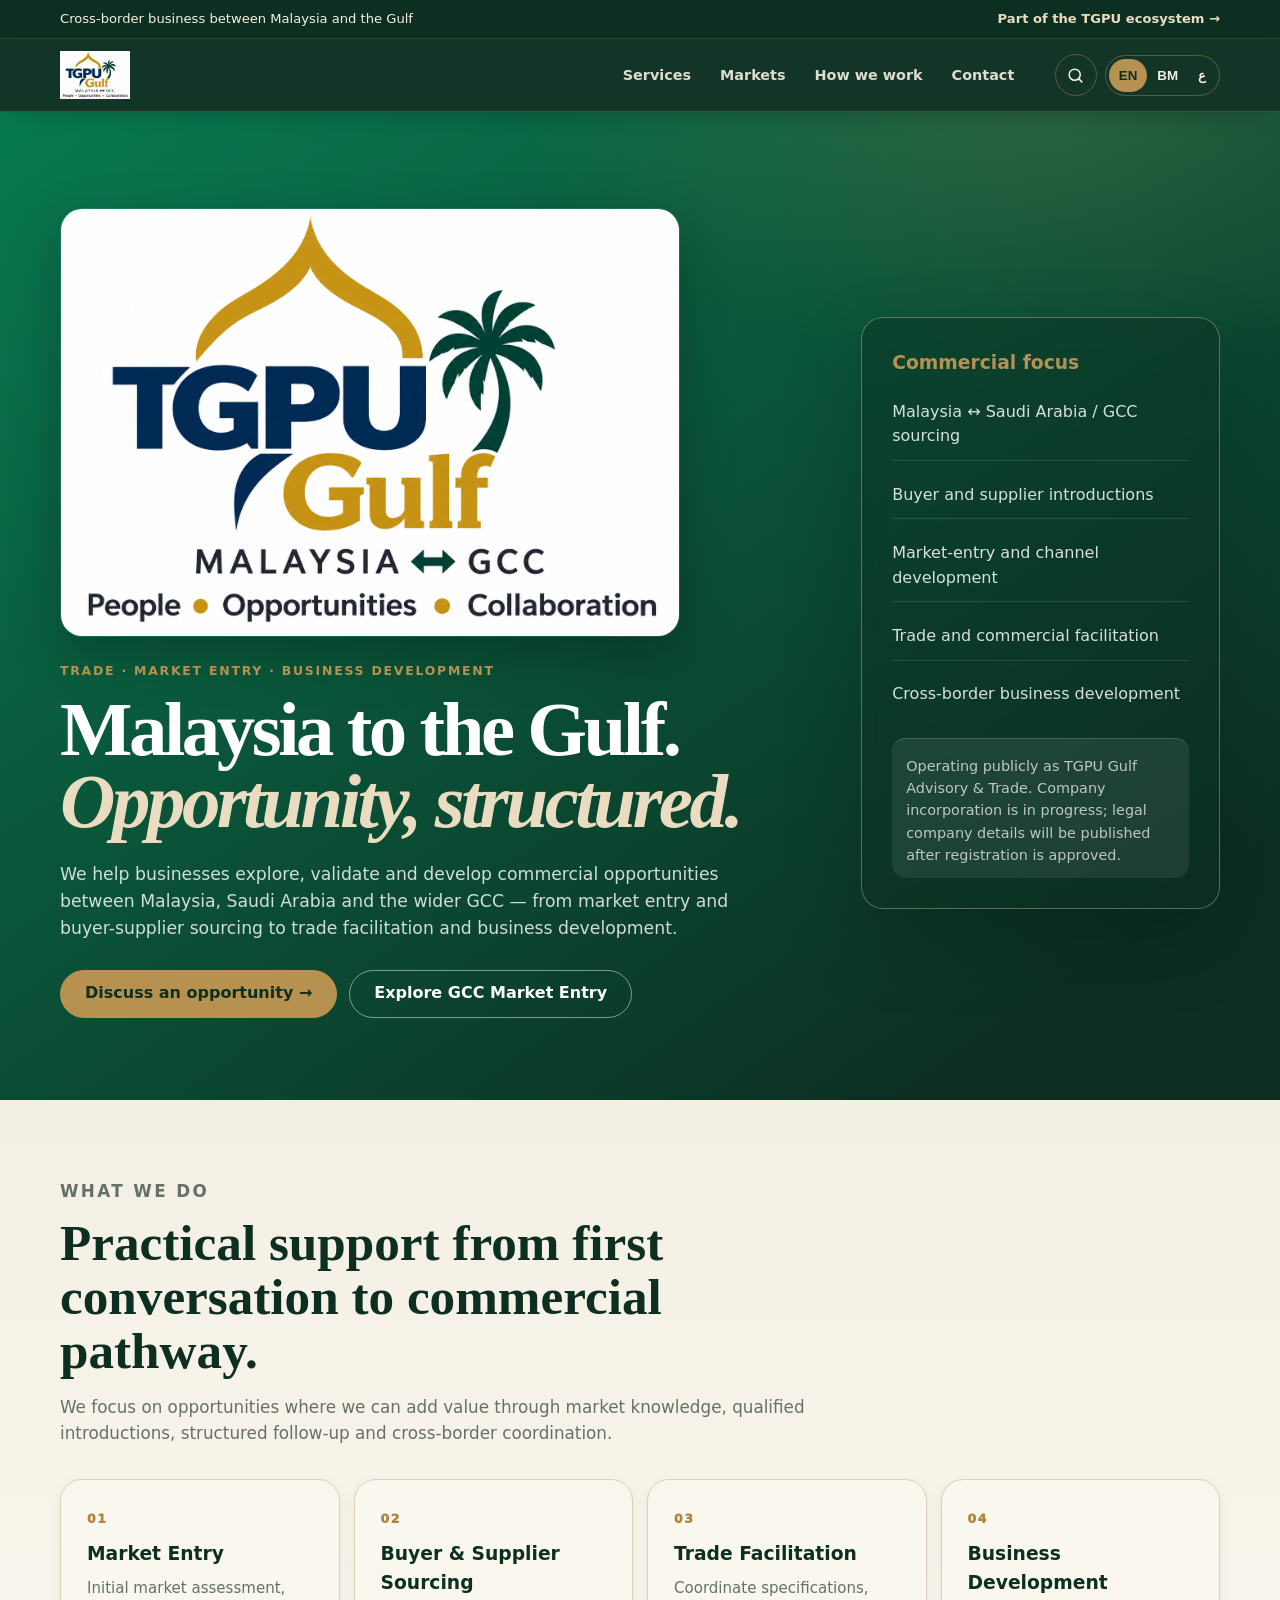
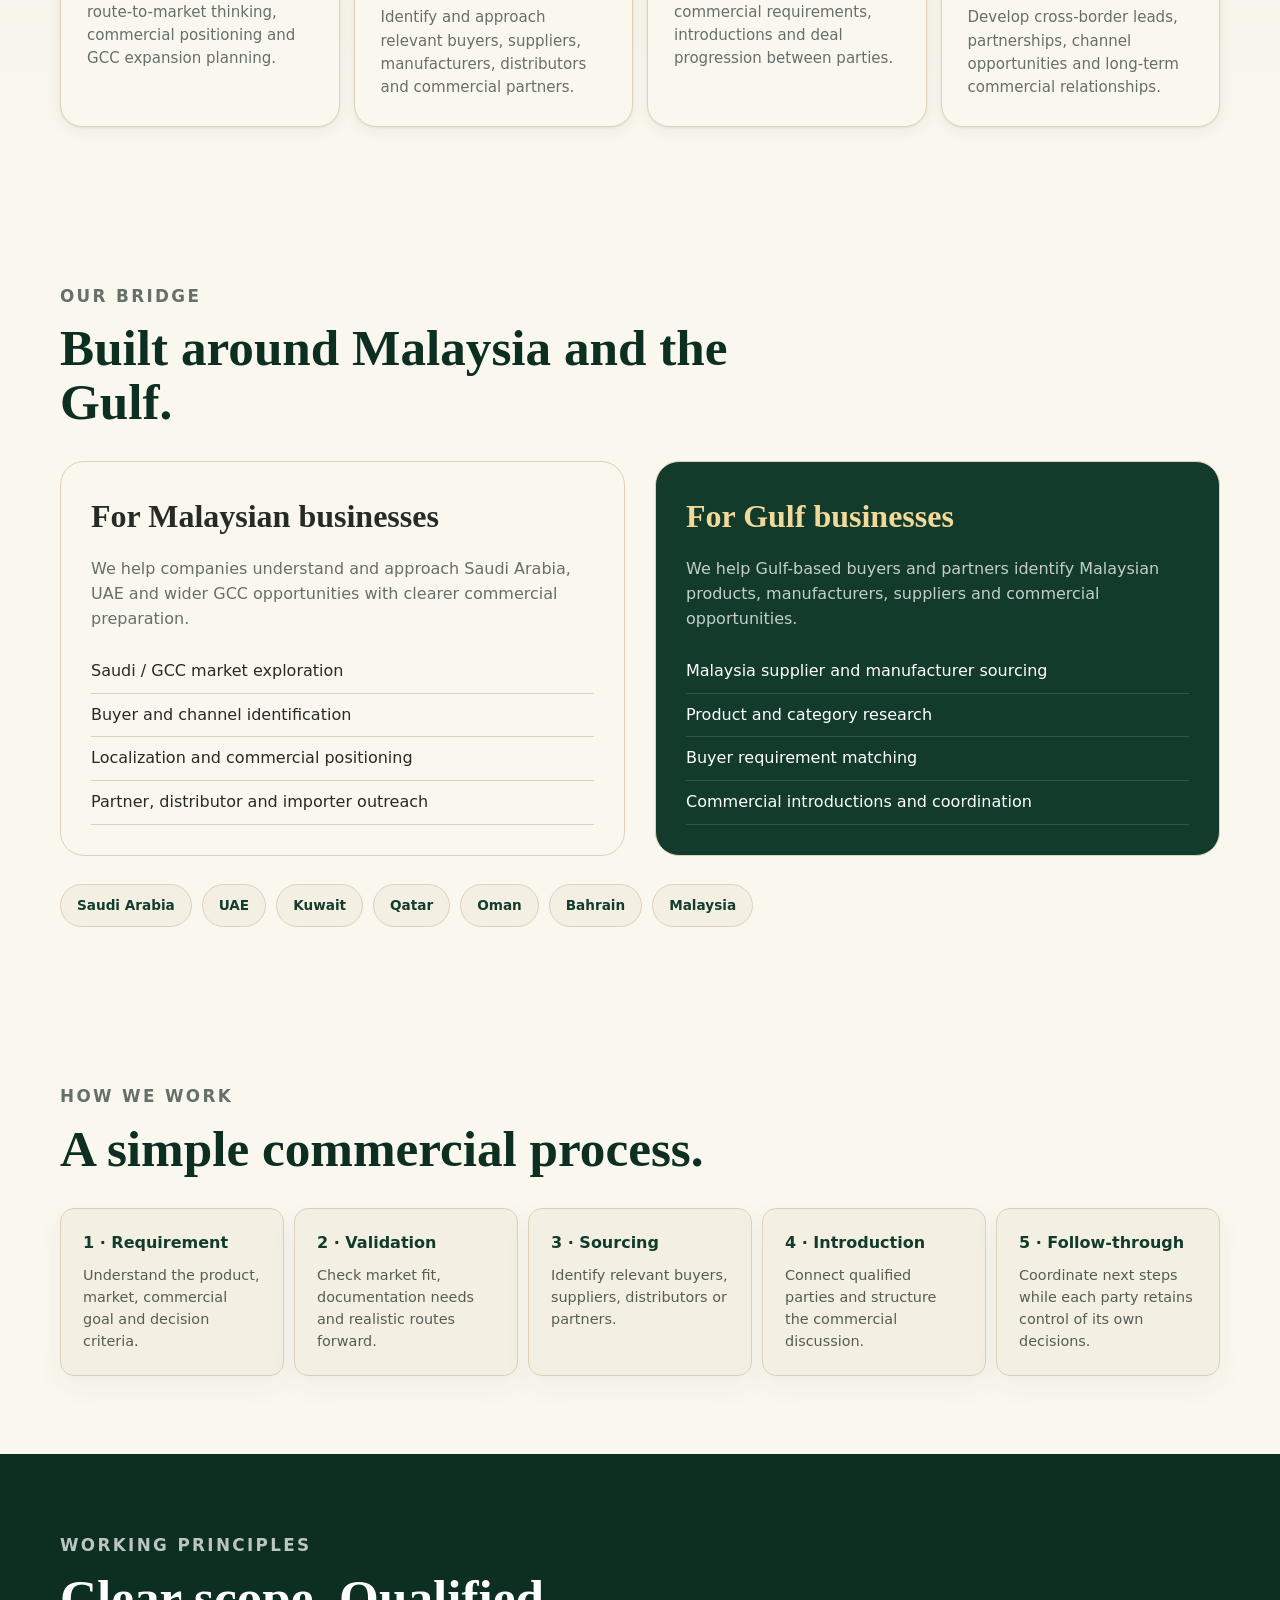
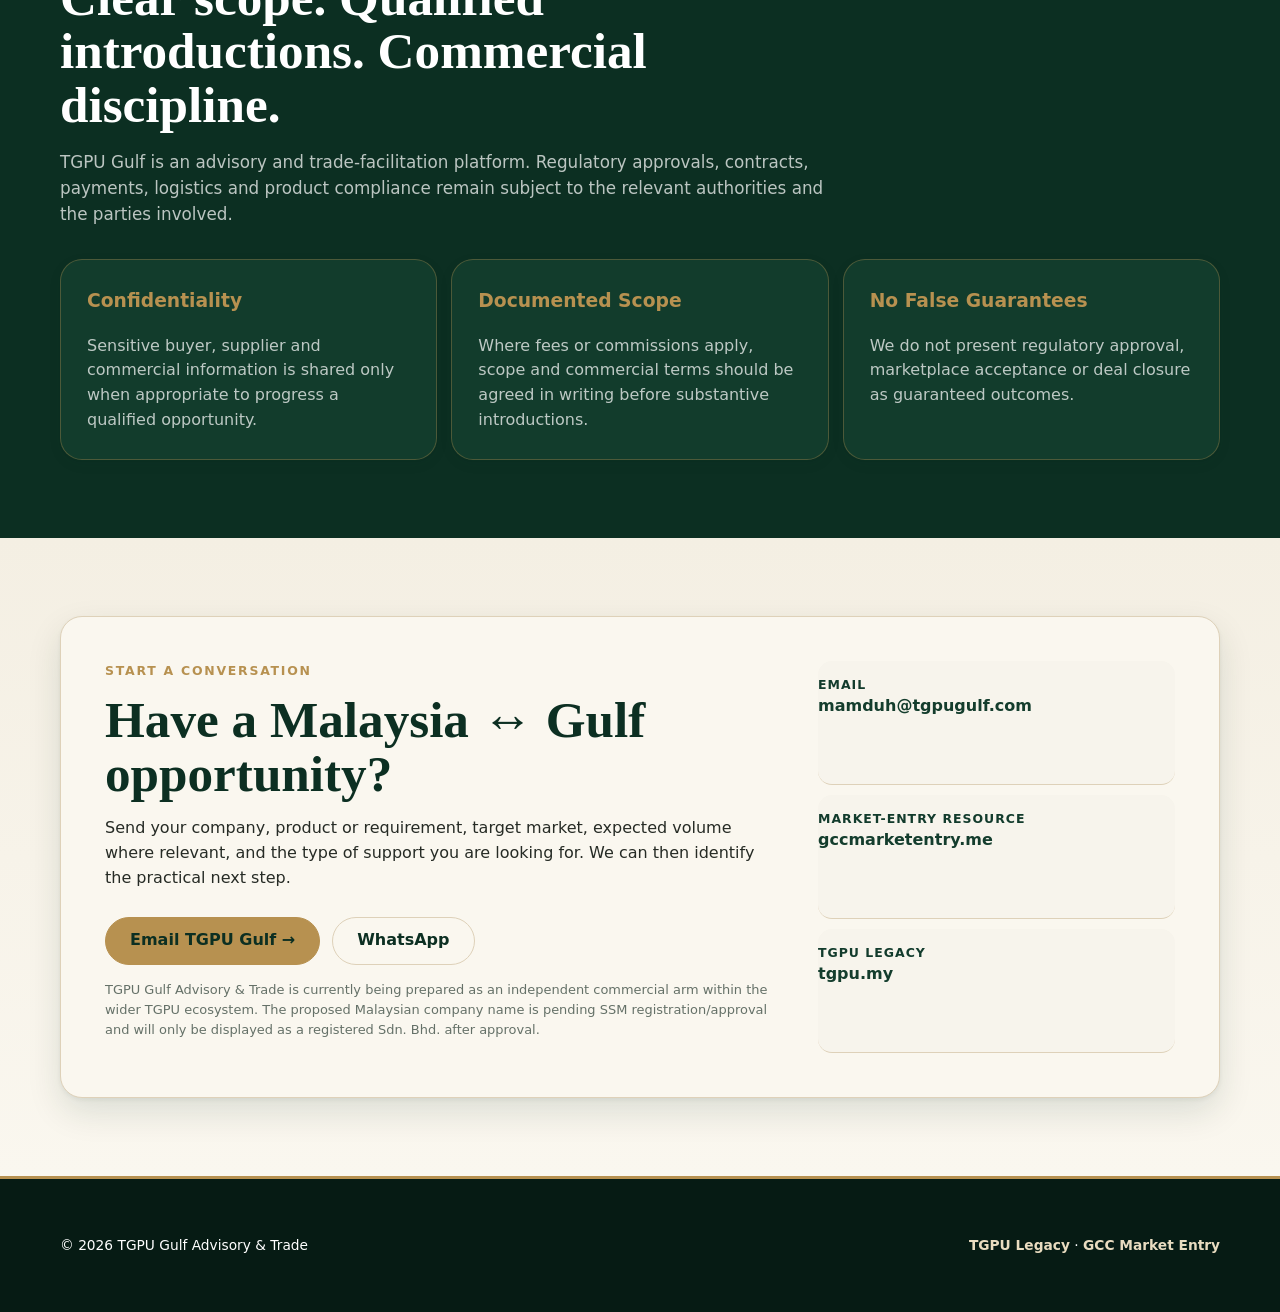
==== commit 395e3def: "Restore full multilingual TGPU Gulf production experience with master design" ====
--- a/index.html
+++ b/index.html
@@ -20,19 +20,62 @@
   <meta name="twitter:image" content="https://tgpugulf.com/tgpu-gulf-hero-social-20260923.png?v=20260923-banner">
   <meta name="theme-color" content="#0b3023">
   <link rel="icon" type="image/png" href="tgpu-gulf-approved.png">
-  <link rel="stylesheet" href="unified-tgpu-ecosystem.css">
   <script type="application/ld+json">{"@context":"https://schema.org","@type":"Organization","name":"TGPU Gulf Advisory & Trade","url":"https://tgpugulf.com/","email":"mamduh@tgpugulf.com","sameAs":["https://tgpu.my/","https://gccmarketentry.me/"],"areaServed":["Malaysia","Saudi Arabia","United Arab Emirates","Kuwait","Qatar","Oman","Bahrain"]}</script>
+  <style>
+    :root{--ink:#14271f;--green:#123b2c;--deep:#08291e;--sand:#f6f1e7;--gold:#b1853c;--muted:#657168;--line:rgba(18,59,44,.14);--white:#fff}
+    *{box-sizing:border-box}html{scroll-behavior:smooth}body{margin:0;color:var(--ink);background:#fff;font-family:Inter,ui-sans-serif,system-ui,-apple-system,BlinkMacSystemFont,"Segoe UI",sans-serif;line-height:1.62}a{color:inherit;text-decoration:none}.wrap{width:min(1160px,calc(100% - 36px));margin:auto}
+    .topbar{background:var(--deep);color:#e8f1ec;font-size:.86rem}.topbar .wrap{display:flex;justify-content:space-between;gap:18px;padding:9px 0}.topbar a{color:#f0d9a4;font-weight:800}
+    header{position:sticky;top:0;z-index:30;background:rgba(255,255,255,.96);backdrop-filter:blur(12px);border-bottom:1px solid var(--line)}nav{display:flex;align-items:center;justify-content:space-between;gap:22px;min-height:96px}.brand{display:flex;align-items:center;gap:11px}.brand img{width:220px;height:52px;object-fit:contain;object-position:left center;flex:0 0 220px;display:block}.brand strong{display:block;color:var(--green);font-size:1.03rem}.brand small{display:block;color:var(--muted);font-size:.71rem;letter-spacing:.08em;text-transform:uppercase}.navlinks{display:flex;align-items:center;gap:19px;font-size:.9rem;font-weight:800}.navlinks a:hover{color:var(--gold)}.nav-actions{display:flex;align-items:center;gap:8px}.search-toggle{width:40px;height:40px;display:grid;place-items:center;border:1px solid var(--line);border-radius:50%;background:#fff;color:var(--green);cursor:pointer}.search-toggle:hover,.search-toggle[aria-expanded="true"]{background:var(--green);color:#fff}.search-toggle svg{width:19px;height:19px;fill:none;stroke:currentColor;stroke-width:2;stroke-linecap:round}.lang{display:flex;border:1px solid var(--line);border-radius:999px;padding:3px}.lang button{border:0;background:transparent;padding:7px 10px;border-radius:999px;font-weight:900;color:var(--muted);cursor:pointer}.lang button.active{background:var(--green);color:white}
+    .site-search{display:none;background:#fff;border-bottom:1px solid var(--line);box-shadow:0 16px 30px rgba(18,59,44,.08)}.site-search.open{display:block}.search-row{display:flex;align-items:center;gap:10px;padding:14px 0}.search-row input{min-width:0;flex:1;border:1px solid var(--line);border-radius:999px;padding:12px 17px;font:inherit;color:var(--ink);outline:none}.search-row input:focus{border-color:var(--gold);box-shadow:0 0 0 3px rgba(177,133,60,.14)}.search-count{min-width:72px;color:var(--muted);font-size:.82rem;text-align:center}.search-nav,.search-close{height:40px;min-width:40px;border:1px solid var(--line);border-radius:999px;background:#fff;color:var(--green);font-weight:900;cursor:pointer}.search-nav:disabled{opacity:.4;cursor:not-allowed}.search-close{padding:0 14px}mark.site-match{background:#ffe08a;color:#14271f;border-radius:3px;padding:0 1px}.site-match.active-match{background:#f2a900;outline:2px solid rgba(18,59,44,.4)}
+    .approved-hero-banner{padding:18px 0;background:#fff}.approved-hero-banner .banner-wrap{width:min(1500px,calc(100% - 24px));margin:auto}.approved-hero-banner img{display:block;width:100%;height:auto;aspect-ratio:16/9;object-fit:cover;border-radius:24px;box-shadow:0 18px 48px rgba(8,41,30,.15)}
+    .hero{background:radial-gradient(circle at 78% 18%,rgba(177,133,60,.25),transparent 25%),linear-gradient(135deg,#0b3023,#174b36 72%,#255e45);color:#fff;padding:88px 0 76px}.hero-grid{display:grid;grid-template-columns:1.2fr .8fr;gap:58px;align-items:center}.kicker{font-size:.76rem;font-weight:950;letter-spacing:.18em;text-transform:uppercase;color:#f1d99e;margin:0 0 14px}.hero-brand-logo{width:min(620px,100%);max-width:620px;height:auto;display:block;margin:0 0 24px;border-radius:22px;border:1px solid rgba(255,255,255,.08);box-shadow:0 18px 50px rgba(0,0,0,.26)}.hero h1{margin:0;font-family:Georgia,"Times New Roman",serif;font-size:clamp(2.8rem,6vw,5.5rem);line-height:.99;letter-spacing:-.035em}.hero h1 span{display:block;color:#f0d393}.lead{max-width:730px;font-size:1.15rem;color:rgba(255,255,255,.81);margin:24px 0 28px}.actions{display:flex;gap:12px;flex-wrap:wrap}.btn{display:inline-flex;align-items:center;justify-content:center;padding:13px 18px;border-radius:999px;font-weight:900;border:1px solid transparent}.btn-primary{background:#f0d393;color:#173426}.btn-secondary{border-color:rgba(255,255,255,.36);color:white}.hero-card{padding:28px;border:1px solid rgba(255,255,255,.14);border-radius:26px;background:rgba(255,255,255,.08);box-shadow:0 30px 80px rgba(0,0,0,.18)}.hero-card h3{margin:0 0 12px;color:#f0d393}.hero-card ul{list-style:none;padding:0;margin:0}.hero-card li{padding:11px 0;border-bottom:1px solid rgba(255,255,255,.12);color:rgba(255,255,255,.84)}.hero-card li:last-child{border-bottom:0}.status{margin-top:18px;padding:12px 14px;border-radius:14px;background:rgba(255,255,255,.08);font-size:.82rem;color:rgba(255,255,255,.7)}
+    section{padding:76px 0}.section-head{max-width:820px;margin-bottom:34px}.eyebrow{font-size:.73rem;font-weight:950;letter-spacing:.16em;text-transform:uppercase;color:var(--gold);margin:0 0 9px}.section-head h2{margin:0;color:var(--green);font-family:Georgia,"Times New Roman",serif;font-size:clamp(2rem,4vw,3.45rem);line-height:1.08}.section-head p{color:var(--muted);font-size:1.05rem}.services{background:var(--sand)}.grid4{display:grid;grid-template-columns:repeat(4,1fr);gap:17px}.card{padding:24px;border:1px solid var(--line);border-radius:20px;background:white;box-shadow:0 12px 35px rgba(18,59,44,.05)}.card .num{font-weight:950;color:var(--gold);font-size:.78rem;letter-spacing:.12em}.card h3{color:var(--green);margin:9px 0}.card p{margin:0;color:var(--muted);font-size:.94rem}
+    .bridge{display:grid;grid-template-columns:1fr 1fr;gap:30px}.panel{padding:30px;border:1px solid var(--line);border-radius:24px}.panel.dark{background:var(--green);color:white}.panel h3{font-family:Georgia,"Times New Roman",serif;font-size:2rem;margin:0 0 13px}.panel.dark h3{color:#f2d99a}.panel p{color:var(--muted)}.panel.dark p{color:rgba(255,255,255,.75)}.list{list-style:none;padding:0;margin:18px 0 0}.list li{padding:9px 0;border-bottom:1px solid var(--line)}.dark .list li{border-color:rgba(255,255,255,.13)}
+    .process{background:#fbfaf7}.steps{display:grid;grid-template-columns:repeat(5,1fr);gap:12px}.step{padding:20px;border-top:3px solid var(--gold);background:white;border-radius:0 0 16px 16px;box-shadow:0 10px 28px rgba(18,59,44,.05)}.step b{display:block;color:var(--green);margin-bottom:7px}.step span{color:var(--muted);font-size:.9rem}
+    .markets{display:flex;gap:9px;flex-wrap:wrap}.chip{padding:8px 12px;border-radius:999px;background:#eef4f0;color:#2b5745;font-weight:850;font-size:.85rem}.trust{background:var(--deep);color:white}.trust .section-head h2{color:white}.trust .section-head p{color:rgba(255,255,255,.72)}.trustgrid{display:grid;grid-template-columns:repeat(3,1fr);gap:16px}.trustcard{padding:22px;border:1px solid rgba(255,255,255,.12);border-radius:18px;background:rgba(255,255,255,.06)}.trustcard h3{color:#f0d393;margin-top:0}.trustcard p{color:rgba(255,255,255,.72);margin-bottom:0}
+    .contact{background:var(--sand)}.contactbox{display:grid;grid-template-columns:1.15fr .85fr;gap:34px;padding:36px;border:1px solid var(--line);border-radius:28px;background:white}.contactbox h2{font-family:Georgia,"Times New Roman",serif;color:var(--green);font-size:clamp(2rem,4vw,3.1rem);margin:0 0 12px}.contactdetails{display:grid;gap:10px}.contactitem{padding:14px 16px;border-radius:14px;background:#f7f4ec}.contactitem b{display:block;color:var(--green);font-size:.78rem;text-transform:uppercase;letter-spacing:.08em}.contactitem a{font-weight:900}.legal{margin-top:15px;color:var(--muted);font-size:.81rem}
+    footer{padding:28px 0;background:#061b14;color:rgba(255,255,255,.67);font-size:.86rem}footer .wrap{display:flex;justify-content:space-between;gap:20px;align-items:center}footer a{color:#eed99f;font-weight:800}
+    [dir="rtl"] .hero-grid,[dir="rtl"] .bridge,[dir="rtl"] .contactbox{direction:rtl;text-align:right}
+    @media(max-width:950px){.navlinks{display:none}.hero-grid,.bridge,.contactbox{grid-template-columns:1fr}.grid4{grid-template-columns:repeat(2,1fr)}.steps{grid-template-columns:repeat(2,1fr)}.trustgrid{grid-template-columns:1fr}}
+    @media(max-width:620px){.approved-hero-banner{padding:10px 0}.approved-hero-banner .banner-wrap{width:calc(100% - 12px)}.approved-hero-banner img{border-radius:16px}.hero-brand-logo{width:min(100%,420px);margin-bottom:18px}.brand img{width:170px;height:42px;flex-basis:170px}nav{min-height:82px}.topbar .wrap{flex-direction:column;gap:2px}.hero{padding:66px 0 56px}.grid4,.steps{grid-template-columns:1fr}section{padding:58px 0}.brand small{display:none}.brand strong{font-size:.88rem}.search-row{flex-wrap:wrap}.search-row input{flex-basis:100%}.search-count{margin-inline-start:auto}footer .wrap{flex-direction:column;align-items:flex-start}}
+  </style>
+<style id="approved-logo-sizing">.brand img{width:150px;height:auto;flex:0 0 150px;max-width:32vw;object-fit:contain}header nav{padding-block:8px}@media(max-width:620px){.brand img{width:115px;height:auto;flex-basis:115px}}</style>  <link rel="stylesheet" href="unified-tgpu-ecosystem.css?v=20260926-master">
 </head>
 <body>
-<div class="topbar"><div class="wrap"><span>Cross-border business between Malaysia and the Gulf</span><a href="https://tgpu.my/" target="_blank" rel="noopener">Part of the TGPU ecosystem →</a></div></div>
-<header><div class="wrap"><nav><a class="brand" href="#top" aria-label="TGPU Gulf home"><img src="tgpu-gulf-approved.png" alt="TGPU Gulf — Malaysia ↔ GCC"></a><div class="navlinks"><a href="#services">Services</a><a href="#markets">Markets</a><a href="#process">How we work</a><a href="#contact">Contact</a></div><div class="nav-actions"><button class="search-toggle" type="button" aria-label="Search this page">⌕</button><div class="lang"><button class="active">EN</button><button>BM</button><button>ع</button></div></div></nav></div></header>
-<section class="approved-hero-banner" id="top"><div class="banner-wrap"><img src="tgpu-gulf-approved-banner.webp" alt="TGPU Gulf approved banner"></div></section>
-<section class="hero"><div class="wrap hero-grid"><div><p class="kicker">Bridging Malaysia and the GCC</p><h1>TGPU Gulf <span>Advisory & Trade</span></h1><p class="lead">Connecting knowledge, people and opportunities between Malaysia and Saudi Arabia and the wider GCC through market-entry advisory, sourcing, trade facilitation and cross-border business development.</p><div class="actions"><a class="btn btn-primary" href="#services">Explore opportunities →</a><a class="btn btn-secondary" href="#contact">Contact us</a></div></div><aside class="hero-card"><h3>Malaysia ↔ GCC</h3><ul><li>Market-entry advisory</li><li>Buyer-supplier sourcing</li><li>Trade facilitation</li><li>Cross-border business development</li></ul><div class="status">Part of the TGPU ecosystem.</div></aside></div></section>
-<section class="services" id="services"><div class="wrap"><div class="section-head"><p class="eyebrow">What we do</p><h2>Practical support for Malaysia–GCC business</h2></div><div class="grid4"><article class="card"><span class="num">01</span><h3>Market Entry</h3><p>Structured guidance for companies exploring Saudi Arabia and wider GCC markets.</p></article><article class="card"><span class="num">02</span><h3>Sourcing</h3><p>Buyer and supplier discovery, introductions and commercial coordination.</p></article><article class="card"><span class="num">03</span><h3>Trade Facilitation</h3><p>Support around routes to market, partners and practical cross-border execution.</p></article><article class="card"><span class="num">04</span><h3>Business Development</h3><p>Relationship-building and partnership development across Malaysia and the Gulf.</p></article></div></div></section>
-<section id="markets"><div class="wrap"><div class="section-head"><p class="eyebrow">Markets</p><h2>Malaysia to the Gulf</h2><p>Focus across Saudi Arabia, UAE, Kuwait, Qatar, Oman and Bahrain.</p></div><div class="markets"><span class="chip">Saudi Arabia</span><span class="chip">UAE</span><span class="chip">Kuwait</span><span class="chip">Qatar</span><span class="chip">Oman</span><span class="chip">Bahrain</span></div></div></section>
-<section class="process" id="process"><div class="wrap"><div class="section-head"><p class="eyebrow">How we work</p><h2>A simple collaboration pathway</h2></div><div class="steps"><div class="step"><b>1. Understand</b><span>Clarify your objective and market.</span></div><div class="step"><b>2. Research</b><span>Review the commercial route and requirements.</span></div><div class="step"><b>3. Connect</b><span>Identify suitable people, partners or channels.</span></div><div class="step"><b>4. Coordinate</b><span>Support communication and practical next steps.</span></div><div class="step"><b>5. Grow</b><span>Build on validated opportunities.</span></div></div></div></section>
-<section class="trust"><div class="wrap"><div class="section-head"><p class="eyebrow">TGPU ecosystem</p><h2>Knowledge, community and opportunity</h2><p>TGPU Gulf sits alongside TGPU Legacy and GCC Market Entry as part of one wider ecosystem.</p></div><div class="trustgrid"><article class="trustcard"><h3>TGPU Legacy</h3><p>Education, Islamic learning, heritage and community.</p></article><article class="trustcard"><h3>TGPU Gulf</h3><p>Malaysia–GCC advisory, trade and partnerships.</p></article><article class="trustcard"><h3>GCC Market Entry</h3><p>Free market-entry knowledge, official-source guidance and planning tools.</p></article></div></div></section>
-<section class="contact" id="contact"><div class="wrap"><div class="contactbox"><div><p class="eyebrow">Start a conversation</p><h2>Explore a Malaysia–GCC opportunity</h2><p>Use TGPU Gulf for commercial collaboration and GCC Market Entry for free independent research and planning.</p><div class="actions"><a class="btn btn-primary" href="mailto:mamduh@tgpugulf.com">Email TGPU Gulf</a><a class="btn" href="https://gccmarketentry.me/" target="_blank" rel="noopener">Open GCC Market Entry</a></div></div><div class="contactdetails"><div class="contactitem"><b>Email</b><a href="mailto:mamduh@tgpugulf.com">mamduh@tgpugulf.com</a></div><div class="contactitem"><b>Ecosystem</b><a href="https://tgpu.my/" target="_blank" rel="noopener">tgpu.my</a></div><div class="contactitem"><b>Knowledge hub</b><a href="https://gccmarketentry.me/" target="_blank" rel="noopener">gccmarketentry.me</a></div></div></div></div></section>
-<footer><div class="wrap"><span>© 2026 TGPU Ecosystem</span><span><a href="https://tgpu.my/">TGPU</a> · <a href="https://gccmarketentry.me/">GCC Market Entry</a></span></div></footer>
+<div class="topbar"><div class="wrap"><span data-i18n="top">Cross-border business between Malaysia and the Gulf</span><a href="https://tgpu.my/" target="_blank" rel="noopener" data-i18n="legacy">Part of the TGPU ecosystem →</a></div></div>
+<header><div class="wrap"><nav><a class="brand" href="#top" aria-label="TGPU Gulf home"><img src="tgpu-gulf-approved.png" alt="TGPU Gulf — Malaysia ↔ GCC"></a><div class="navlinks"><a href="#services" data-i18n="navServices">Services</a><a href="#markets" data-i18n="navMarkets">Markets</a><a href="#process" data-i18n="navProcess">How we work</a><a href="#contact" data-i18n="navContact">Contact</a></div><div class="nav-actions"><button class="search-toggle" type="button" aria-expanded="false" aria-controls="site-search" data-i18n-aria="searchOpen" aria-label="Search this page"><svg viewBox="0 0 24 24" aria-hidden="true"><circle cx="11" cy="11" r="7"></circle><path d="m20 20-4-4"></path></svg></button><div class="lang"><button data-lang="en" class="active">EN</button><button data-lang="ms">BM</button><button data-lang="ar">ع</button></div></div></nav></div><div class="site-search" id="site-search"><div class="wrap search-row" role="search"><input id="site-search-input" type="search" autocomplete="off" data-i18n-placeholder="searchPlaceholder" placeholder="Search this page…"><span class="search-count" id="search-count" aria-live="polite"></span><button class="search-nav" id="search-prev" type="button" data-i18n-aria="searchPrev" aria-label="Previous result">↑</button><button class="search-nav" id="search-next" type="button" data-i18n-aria="searchNext" aria-label="Next result">↓</button><button class="search-close" id="search-close" type="button" data-i18n="searchClose">Close</button></div></div></header>
+<main id="top">
+<section class="approved-hero-banner" aria-label="TGPU Gulf approved banner"><div class="banner-wrap"><img src="tgpu-gulf-hero-social-20260923.png?v=20260923-banner" width="1536" height="768" alt="TGPU Gulf — Malaysia ↔ GCC · People · Opportunities · Collaboration" fetchpriority="high" decoding="async"></div></section>
+<section class="hero"><div class="wrap hero-grid"><div><img class="hero-brand-logo" src="tgpu-gulf-approved.png" alt="TGPU Gulf — Malaysia ↔ GCC · People · Opportunities · Collaboration"><p class="kicker" data-i18n="heroKicker">Trade · Market Entry · Business Development</p><h1 data-i18n-html="heroTitle">Malaysia to the Gulf.<span>Opportunity, structured.</span></h1><p class="lead" data-i18n="heroLead">We help businesses explore, validate and develop commercial opportunities between Malaysia, Saudi Arabia and the wider GCC — from market entry and buyer-supplier sourcing to trade facilitation and business development.</p><div class="actions"><a class="btn btn-primary" href="#contact" data-i18n="heroCta">Discuss an opportunity →</a><a class="btn btn-secondary" href="https://gccmarketentry.me/" target="_blank" rel="noopener" data-i18n="guideCta">Explore GCC Market Entry</a></div></div><aside class="hero-card"><h3 data-i18n="focusTitle">Commercial focus</h3><ul><li data-i18n="focus1">Malaysia ↔ Saudi Arabia / GCC sourcing</li><li data-i18n="focus2">Buyer and supplier introductions</li><li data-i18n="focus3">Market-entry and channel development</li><li data-i18n="focus4">Trade and commercial facilitation</li><li data-i18n="focus5">Cross-border business development</li></ul><div class="status" data-i18n="status">Operating publicly as TGPU Gulf Advisory & Trade. Company incorporation is in progress; legal company details will be published after registration is approved.</div></aside></div></section>
+<section id="services" class="services"><div class="wrap"><div class="section-head"><p class="eyebrow" data-i18n="servicesEye">What we do</p><h2 data-i18n="servicesTitle">Practical support from first conversation to commercial pathway.</h2><p data-i18n="servicesIntro">We focus on opportunities where we can add value through market knowledge, qualified introductions, structured follow-up and cross-border coordination.</p></div><div class="grid4"><article class="card"><span class="num">01</span><h3 data-i18n="s1t">Market Entry</h3><p data-i18n="s1p">Initial market assessment, route-to-market thinking, commercial positioning and GCC expansion planning.</p></article><article class="card"><span class="num">02</span><h3 data-i18n="s2t">Buyer & Supplier Sourcing</h3><p data-i18n="s2p">Identify and approach relevant buyers, suppliers, manufacturers, distributors and commercial partners.</p></article><article class="card"><span class="num">03</span><h3 data-i18n="s3t">Trade Facilitation</h3><p data-i18n="s3p">Coordinate specifications, commercial requirements, introductions and deal progression between parties.</p></article><article class="card"><span class="num">04</span><h3 data-i18n="s4t">Business Development</h3><p data-i18n="s4p">Develop cross-border leads, partnerships, channel opportunities and long-term commercial relationships.</p></article></div></div></section>
+<section id="markets"><div class="wrap"><div class="section-head"><p class="eyebrow" data-i18n="marketsEye">Our bridge</p><h2 data-i18n="marketsTitle">Built around Malaysia and the Gulf.</h2></div><div class="bridge"><div class="panel"><h3 data-i18n="malaysiaTitle">For Malaysian businesses</h3><p data-i18n="malaysiaP">We help companies understand and approach Saudi Arabia, UAE and wider GCC opportunities with clearer commercial preparation.</p><ul class="list"><li data-i18n="m1">Saudi / GCC market exploration</li><li data-i18n="m2">Buyer and channel identification</li><li data-i18n="m3">Localization and commercial positioning</li><li data-i18n="m4">Partner, distributor and importer outreach</li></ul></div><div class="panel dark"><h3 data-i18n="gulfTitle">For Gulf businesses</h3><p data-i18n="gulfP">We help Gulf-based buyers and partners identify Malaysian products, manufacturers, suppliers and commercial opportunities.</p><ul class="list"><li data-i18n="g1">Malaysia supplier and manufacturer sourcing</li><li data-i18n="g2">Product and category research</li><li data-i18n="g3">Buyer requirement matching</li><li data-i18n="g4">Commercial introductions and coordination</li></ul></div></div><div style="margin-top:28px" class="markets"><span class="chip">Saudi Arabia</span><span class="chip">UAE</span><span class="chip">Kuwait</span><span class="chip">Qatar</span><span class="chip">Oman</span><span class="chip">Bahrain</span><span class="chip">Malaysia</span></div></div></section>
+<section id="process" class="process"><div class="wrap"><div class="section-head"><p class="eyebrow" data-i18n="processEye">How we work</p><h2 data-i18n="processTitle">A simple commercial process.</h2></div><div class="steps"><div class="step"><b data-i18n="p1t">1 · Requirement</b><span data-i18n="p1p">Understand the product, market, commercial goal and decision criteria.</span></div><div class="step"><b data-i18n="p2t">2 · Validation</b><span data-i18n="p2p">Check market fit, documentation needs and realistic routes forward.</span></div><div class="step"><b data-i18n="p3t">3 · Sourcing</b><span data-i18n="p3p">Identify relevant buyers, suppliers, distributors or partners.</span></div><div class="step"><b data-i18n="p4t">4 · Introduction</b><span data-i18n="p4p">Connect qualified parties and structure the commercial discussion.</span></div><div class="step"><b data-i18n="p5t">5 · Follow-through</b><span data-i18n="p5p">Coordinate next steps while each party retains control of its own decisions.</span></div></div></div></section>
+<section class="trust"><div class="wrap"><div class="section-head"><p class="eyebrow" data-i18n="trustEye">Working principles</p><h2 data-i18n="trustTitle">Clear scope. Qualified introductions. Commercial discipline.</h2><p data-i18n="trustIntro">TGPU Gulf is an advisory and trade-facilitation platform. Regulatory approvals, contracts, payments, logistics and product compliance remain subject to the relevant authorities and the parties involved.</p></div><div class="trustgrid"><div class="trustcard"><h3 data-i18n="t1t">Confidentiality</h3><p data-i18n="t1p">Sensitive buyer, supplier and commercial information is shared only when appropriate to progress a qualified opportunity.</p></div><div class="trustcard"><h3 data-i18n="t2t">Documented Scope</h3><p data-i18n="t2p">Where fees or commissions apply, scope and commercial terms should be agreed in writing before substantive introductions.</p></div><div class="trustcard"><h3 data-i18n="t3t">No False Guarantees</h3><p data-i18n="t3p">We do not present regulatory approval, marketplace acceptance or deal closure as guaranteed outcomes.</p></div></div></div></section>
+<section id="contact" class="contact"><div class="wrap"><div class="contactbox"><div><p class="eyebrow" data-i18n="contactEye">Start a conversation</p><h2 data-i18n="contactTitle">Have a Malaysia ↔ Gulf opportunity?</h2><p data-i18n="contactP">Send your company, product or requirement, target market, expected volume where relevant, and the type of support you are looking for. We can then identify the practical next step.</p><div class="actions"><a class="btn btn-primary" href="mailto:mamduh@tgpugulf.com?subject=TGPU%20Gulf%20Business%20Enquiry" data-i18n="emailCta">Email TGPU Gulf →</a><a class="btn" style="border-color:var(--line)" href="https://wa.me/60128681339" target="_blank" rel="noopener" data-i18n="waCta">WhatsApp</a></div><p class="legal" data-i18n="legal">TGPU Gulf Advisory & Trade is currently being prepared as an independent commercial arm within the wider TGPU ecosystem. The proposed Malaysian company name is pending SSM registration/approval and will only be displayed as a registered Sdn. Bhd. after approval.</p></div><div class="contactdetails"><div class="contactitem"><b data-i18n="emailLabel">Email</b><a href="mailto:mamduh@tgpugulf.com">mamduh@tgpugulf.com</a></div><div class="contactitem"><b data-i18n="resourceLabel">Market-entry resource</b><a href="https://gccmarketentry.me/" target="_blank" rel="noopener">gccmarketentry.me</a></div><div class="contactitem"><b data-i18n="legacyLabel">TGPU Legacy</b><a href="https://tgpu.my/" target="_blank" rel="noopener">tgpu.my</a></div></div></div></div></section>
+</main>
+<footer><div class="wrap"><span>© <span id="year"></span> TGPU Gulf Advisory & Trade</span><span><a href="https://tgpu.my/" target="_blank" rel="noopener">TGPU Legacy</a> · <a href="https://gccmarketentry.me/" target="_blank" rel="noopener">GCC Market Entry</a></span></div></footer>
+<script>
+const i18n={
+en:{top:'Cross-border business between Malaysia and the Gulf',legacy:'Part of the TGPU ecosystem →',navServices:'Services',navMarkets:'Markets',navProcess:'How we work',navContact:'Contact',heroKicker:'Trade · Market Entry · Business Development',heroTitle:'Malaysia to the Gulf.<span>Opportunity, structured.</span>',heroLead:'We help businesses explore, validate and develop commercial opportunities between Malaysia, Saudi Arabia and the wider GCC — from market entry and buyer-supplier sourcing to trade facilitation and business development.',heroCta:'Discuss an opportunity →',guideCta:'Explore GCC Market Entry',focusTitle:'Commercial focus',focus1:'Malaysia ↔ Saudi Arabia / GCC sourcing',focus2:'Buyer and supplier introductions',focus3:'Market-entry and channel development',focus4:'Trade and commercial facilitation',focus5:'Cross-border business development',status:'Operating publicly as TGPU Gulf Advisory & Trade. Company incorporation is in progress; legal company details will be published after registration is approved.',servicesEye:'What we do',servicesTitle:'Practical support from first conversation to commercial pathway.',servicesIntro:'We focus on opportunities where we can add value through market knowledge, qualified introductions, structured follow-up and cross-border coordination.',s1t:'Market Entry',s1p:'Initial market assessment, route-to-market thinking, commercial positioning and GCC expansion planning.',s2t:'Buyer & Supplier Sourcing',s2p:'Identify and approach relevant buyers, suppliers, manufacturers, distributors and commercial partners.',s3t:'Trade Facilitation',s3p:'Coordinate specifications, commercial requirements, introductions and deal progression between parties.',s4t:'Business Development',s4p:'Develop cross-border leads, partnerships, channel opportunities and long-term commercial relationships.',marketsEye:'Our bridge',marketsTitle:'Built around Malaysia and the Gulf.',malaysiaTitle:'For Malaysian businesses',malaysiaP:'We help companies understand and approach Saudi Arabia, UAE and wider GCC opportunities with clearer commercial preparation.',m1:'Saudi / GCC market exploration',m2:'Buyer and channel identification',m3:'Localization and commercial positioning',m4:'Partner, distributor and importer outreach',gulfTitle:'For Gulf businesses',gulfP:'We help Gulf-based buyers and partners identify Malaysian products, manufacturers, suppliers and commercial opportunities.',g1:'Malaysia supplier and manufacturer sourcing',g2:'Product and category research',g3:'Buyer requirement matching',g4:'Commercial introductions and coordination',processEye:'How we work',processTitle:'A simple commercial process.',p1t:'1 · Requirement',p1p:'Understand the product, market, commercial goal and decision criteria.',p2t:'2 · Validation',p2p:'Check market fit, documentation needs and realistic routes forward.',p3t:'3 · Sourcing',p3p:'Identify relevant buyers, suppliers, distributors or partners.',p4t:'4 · Introduction',p4p:'Connect qualified parties and structure the commercial discussion.',p5t:'5 · Follow-through',p5p:'Coordinate next steps while each party retains control of its own decisions.',trustEye:'Working principles',trustTitle:'Clear scope. Qualified introductions. Commercial discipline.',trustIntro:'TGPU Gulf is an advisory and trade-facilitation platform. Regulatory approvals, contracts, payments, logistics and product compliance remain subject to the relevant authorities and the parties involved.',t1t:'Confidentiality',t1p:'Sensitive buyer, supplier and commercial information is shared only when appropriate to progress a qualified opportunity.',t2t:'Documented Scope',t2p:'Where fees or commissions apply, scope and commercial terms should be agreed in writing before substantive introductions.',t3t:'No False Guarantees',t3p:'We do not present regulatory approval, marketplace acceptance or deal closure as guaranteed outcomes.',contactEye:'Start a conversation',contactTitle:'Have a Malaysia ↔ Gulf opportunity?',contactP:'Send your company, product or requirement, target market, expected volume where relevant, and the type of support you are looking for. We can then identify the practical next step.',emailCta:'Email TGPU Gulf →',waCta:'WhatsApp',legal:'TGPU Gulf Advisory & Trade is currently being prepared as an independent commercial arm within the wider TGPU ecosystem. The proposed Malaysian company name is pending SSM registration/approval and will only be displayed as a registered Sdn. Bhd. after approval.',emailLabel:'Email',resourceLabel:'Market-entry resource',legacyLabel:'TGPU Legacy'},
+ms:{top:'Perniagaan rentas sempadan antara Malaysia dan Teluk',legacy:'Sebahagian daripada ekosistem TGPU →',navServices:'Perkhidmatan',navMarkets:'Pasaran',navProcess:'Cara kami bekerja',navContact:'Hubungi',heroKicker:'Perdagangan · Kemasukan Pasaran · Pembangunan Perniagaan',heroTitle:'Malaysia ke Teluk.<span>Peluang yang distrukturkan.</span>',heroLead:'Kami membantu perniagaan meneroka, mengesahkan dan membangunkan peluang komersial antara Malaysia, Arab Saudi dan GCC — daripada kemasukan pasaran dan sourcing pembeli-pembekal hingga fasilitasi perdagangan dan pembangunan perniagaan.',heroCta:'Bincang peluang →',guideCta:'Terokai GCC Market Entry',focusTitle:'Fokus komersial',focus1:'Sourcing Malaysia ↔ Arab Saudi / GCC',focus2:'Pengenalan pembeli dan pembekal',focus3:'Kemasukan pasaran dan pembangunan saluran',focus4:'Fasilitasi perdagangan dan komersial',focus5:'Pembangunan perniagaan rentas sempadan',status:'Beroperasi secara awam sebagai TGPU Gulf Advisory & Trade. Proses pemerbadanan syarikat sedang berjalan; butiran undang-undang syarikat akan diterbitkan selepas pendaftaran diluluskan.',servicesEye:'Apa yang kami lakukan',servicesTitle:'Sokongan praktikal daripada perbualan pertama hingga laluan komersial.',servicesIntro:'Kami memberi tumpuan kepada peluang yang boleh kami tambah nilai melalui pengetahuan pasaran, pengenalan yang layak, susulan berstruktur dan koordinasi rentas sempadan.',s1t:'Kemasukan Pasaran',s1p:'Penilaian awal pasaran, pemikiran route-to-market, kedudukan komersial dan perancangan pengembangan GCC.',s2t:'Sourcing Pembeli & Pembekal',s2p:'Mengenal pasti dan mendekati pembeli, pembekal, pengilang, pengedar dan rakan komersial yang relevan.',s3t:'Fasilitasi Perdagangan',s3p:'Menyelaras spesifikasi, keperluan komersial, pengenalan dan perkembangan urus niaga antara pihak.',s4t:'Pembangunan Perniagaan',s4p:'Membangunkan lead rentas sempadan, perkongsian, peluang saluran dan hubungan komersial jangka panjang.',marketsEye:'Jambatan kami',marketsTitle:'Dibina sekitar Malaysia dan Teluk.',malaysiaTitle:'Untuk perniagaan Malaysia',malaysiaP:'Kami membantu syarikat memahami dan mendekati peluang di Arab Saudi, UAE dan GCC dengan persediaan komersial yang lebih jelas.',m1:'Penerokaan pasaran Saudi / GCC',m2:'Pengenalpastian pembeli dan saluran',m3:'Lokalisasi dan kedudukan komersial',m4:'Outreach rakan, pengedar dan pengimport',gulfTitle:'Untuk perniagaan Teluk',gulfP:'Kami membantu pembeli dan rakan di GCC mengenal pasti produk, pengilang, pembekal dan peluang komersial dari Malaysia.',g1:'Sourcing pembekal dan pengilang Malaysia',g2:'Penyelidikan produk dan kategori',g3:'Pemadanan keperluan pembeli',g4:'Pengenalan dan koordinasi komersial',processEye:'Cara kami bekerja',processTitle:'Proses komersial yang ringkas.',p1t:'1 · Keperluan',p1p:'Memahami produk, pasaran, matlamat komersial dan kriteria keputusan.',p2t:'2 · Pengesahan',p2p:'Semak kesesuaian pasaran, keperluan dokumentasi dan laluan yang realistik.',p3t:'3 · Sourcing',p3p:'Mengenal pasti pembeli, pembekal, pengedar atau rakan yang relevan.',p4t:'4 · Pengenalan',p4p:'Menghubungkan pihak yang layak dan menstrukturkan perbincangan komersial.',p5t:'5 · Susulan',p5p:'Menyelaras langkah seterusnya sementara setiap pihak mengekalkan kawalan terhadap keputusan mereka.',trustEye:'Prinsip kerja',trustTitle:'Skop jelas. Pengenalan berkualiti. Disiplin komersial.',trustIntro:'TGPU Gulf ialah platform khidmat nasihat dan fasilitasi perdagangan. Kelulusan peraturan, kontrak, pembayaran, logistik dan pematuhan produk kekal tertakluk kepada pihak berkuasa dan pihak yang terlibat.',t1t:'Kerahsiaan',t1p:'Maklumat sensitif pembeli, pembekal dan komersial dikongsi hanya apabila sesuai untuk memajukan peluang yang layak.',t2t:'Skop Bertulis',t2p:'Jika fi atau komisen terpakai, skop dan terma komersial hendaklah dipersetujui secara bertulis sebelum pengenalan substantif.',t3t:'Tiada Jaminan Palsu',t3p:'Kami tidak menggambarkan kelulusan peraturan, penerimaan marketplace atau penutupan urus niaga sebagai hasil yang dijamin.',contactEye:'Mulakan perbualan',contactTitle:'Ada peluang Malaysia ↔ Teluk?',contactP:'Hantar maklumat syarikat, produk atau keperluan anda, pasaran sasaran, anggaran volum jika relevan, dan jenis sokongan yang diperlukan. Kami akan mengenal pasti langkah praktikal seterusnya.',emailCta:'E-mel TGPU Gulf →',waCta:'WhatsApp',legal:'TGPU Gulf Advisory & Trade sedang dibangunkan sebagai cabang komersial bebas dalam ekosistem TGPU. Nama syarikat Malaysia yang dicadangkan masih menunggu pendaftaran/kelulusan SSM dan hanya akan dipaparkan sebagai Sdn. Bhd. berdaftar selepas diluluskan.',emailLabel:'E-mel',resourceLabel:'Sumber kemasukan pasaran',legacyLabel:'TGPU Legacy'},
+ar:{top:'أعمال عابرة للحدود بين ماليزيا والخليج',legacy:'جزء من منظومة TGPU ←',navServices:'الخدمات',navMarkets:'الأسواق',navProcess:'آلية العمل',navContact:'تواصل معنا',heroKicker:'التجارة · دخول السوق · تطوير الأعمال',heroTitle:'من ماليزيا إلى الخليج.<span>فرص تجارية بصورة منظمة.</span>',heroLead:'نساعد الشركات على استكشاف وتقييم وتطوير الفرص التجارية بين ماليزيا والمملكة العربية السعودية ودول مجلس التعاون الخليجي، من دخول السوق وربط المشترين بالموردين إلى تسهيل التجارة وتطوير الأعمال.',heroCta:'ناقش فرصة تجارية ←',guideCta:'استكشف GCC Market Entry',focusTitle:'التركيز التجاري',focus1:'التوريد بين ماليزيا والسعودية / الخليج',focus2:'ربط المشترين بالموردين',focus3:'دخول السوق وتطوير قنوات البيع',focus4:'تسهيل التجارة والمعاملات التجارية',focus5:'تطوير الأعمال العابرة للحدود',status:'نعمل علنًا باسم TGPU Gulf Advisory & Trade. إجراءات تأسيس الشركة جارية، وسيتم نشر البيانات القانونية للشركة بعد اعتماد التسجيل.',servicesEye:'ماذا نقدم',servicesTitle:'دعم عملي من المحادثة الأولى حتى بناء المسار التجاري.',servicesIntro:'نركز على الفرص التي يمكننا إضافة قيمة فيها من خلال معرفة السوق، والتعريف بالأطراف المناسبة، والمتابعة المنظمة، والتنسيق العابر للحدود.',s1t:'دخول السوق',s1p:'تقييم أولي للسوق، ومسارات الوصول إليه، والتموضع التجاري، والتخطيط للتوسع في الخليج.',s2t:'البحث عن المشترين والموردين',s2p:'تحديد المشترين والموردين والمصنعين والموزعين والشركاء التجاريين المناسبين والتواصل معهم.',s3t:'تسهيل التجارة',s3p:'تنسيق المواصفات والمتطلبات التجارية والتعريف بالأطراف ومتابعة تقدم الصفقة.',s4t:'تطوير الأعمال',s4p:'تطوير العملاء المحتملين والشراكات وقنوات البيع والعلاقات التجارية طويلة المدى.',marketsEye:'جسرنا التجاري',marketsTitle:'نربط ماليزيا بأسواق الخليج.',malaysiaTitle:'للشركات الماليزية',malaysiaP:'نساعد الشركات الماليزية على فهم فرص السعودية والإمارات ودول الخليج والاستعداد لها تجاريًا بصورة أوضح.',m1:'استكشاف أسواق السعودية والخليج',m2:'تحديد المشترين وقنوات البيع',m3:'التوطين والتموضع التجاري',m4:'التواصل مع الشركاء والموزعين والمستوردين',gulfTitle:'للشركات الخليجية',gulfP:'نساعد المشترين والشركاء في الخليج على الوصول إلى المنتجات والمصنعين والموردين والفرص التجارية في ماليزيا.',g1:'البحث عن الموردين والمصنعين في ماليزيا',g2:'دراسة المنتجات والفئات',g3:'مطابقة متطلبات المشترين',g4:'التعريف التجاري والتنسيق',processEye:'آلية العمل',processTitle:'مسار تجاري واضح وبسيط.',p1t:'1 · المتطلبات',p1p:'فهم المنتج والسوق والهدف التجاري ومعايير القرار.',p2t:'2 · التحقق',p2p:'مراجعة ملاءمة السوق ومتطلبات المستندات والمسارات الواقعية.',p3t:'3 · البحث',p3p:'تحديد المشترين أو الموردين أو الموزعين أو الشركاء المناسبين.',p4t:'4 · التعريف',p4p:'ربط الأطراف المؤهلة وتنظيم النقاش التجاري.',p5t:'5 · المتابعة',p5p:'تنسيق الخطوات التالية مع بقاء القرار النهائي بيد كل طرف.',trustEye:'مبادئ العمل',trustTitle:'نطاق واضح. أطراف مؤهلة. انضباط تجاري.',trustIntro:'TGPU Gulf منصة استشارية لتسهيل التجارة. تبقى الموافقات التنظيمية والعقود والمدفوعات والخدمات اللوجستية والامتثال خاضعة للجهات المختصة والأطراف المعنية.',t1t:'السرية',t1p:'لا تتم مشاركة المعلومات الحساسة الخاصة بالمشترين أو الموردين أو الشروط التجارية إلا بالقدر المناسب لتقدم فرصة مؤهلة.',t2t:'نطاق موثق',t2p:'عند وجود رسوم أو عمولات، ينبغي الاتفاق كتابيًا على النطاق والشروط التجارية قبل إجراء التعريفات الجوهرية.',t3t:'دون ضمانات زائفة',t3p:'لا نقدم الموافقات التنظيمية أو قبول المنصات أو إتمام الصفقة على أنها نتائج مضمونة.',contactEye:'ابدأ الحوار',contactTitle:'هل لديك فرصة بين ماليزيا والخليج؟',contactP:'أرسل بيانات الشركة أو المنتج أو المتطلبات، والسوق المستهدف، والحجم المتوقع عند الحاجة، ونوع الدعم المطلوب. وسنحدد الخطوة العملية التالية.',emailCta:'راسل TGPU Gulf ←',waCta:'واتساب',legal:'يجري إعداد TGPU Gulf Advisory & Trade كذراع تجاري مستقل ضمن منظومة TGPU. اسم الشركة الماليزية المقترح لا يزال بانتظار التسجيل/الموافقة لدى SSM، ولن نعرض صفة Sdn. Bhd. المسجلة إلا بعد الاعتماد.',emailLabel:'البريد الإلكتروني',resourceLabel:'مرجع دخول السوق',legacyLabel:'TGPU Legacy'}};
+const searchI18n={
+  en:{searchOpen:'Search this page',searchPlaceholder:'Search this page…',searchPrev:'Previous result',searchNext:'Next result',searchClose:'Close',searchNone:'No results',searchCount:(current,total)=>`${current} of ${total}`},
+  ms:{searchOpen:'Cari dalam halaman ini',searchPlaceholder:'Cari dalam halaman ini…',searchPrev:'Hasil sebelumnya',searchNext:'Hasil seterusnya',searchClose:'Tutup',searchNone:'Tiada hasil',searchCount:(current,total)=>`${current} daripada ${total}`},
+  ar:{searchOpen:'ابحث في هذه الصفحة',searchPlaceholder:'ابحث في هذه الصفحة…',searchPrev:'النتيجة السابقة',searchNext:'النتيجة التالية',searchClose:'إغلاق',searchNone:'لا توجد نتائج',searchCount:(current,total)=>`${current} من ${total}`}
+};
+const searchPanel=document.getElementById('site-search'),searchToggle=document.querySelector('.search-toggle'),searchInput=document.getElementById('site-search-input'),searchCount=document.getElementById('search-count'),searchPrev=document.getElementById('search-prev'),searchNext=document.getElementById('search-next');
+let searchMatches=[],activeMatch=-1,searchTimer;
+function currentSearchText(){const lang=document.documentElement.lang;return searchI18n[lang]||searchI18n.en}
+function clearHighlights(){document.querySelectorAll('mark.site-match').forEach(mark=>mark.replaceWith(document.createTextNode(mark.textContent)));document.querySelector('main').normalize();searchMatches=[];activeMatch=-1;searchCount.textContent='';searchPrev.disabled=true;searchNext.disabled=true}
+function showMatch(index){if(!searchMatches.length)return;searchMatches.forEach(match=>match.classList.remove('active-match'));activeMatch=(index+searchMatches.length)%searchMatches.length;const match=searchMatches[activeMatch];match.classList.add('active-match');match.scrollIntoView({behavior:'smooth',block:'center'});searchCount.textContent=currentSearchText().searchCount(activeMatch+1,searchMatches.length)}
+function runSearch(){clearHighlights();const query=searchInput.value.trim();if(query.length<2)return;const escaped=query.replace(/[.*+?^${}()|[\]\\]/g,'\\$&'),pattern=new RegExp(escaped,'giu'),walker=document.createTreeWalker(document.querySelector('main'),NodeFilter.SHOW_TEXT,{acceptNode:node=>{const parent=node.parentElement;if(!node.nodeValue.trim()||!parent||parent.closest('script,style,mark,[hidden]'))return NodeFilter.FILTER_REJECT;return NodeFilter.FILTER_ACCEPT}}),nodes=[];while(walker.nextNode())nodes.push(walker.currentNode);nodes.forEach(node=>{const text=node.nodeValue;if(!pattern.test(text)){pattern.lastIndex=0;return}pattern.lastIndex=0;const fragment=document.createDocumentFragment();let last=0;for(const match of text.matchAll(pattern)){fragment.append(text.slice(last,match.index));const mark=document.createElement('mark');mark.className='site-match';mark.textContent=match[0];fragment.append(mark);last=match.index+match[0].length}fragment.append(text.slice(last));node.replaceWith(fragment)});searchMatches=[...document.querySelectorAll('mark.site-match')];if(searchMatches.length)showMatch(0);else searchCount.textContent=currentSearchText().searchNone;searchPrev.disabled=!searchMatches.length;searchNext.disabled=!searchMatches.length}
+function closeSearch(){searchPanel.classList.remove('open');searchToggle.setAttribute('aria-expanded','false');searchInput.value='';clearHighlights();searchToggle.focus()}
+function setLang(lang){if(!i18n[lang])lang='en';clearHighlights();document.documentElement.lang=lang==='ms'?'ms':lang;document.documentElement.dir=lang==='ar'?'rtl':'ltr';document.querySelectorAll('[data-i18n]').forEach(el=>{const k=el.dataset.i18n;if(i18n[lang][k])el.textContent=i18n[lang][k];else if(searchI18n[lang][k])el.textContent=searchI18n[lang][k]});document.querySelectorAll('[data-i18n-html]').forEach(el=>{const k=el.dataset.i18nHtml;if(i18n[lang][k])el.innerHTML=i18n[lang][k]});document.querySelectorAll('[data-i18n-placeholder]').forEach(el=>el.placeholder=searchI18n[lang][el.dataset.i18nPlaceholder]);document.querySelectorAll('[data-i18n-aria]').forEach(el=>el.setAttribute('aria-label',searchI18n[lang][el.dataset.i18nAria]));document.querySelectorAll('.lang button').forEach(b=>b.classList.toggle('active',b.dataset.lang===lang));localStorage.setItem('tgpuGulfLang',lang);const u=new URL(location.href);if(lang==='en')u.searchParams.delete('lang');else u.searchParams.set('lang',lang);history.replaceState(null,'',u);if(searchInput.value.trim())runSearch()}
+searchToggle.addEventListener('click',()=>{const open=!searchPanel.classList.contains('open');searchPanel.classList.toggle('open',open);searchToggle.setAttribute('aria-expanded',String(open));if(open)searchInput.focus();else closeSearch()});
+searchInput.addEventListener('input',()=>{clearTimeout(searchTimer);searchTimer=setTimeout(runSearch,180)});
+searchPrev.addEventListener('click',()=>showMatch(activeMatch-1));searchNext.addEventListener('click',()=>showMatch(activeMatch+1));document.getElementById('search-close').addEventListener('click',closeSearch);searchInput.addEventListener('keydown',event=>{if(event.key==='Enter'){event.preventDefault();showMatch(event.shiftKey?activeMatch-1:activeMatch+1)}else if(event.key==='Escape')closeSearch()});
+document.querySelectorAll('.lang button').forEach(b=>b.addEventListener('click',()=>setLang(b.dataset.lang)));const q=new URLSearchParams(location.search).get('lang');setLang(q||localStorage.getItem('tgpuGulfLang')||'en');document.getElementById('year').textContent=new Date().getFullYear();
+</script>
 </body>
 </html>
--- a/unified-tgpu-ecosystem.css
+++ b/unified-tgpu-ecosystem.css
@@ -1,17 +1,13 @@
 :root{--brand-deep:#0c2f22;--brand-green:#143d2d;--brand-green-2:#1f5a41;--brand-gold:#b79150;--gold-soft:#e9dcc0;--cream:#f4efe3;--paper:#faf7ef;--ink:#262b25;--ink-muted:#555d53;--line:#ded1b9;--r-sm:8px;--r-md:14px;--r-lg:22px;--sh-1:0 1px 2px rgba(12,47,34,.06),0 4px 14px rgba(12,47,34,.06);--sh-2:0 2px 4px rgba(12,47,34,.06),0 14px 34px rgba(12,47,34,.12)}
-html{scroll-padding-top:88px}body{background:var(--paper);color:var(--ink)}
-.topbar{background:var(--brand-deep);border-bottom:1px solid rgba(183,145,80,.25)}
-header{background:rgba(12,47,34,.97);border-bottom:1px solid rgba(183,145,80,.28);box-shadow:0 10px 30px -18px rgba(0,0,0,.45)}
-header nav{min-height:72px}.brand img{filter:none}.navlinks a{color:rgba(244,239,227,.9);padding:.7rem .78rem;border-radius:999px}.navlinks a:hover{color:#fff;background:rgba(183,145,80,.16)}
-.search-toggle{border-color:rgba(183,145,80,.42);background:transparent;color:var(--cream)}.search-toggle:hover,.search-toggle[aria-expanded="true"]{background:rgba(183,145,80,.18);color:#fff}.lang{border-color:rgba(183,145,80,.42)}.lang button{color:var(--cream)}.lang button.active{background:var(--brand-gold);color:var(--brand-deep)}
-.approved-hero-banner{background:var(--paper)}.approved-hero-banner img{border:1px solid rgba(183,145,80,.28);box-shadow:var(--sh-2)}
-.hero{background:radial-gradient(900px 420px at 82% 0%,rgba(183,145,80,.24),transparent 60%),linear-gradient(145deg,#0c2f22,#0a2419 72%);padding:92px 0 80px}.hero h1,.section-head h2,.panel h3,.contactbox h2{font-family:Georgia,"Times New Roman",serif}.hero h1{letter-spacing:-.025em}.hero h1 span,.kicker,.eyebrow,.hero-card h3{color:var(--brand-gold)}
-.btn{min-height:48px;border-radius:999px}.btn-primary{background:var(--brand-gold);color:var(--brand-deep)}.btn-primary:hover{background:#c9a262}.btn-secondary{border-color:rgba(244,239,227,.45)}
-.services,.contact{background:linear-gradient(180deg,var(--cream),var(--paper))}.card,.panel,.contactbox,.step{border:1px solid var(--line);border-radius:var(--r-lg);box-shadow:var(--sh-1)}.card{transition:transform .2s ease,box-shadow .2s ease,border-color .2s ease}.card:hover{transform:translateY(-3px);box-shadow:var(--sh-2);border-color:var(--brand-gold)}
-.card h3,.section-head h2,.contactbox h2{color:var(--brand-deep)}.panel.dark,.trust{background:var(--brand-deep)}.panel.dark h3,.trustcard h3{color:var(--brand-gold)}
-.chip{background:var(--cream);border:1px solid var(--line);color:var(--brand-green)}
-.site-search{background:var(--paper)}.search-row input{background:#fff}.search-row input:focus{border-color:var(--brand-gold);box-shadow:0 0 0 3px rgba(183,145,80,.18)}
-footer{background:#061b14;border-top:3px solid var(--brand-gold)}
-:focus-visible{outline:3px solid var(--brand-gold);outline-offset:3px;border-radius:6px}
-@media(max-width:950px){header .wrap{width:min(1160px,calc(100% - 24px))}.nav-actions{margin-left:auto}}
-@media(prefers-reduced-motion:reduce){*,*::before,*::after{scroll-behavior:auto!important;transition:none!important;animation:none!important}}
+*{box-sizing:border-box}html{scroll-behavior:smooth;scroll-padding-top:88px}body{margin:0;background:var(--paper);color:var(--ink);font-family:"Source Sans 3",Inter,system-ui,sans-serif;line-height:1.55}.wrap{width:min(1160px,calc(100% - 40px));margin:auto}
+.topbar{background:var(--brand-deep);color:var(--cream);border-bottom:1px solid rgba(183,145,80,.25);font-size:.82rem}.topbar .wrap,footer .wrap{display:flex;justify-content:space-between;gap:20px;padding:9px 0}.topbar a,footer a{color:var(--gold-soft)}
+header{position:sticky;top:0;z-index:20;background:rgba(12,47,34,.97);border-bottom:1px solid rgba(183,145,80,.28);box-shadow:0 10px 30px -18px rgba(0,0,0,.45)}header nav{min-height:72px;display:flex;align-items:center;gap:28px}.brand img{display:block;max-width:210px;max-height:48px}.navlinks{display:flex;gap:4px;margin-left:auto}.navlinks a{color:rgba(244,239,227,.9);text-decoration:none;padding:.7rem .78rem;border-radius:999px}.navlinks a:hover{color:#fff;background:rgba(183,145,80,.16)}.nav-actions{display:flex;align-items:center;gap:8px}.search-toggle,.lang{border:1px solid rgba(183,145,80,.42);background:transparent;color:var(--cream)}.search-toggle{width:42px;height:42px;border-radius:50%;font-size:1.25rem}.lang{display:flex;border-radius:999px;overflow:hidden}.lang button{border:0;background:transparent;color:var(--cream);padding:9px 10px}.lang button.active{background:var(--brand-gold);color:var(--brand-deep)}
+.approved-hero-banner{display:none}
+.hero{background:radial-gradient(900px 420px at 82% 0%,rgba(183,145,80,.18),transparent 60%),linear-gradient(145deg,#087a50,#0c2f22 86%);padding:96px 0 82px;color:#fff;overflow:hidden}.hero-grid{display:grid;grid-template-columns:minmax(0,1.35fr) minmax(280px,.65fr);gap:56px;align-items:center}.kicker,.eyebrow{color:var(--brand-gold);font-weight:700;text-transform:uppercase;letter-spacing:.14em;font-size:.78rem}.hero h1,.section-head h2,.contactbox h2{font-family:Georgia,"Times New Roman",serif}.hero h1{font-size:clamp(3rem,6vw,5.7rem);line-height:.93;letter-spacing:-.045em;margin:.18em 0}.hero h1 span{display:block;color:var(--gold-soft);font-style:italic}.lead{font-size:1.08rem;max-width:720px}.actions{display:flex;gap:12px;flex-wrap:wrap;margin-top:26px}.btn{display:inline-flex;align-items:center;justify-content:center;min-height:48px;padding:0 24px;border:1px solid var(--brand-gold);border-radius:999px;text-decoration:none;font-weight:700;color:var(--brand-deep);background:var(--paper)}.btn-primary{background:var(--brand-gold);color:var(--brand-deep)}.btn-secondary{color:#fff;background:transparent;border-color:rgba(244,239,227,.5)}.hero-card{padding:30px;border:1px solid rgba(233,220,192,.35);border-radius:var(--r-lg);background:rgba(12,47,34,.42);backdrop-filter:blur(10px)}.hero-card h3{color:var(--brand-gold)}.hero-card li{margin:.65rem 0}.status{margin-top:20px;padding-top:16px;border-top:1px solid rgba(255,255,255,.18);font-size:.9rem}
+section{padding:78px 0}.services,.contact{background:linear-gradient(180deg,var(--cream),var(--paper))}.section-head{max-width:780px;margin-bottom:32px}.section-head h2,.contactbox h2{color:var(--brand-deep);font-size:clamp(2rem,4vw,3.25rem);line-height:1.05;margin:.25em 0}.grid4{display:grid;grid-template-columns:repeat(4,1fr);gap:14px}.card,.trustcard{padding:26px;border:1px solid var(--line);border-radius:var(--r-lg);background:var(--paper);box-shadow:var(--sh-1)}.num{color:var(--brand-gold);font-size:.78rem;font-weight:700}.card h3{color:var(--brand-deep)}.markets{display:flex;gap:10px;flex-wrap:wrap}.chip{background:var(--cream);border:1px solid var(--line);color:var(--brand-green);padding:10px 16px;border-radius:999px;font-weight:700}
+.process{background:var(--paper)}.steps{display:grid;grid-template-columns:repeat(5,1fr);gap:10px}.step{padding:22px;background:var(--cream);border:1px solid var(--line);border-radius:var(--r-md)}.step b,.step span{display:block}.step span{margin-top:8px;color:var(--ink-muted);font-size:.9rem}
+.trust{background:var(--brand-deep);color:#fff}.trust .section-head h2{color:#fff}.trustgrid{display:grid;grid-template-columns:repeat(3,1fr);gap:14px}.trustcard{background:rgba(31,90,65,.32);border-color:rgba(183,145,80,.35)}.trustcard h3{color:var(--brand-gold)}
+.contactbox{display:grid;grid-template-columns:1.3fr .7fr;gap:50px;padding:44px;border:1px solid var(--line);border-radius:var(--r-lg);background:var(--paper);box-shadow:var(--sh-2)}.contactitem{padding:14px 0;border-bottom:1px solid var(--line)}.contactitem b,.contactitem a{display:block}.contactitem a{color:var(--brand-green)}
+footer{background:#061b14;color:#fff;border-top:3px solid var(--brand-gold)}footer .wrap{padding:28px 0}:focus-visible{outline:3px solid var(--brand-gold);outline-offset:3px;border-radius:6px}
+@media(max-width:950px){.wrap{width:min(100% - 28px,720px)}.topbar{display:none}header nav{min-height:64px}.brand img{max-width:170px}.navlinks{display:none}.nav-actions{margin-left:auto}.hero{padding:54px 0 48px}.hero-grid{grid-template-columns:1fr;gap:28px}.hero-card{display:none}.hero h1{font-size:clamp(2.65rem,12vw,4.2rem)}section{padding:52px 0}.grid4,.steps,.trustgrid,.contactbox{grid-template-columns:1fr}.card,.step{padding:20px}.contactbox{padding:26px;gap:26px}.actions .btn{width:100%}.markets{gap:8px}footer .wrap{flex-direction:column}.lang button{padding:8px}.search-toggle{width:40px;height:40px}}
+@media(prefers-reduced-motion:reduce){*,*::before,*::after{scroll-behavior:auto!important;transition:none!important;animation:none!important}}
